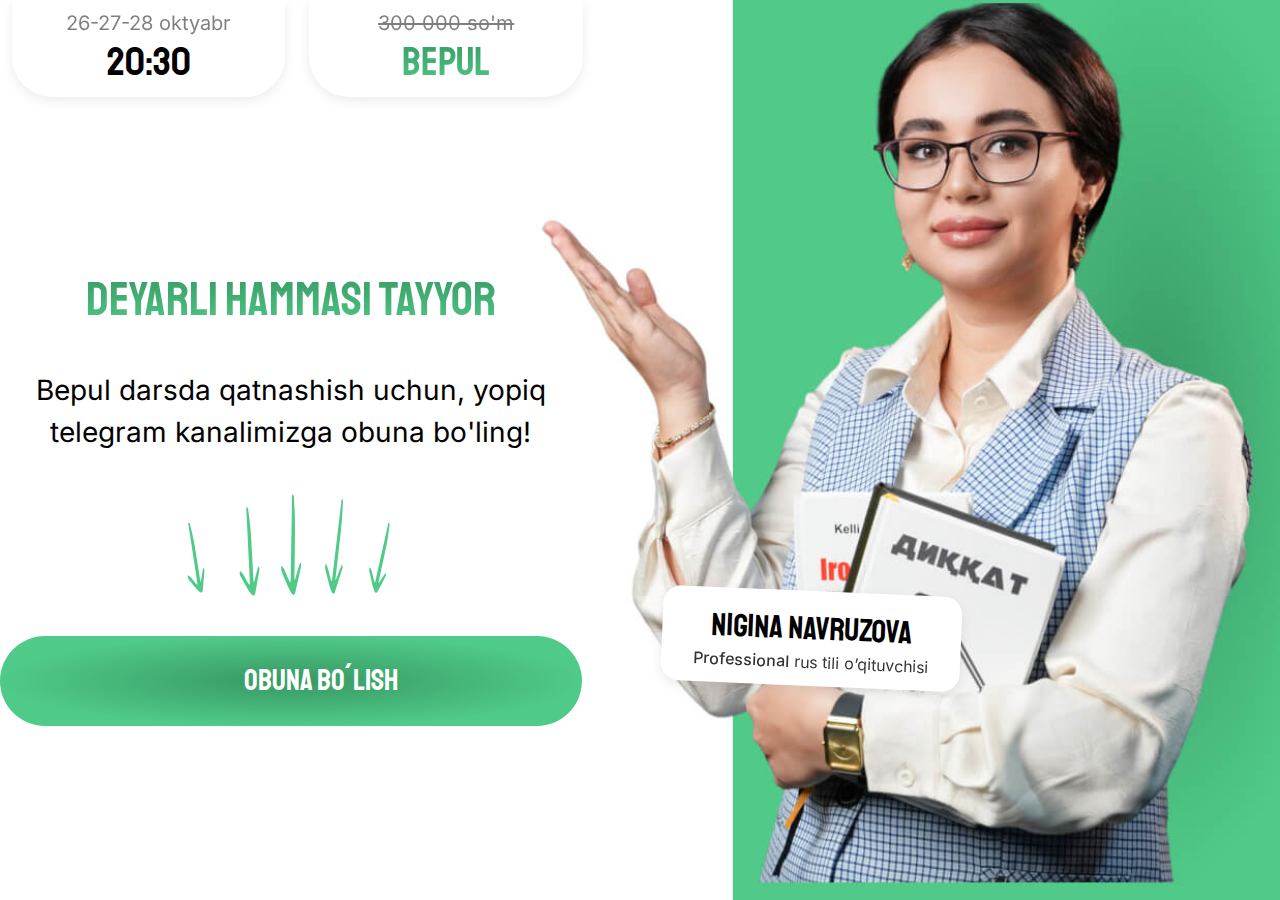
==== public/telegram.html @ 304355dc "commit" ====
<!doctype html>
<html lang="en">
<head>
  <meta charset="UTF-8">
  <meta name="viewport"
        content="width=device-width, user-scalable=no, initial-scale=1.0, maximum-scale=1.0, minimum-scale=1.0">
  <meta http-equiv="X-UA-Compatible" content="ie=edge">
  <link rel="stylesheet" href="css/styles.css">
  <title>Vebinar - Rusiyzabon</title>
</head>
<body class="bg-telegram">

<div class="h-screen flex flex-col">
  <header>
    <div class="container px-3 mx-auto grid grid-cols-11">
      <div class="col-span-11 lg:col-span-5 grid grid-cols-2 gap-2 lg:gap-4 xl:gap-6">
        <div
          class="flex flex-col text-center rounded-b-[24px] lg:rounded-b-[32px] xl:rounded-b-[40px] shadow-custom bg-white py-2 xl:py-[9.5px] leading-[1.3]">
          <div class="text-[14px] lg:text-[17px] xl:text-[20px] opacity-50">26-27-28 oktyabr</div>
          <div class="text-[24px] lg:text-[32px] xl:text-[40px] font-staatliches">20:30</div>
        </div>
        <div
          class="flex flex-col text-center rounded-b-[24px] lg:rounded-b-[32px] xl:rounded-b-[40px] shadow-custom bg-white py-2 xl:py-[9.5px] leading-[1.3]">
          <div class="text-[14px] lg:text-[17px] xl:text-[20px] opacity-50 line-through">300 000 so'm</div>
          <div class="text-[24px] lg:text-[32px] xl:text-[40px] font-staatliches gradient-text">BEPUL</div>
        </div>
      </div>
    </div>
  </header>

  <main class="grow flex items-center">
    <div class="container mx-auto grid grid-cols-11">
      <div class="col-span-11 lg:col-span-5 flex flex-col gap-10 py-10">
        <h1
          class="text-center text-[32px] lg:text-[40px] xl:text-[48px] gradient-text  leading-[1.2] uppercase font-staatliches px-3">
          Deyarli hammasi tayyor
        </h1>
        <p class="text-[20px] lg:text-[22px] xl:text-[28px] text-center">Bepul darsda qatnashish uchun, yopiq telegram kanalimizga obuna bo'ling!</p>

        <svg class="animate-bounce mx-auto w-[150px] lg:w-[218px]" viewBox="0 0 218 103" fill="none"
             xmlns="http://www.w3.org/2000/svg">
          <path
            d="M6.64158 29.5617C7.88404 29.943 8.0064 31.2288 8.22591 32.2013C9.60515 38.0228 11.1709 43.803 12.1771 49.7071C14.2857 61.8587 16.0834 74.0792 18.0608 86.1869C18.2182 87.1732 18.4377 88.1458 18.7883 89.1622C19.8104 84.5595 20.0661 79.9076 21.1572 75.3625C21.4748 75.3651 21.7303 75.3815 22.048 75.3841C22.1849 76.1561 22.453 76.972 22.4034 77.7853C21.9311 84.1628 21.4034 90.6254 20.8067 97.0304C20.589 99.4126 19.3864 100.117 17.6825 98.8893C16.3857 97.9365 15.1928 96.7419 14.1242 95.5198C11.8356 92.8172 9.6024 90.0295 7.36916 87.2418C5.92179 85.3742 5.89459 85.0884 5.816 82.2612C9.99796 84.1797 11.7862 88.9624 15.2969 91.8319C15.2707 90.8895 15.3892 90.1338 15.2591 89.4332C12.394 70.6657 9.5357 51.9697 6.6706 33.2022C6.49967 32.073 5.88673 30.9688 6.64158 29.5617Z"
            fill="#50CA88"/>
          <path
            d="M64.8408 14.0451C66.2192 14.8552 66.2114 16.4497 66.3509 17.6912C67.2603 25.1411 68.388 32.5931 68.8609 40.0389C69.8772 55.3742 70.5298 70.7061 71.4011 85.9514C71.4678 87.1923 71.6072 88.4339 71.8917 89.7653C73.5911 84.4658 74.4186 78.8924 76.1903 73.6821C76.5536 73.7741 76.8442 73.8654 77.2075 73.9574C77.2755 74.9325 77.4886 75.9975 77.3383 76.9706C76.0642 84.5774 74.717 92.2721 73.2974 99.8775C72.7743 102.707 71.3166 103.225 69.5073 101.26C68.1323 99.7409 66.9042 97.9577 65.8215 96.1759C63.5125 92.2565 61.2766 88.2492 59.0407 84.242C57.5987 81.5709 57.6004 81.2166 57.8355 77.7638C62.4021 81.2612 63.8992 87.5649 67.588 92.0286C67.6664 90.8777 67.889 89.9939 67.8205 89.1074C66.699 65.5323 65.577 42.0459 64.4554 18.4709C64.3896 17.0529 63.8149 15.5415 64.8408 14.0451Z"
            fill="#50CA88"/>
          <path
            d="M110.718 1.3184C112.037 2.38406 111.923 4.18252 111.979 5.59887C112.388 14.1057 113.014 22.6388 112.987 31.0931C112.975 48.51 112.601 65.8832 112.451 83.1826C112.434 84.5902 112.49 86.0066 112.685 87.5404C114.733 81.7468 115.93 75.5484 118.045 69.8636C118.401 70.0073 118.684 70.1422 119.04 70.2859C119.043 71.3938 119.184 72.619 118.969 73.7006C117.191 82.1445 115.333 90.6796 113.41 99.106C112.699 102.242 111.212 102.666 109.54 100.249C108.27 98.3843 107.165 96.237 106.205 94.1073C104.166 89.4307 102.205 84.663 100.244 79.8952C98.9848 76.7226 99.0102 76.3229 99.4754 72.4525C103.794 76.901 104.865 84.179 108.243 89.6215C108.398 88.3313 108.679 87.3584 108.67 86.3505C109.128 59.6238 109.58 32.9971 110.038 6.27043C110.067 4.66301 109.595 2.89436 110.718 1.3184Z"
            fill="#50CA88"/>
          <path
            d="M160.223 5.66156C161.245 6.93684 160.973 8.61131 160.884 9.9598C160.407 18.0738 160.113 26.257 159.27 34.2327C157.571 50.6723 155.566 66.9966 153.76 83.297C153.609 84.6224 153.519 85.9709 153.537 87.4586C155.846 82.4072 157.469 76.8 159.824 71.8647C160.114 72.073 160.342 72.2583 160.632 72.4666C160.527 73.5129 160.529 74.6984 160.24 75.6756C157.904 83.2841 155.492 90.9625 153.033 98.5248C152.123 101.34 150.813 101.437 149.621 98.8144C148.719 96.7949 147.985 94.5424 147.372 92.336C146.086 87.5051 144.875 82.6042 143.665 77.7032C142.899 74.4513 142.959 74.0792 143.732 70.5203C146.984 75.6008 147.192 82.6899 149.546 88.5171C149.803 87.3308 150.137 86.4696 150.228 85.5163C153.211 60.3791 156.179 35.3349 159.162 10.1977C159.343 8.68616 159.112 6.92026 160.223 5.66156Z"
            fill="#50CA88"/>
          <path
            d="M206.998 29.4953C207.92 30.8019 207.577 32.0009 207.426 33.008C206.572 39.0875 205.892 45.2786 204.693 51.1348C202.259 63.2175 199.536 75.1141 197.005 87.0557C196.796 88.0256 196.644 89.0326 196.588 90.1807C199.056 87.0396 200.89 83.2521 203.397 80.2148C203.665 80.4675 203.877 80.683 204.145 80.9356C203.993 81.7056 203.937 82.6166 203.612 83.275C200.994 88.3714 198.299 93.4972 195.566 98.5191C194.553 100.39 193.288 100.046 192.268 97.65C191.498 95.8106 190.901 93.8457 190.419 91.9552C189.416 87.8334 188.489 83.6821 187.563 79.5309C186.984 76.7882 187.06 76.5218 187.976 74.0354C190.859 78.9776 190.714 84.4888 192.697 89.7173C193.002 88.8885 193.365 88.334 193.498 87.6306C197.591 69.2782 201.665 50.9925 205.757 32.6401C206.005 31.537 205.868 30.1069 206.998 29.4953Z"
            fill="#50CA88"/>
        </svg>

        <div class="flex flex-col gap-3 lg:gap-4 xl:gap-5 px-3 lg:px-0 mt-[-12px] md:mt-0">
          <button
            id="joinToChannel"
            class=" flex justify-center items-center  gradient-button rounded-full w-full text-white h-[80px] lg:h-[80px] xl:h-[90px] font-staatliches text-[22px] lg:text-[25px] xl:text-[30px] uppercase">
            <img class="w-12 mr-3" src="https://upload.wikimedia.org/wikipedia/commons/thumb/8/82/Telegram_logo.svg/2048px-Telegram_logo.svg.png" alt="">
            <span>
              Obuna bo´lish
            </span>
          </button>
        </div>
      </div>
      <div class="col-span-6 hidden lg:flex items-end pb-20 pl-20">
        <div class="rounded-[18px] shadow-custom py-3.5 px-8 bg-white text-center rotate-[2.47deg]">
          <div class="font-staatliches uppercase text-[32px]">Nigina Navruzova</div>
          <div class="opacity-80 text-[16px] leading-[1.2]"><span class="font-medium">Professional</span> rus tili
            o’qituvchisi
          </div>
        </div>
      </div>
    </div>
  </main>

  <div class="block lg:hidden relative">
    <img class="w-full" srcset="img/mentor_tg@1x.png 1x, img/mentor_tg@2x.png 2x" src="img/mentor_tg@1x.png"
         alt="whatever">

    <div
      class="absolute left-[30%] top-[50%] rounded-[18px] shadow-custom py-2.5 px-3.5 bg-white text-center rotate-[2.47deg]">
      <div class="font-staatliches uppercase">Nigina Navruzova</div>
      <div class="opacity-80 text-[12px] leading-[1.2]"><span class="font-medium">Professional</span> rus tili
        o’qituvchisi
      </div>
    </div>
  </div>
</div>

<script src="js/excel.js"></script>

<!-- Meta Pixel Code -->
<script>
  !function(f,b,e,v,n,t,s)
  {if(f.fbq)return;n=f.fbq=function(){n.callMethod?
    n.callMethod.apply(n,arguments):n.queue.push(arguments)};
    if(!f._fbq)f._fbq=n;n.push=n;n.loaded=!0;n.version='2.0';
    n.queue=[];t=b.createElement(e);t.async=!0;
    t.src=v;s=b.getElementsByTagName(e)[0];
    s.parentNode.insertBefore(t,s)}(window, document,'script',
    'https://connect.facebook.net/en_US/fbevents.js');
  fbq('init', '509440538559162');
  fbq('track', 'PageView');
</script>
<noscript><img height="1" width="1" style="display:none"
               src="https://www.facebook.com/tr?id=509440538559162&ev=PageView&noscript=1"
/></noscript>
<!-- End Meta Pixel Code -->

</body>
</html>
---- public/css/styles.css ----
@font-face{font-display:swap;font-family:Staatliches;font-style:normal;font-weight:400;src:url(../fonts/staatliches-v13-latin-regular.woff2) format("woff2")}@font-face{font-display:swap;font-family:Inter;font-style:normal;font-weight:400;src:url(../fonts/inter-v18-latin-regular.woff2) format("woff2")}@font-face{font-display:swap;font-family:Inter;font-style:normal;font-weight:500;src:url(../fonts/inter-v18-latin-500.woff2) format("woff2")}body{background-repeat:no-repeat;background-size:cover;background-image:url(../img/bg_main@1x.jpg);font-family:Inter,sans-serif;color:#000}.bg-telegram,body{background-position:100% 0;background-attachment:fixed}.bg-telegram{background-image:url(../img/bg_telegram@1x.jpg)}.gradient-text{background:-webkit-linear-gradient(#379863,#50ca88);-webkit-background-clip:text;-webkit-text-fill-color:transparent}.gradient-button{background:radial-gradient(50% 50% at 50% 50%,#379863 0,#50ca88 100%)}.font-staatliches{font-family:Staatliches,sans-serif}.telegram-radial{background-image:radial-gradient(#1f6588,#279fdb)}@media only screen and (-webkit-min-device-pixel-ratio:2),only screen and (min-device-pixel-ratio:2),only screen and (min-resolution:192dpi),only screen and (min-resolution:2dppx){body{background-image:url(../img/bg_main@2x.jpg)}.bg-telegram{background-image:url(../img/bg_telegram@2x.jpg)}}@media only screen and (max-width:1024px){.bg-telegram,body{background-image:none}}*,:after,:before{--tw-border-spacing-x:0;--tw-border-spacing-y:0;--tw-translate-x:0;--tw-translate-y:0;--tw-rotate:0;--tw-skew-x:0;--tw-skew-y:0;--tw-scale-x:1;--tw-scale-y:1;--tw-pan-x: ;--tw-pan-y: ;--tw-pinch-zoom: ;--tw-scroll-snap-strictness:proximity;--tw-gradient-from-position: ;--tw-gradient-via-position: ;--tw-gradient-to-position: ;--tw-ordinal: ;--tw-slashed-zero: ;--tw-numeric-figure: ;--tw-numeric-spacing: ;--tw-numeric-fraction: ;--tw-ring-inset: ;--tw-ring-offset-width:0px;--tw-ring-offset-color:#fff;--tw-ring-color:rgba(59,130,246,.5);--tw-ring-offset-shadow:0 0 #0000;--tw-ring-shadow:0 0 #0000;--tw-shadow:0 0 #0000;--tw-shadow-colored:0 0 #0000;--tw-blur: ;--tw-brightness: ;--tw-contrast: ;--tw-grayscale: ;--tw-hue-rotate: ;--tw-invert: ;--tw-saturate: ;--tw-sepia: ;--tw-drop-shadow: ;--tw-backdrop-blur: ;--tw-backdrop-brightness: ;--tw-backdrop-contrast: ;--tw-backdrop-grayscale: ;--tw-backdrop-hue-rotate: ;--tw-backdrop-invert: ;--tw-backdrop-opacity: ;--tw-backdrop-saturate: ;--tw-backdrop-sepia: ;--tw-contain-size: ;--tw-contain-layout: ;--tw-contain-paint: ;--tw-contain-style: }::backdrop{--tw-border-spacing-x:0;--tw-border-spacing-y:0;--tw-translate-x:0;--tw-translate-y:0;--tw-rotate:0;--tw-skew-x:0;--tw-skew-y:0;--tw-scale-x:1;--tw-scale-y:1;--tw-pan-x: ;--tw-pan-y: ;--tw-pinch-zoom: ;--tw-scroll-snap-strictness:proximity;--tw-gradient-from-position: ;--tw-gradient-via-position: ;--tw-gradient-to-position: ;--tw-ordinal: ;--tw-slashed-zero: ;--tw-numeric-figure: ;--tw-numeric-spacing: ;--tw-numeric-fraction: ;--tw-ring-inset: ;--tw-ring-offset-width:0px;--tw-ring-offset-color:#fff;--tw-ring-color:rgba(59,130,246,.5);--tw-ring-offset-shadow:0 0 #0000;--tw-ring-shadow:0 0 #0000;--tw-shadow:0 0 #0000;--tw-shadow-colored:0 0 #0000;--tw-blur: ;--tw-brightness: ;--tw-contrast: ;--tw-grayscale: ;--tw-hue-rotate: ;--tw-invert: ;--tw-saturate: ;--tw-sepia: ;--tw-drop-shadow: ;--tw-backdrop-blur: ;--tw-backdrop-brightness: ;--tw-backdrop-contrast: ;--tw-backdrop-grayscale: ;--tw-backdrop-hue-rotate: ;--tw-backdrop-invert: ;--tw-backdrop-opacity: ;--tw-backdrop-saturate: ;--tw-backdrop-sepia: ;--tw-contain-size: ;--tw-contain-layout: ;--tw-contain-paint: ;--tw-contain-style: }
/*! tailwindcss v3.4.14 | MIT License | https://tailwindcss.com*/*,:after,:before{box-sizing:border-box;border:0 solid #e5e7eb}:after,:before{--tw-content:""}:host,html{line-height:1.5;-webkit-text-size-adjust:100%;-moz-tab-size:4;-o-tab-size:4;tab-size:4;font-family:ui-sans-serif,system-ui,sans-serif,Apple Color Emoji,Segoe UI Emoji,Segoe UI Symbol,Noto Color Emoji;font-feature-settings:normal;font-variation-settings:normal;-webkit-tap-highlight-color:transparent}body{margin:0;line-height:inherit}hr{height:0;color:inherit;border-top-width:1px}abbr:where([title]){-webkit-text-decoration:underline dotted;text-decoration:underline dotted}h1,h2,h3,h4,h5,h6{font-size:inherit;font-weight:inherit}a{color:inherit;text-decoration:inherit}b,strong{font-weight:bolder}code,kbd,pre,samp{font-family:ui-monospace,SFMono-Regular,Menlo,Monaco,Consolas,Liberation Mono,Courier New,monospace;font-feature-settings:normal;font-variation-settings:normal;font-size:1em}small{font-size:80%}sub,sup{font-size:75%;line-height:0;position:relative;vertical-align:baseline}sub{bottom:-.25em}sup{top:-.5em}table{text-indent:0;border-color:inherit;border-collapse:collapse}button,input,optgroup,select,textarea{font-family:inherit;font-feature-settings:inherit;font-variation-settings:inherit;font-size:100%;font-weight:inherit;line-height:inherit;letter-spacing:inherit;color:inherit;margin:0;padding:0}button,select{text-transform:none}button,input:where([type=button]),input:where([type=reset]),input:where([type=submit]){-webkit-appearance:button;background-color:transparent;background-image:none}:-moz-focusring{outline:auto}:-moz-ui-invalid{box-shadow:none}progress{vertical-align:baseline}::-webkit-inner-spin-button,::-webkit-outer-spin-button{height:auto}[type=search]{-webkit-appearance:textfield;outline-offset:-2px}::-webkit-search-decoration{-webkit-appearance:none}::-webkit-file-upload-button{-webkit-appearance:button;font:inherit}summary{display:list-item}blockquote,dd,dl,figure,h1,h2,h3,h4,h5,h6,hr,p,pre{margin:0}fieldset{margin:0}fieldset,legend{padding:0}menu,ol,ul{list-style:none;margin:0;padding:0}dialog{padding:0}textarea{resize:vertical}input::-moz-placeholder,textarea::-moz-placeholder{opacity:1;color:#9ca3af}input::placeholder,textarea::placeholder{opacity:1;color:#9ca3af}[role=button],button{cursor:pointer}:disabled{cursor:default}audio,canvas,embed,iframe,img,object,svg,video{display:block;vertical-align:middle}img,video{max-width:100%;height:auto}[hidden]:where(:not([hidden=until-found])){display:none}.container{width:100%}@media (min-width:640px){.container{max-width:640px}}@media (min-width:768px){.container{max-width:768px}}@media (min-width:1024px){.container{max-width:1024px}}@media (min-width:1280px){.container{max-width:1280px}}@media (min-width:1536px){.container{max-width:1536px}}.fixed{position:fixed}.absolute{position:absolute}.relative{position:relative}.inset-0{inset:0}.bottom-0{bottom:0}.left-0{left:0}.left-\[-20\%\]{left:-20%}.left-\[30\%\]{left:30%}.right-6{right:1.5rem}.top-6{top:1.5rem}.top-\[-50\%\]{top:-50%}.top-\[50\%\]{top:50%}.z-20{z-index:20}.z-\[1\]{z-index:1}.order-1{order:1}.col-span-11{grid-column:span 11/span 11}.col-span-6{grid-column:span 6/span 6}.mx-auto{margin-left:auto;margin-right:auto}.mb-1\.5{margin-bottom:.375rem}.mb-2{margin-bottom:.5rem}.mb-4{margin-bottom:1rem}.mt-5{margin-top:1.25rem}.mt-\[-12px\]{margin-top:-12px}.mr-1{margin-right:.25rem}.mr-2{margin-right:.5rem}.mr-3{margin-right:.75rem}.block{display:block}.flex{display:flex}.grid{display:grid}.hidden{display:none}.aspect-square{aspect-ratio:1/1}.h-12{height:3rem}.h-14{height:3.5rem}.h-\[70px\]{height:70px}.h-full{height:100%}.h-screen{height:100vh}.h-\[80px\]{height:80px}.w-20{width:5rem}.w-3{width:.75rem}.w-6{width:1.5rem}.w-\[150px\]{width:150px}.w-\[56px\]{width:56px}.w-\[6ch\]{width:6ch}.w-auto{width:auto}.w-full{width:100%}.w-12{width:3rem}.w-10{width:2.5rem}.max-w-\[40\%\]{max-width:40%}.max-w-\[520px\]{max-width:520px}.shrink-0{flex-shrink:0}.flex-grow,.grow{flex-grow:1}.rotate-\[2\.47deg\]{--tw-rotate:2.47deg}.rotate-\[2\.47deg\],.transform{transform:translate(var(--tw-translate-x),var(--tw-translate-y)) rotate(var(--tw-rotate)) skewX(var(--tw-skew-x)) skewY(var(--tw-skew-y)) scaleX(var(--tw-scale-x)) scaleY(var(--tw-scale-y))}@keyframes bounce{0%,to{transform:translateY(-25%);animation-timing-function:cubic-bezier(.8,0,1,1)}50%{transform:none;animation-timing-function:cubic-bezier(0,0,.2,1)}}.animate-bounce{animation:bounce 1s infinite}.cursor-pointer{cursor:pointer}.grid-cols-11{grid-template-columns:repeat(11,minmax(0,1fr))}.grid-cols-2{grid-template-columns:repeat(2,minmax(0,1fr))}.flex-col{flex-direction:column}.place-items-center{place-items:center}.items-start{align-items:flex-start}.items-end{align-items:flex-end}.items-center{align-items:center}.justify-center{justify-content:center}.gap-10{gap:2.5rem}.gap-2{gap:.5rem}.gap-3{gap:.75rem}.gap-3\.5{gap:.875rem}.gap-5{gap:1.25rem}.gap-7{gap:1.75rem}.overflow-auto{overflow:auto}.overflow-hidden{overflow:hidden}.rounded-\[18px\]{border-radius:18px}.rounded-\[8px\]{border-radius:8px}.rounded-full{border-radius:9999px}.rounded-lg{border-radius:.5rem}.rounded-b-\[24px\]{border-bottom-right-radius:24px;border-bottom-left-radius:24px}.border{border-width:1px}.border-none{border-style:none}.border-\[\#bed4da\]{--tw-border-opacity:1;border-color:rgb(190 212 218/var(--tw-border-opacity))}.border-red-600{--tw-border-opacity:1;border-color:rgb(220 38 38/var(--tw-border-opacity))}.bg-\[\#F3F7F8\]{--tw-bg-opacity:1;background-color:rgb(243 247 248/var(--tw-bg-opacity))}.bg-black{--tw-bg-opacity:1;background-color:rgb(0 0 0/var(--tw-bg-opacity))}.bg-red-50{--tw-bg-opacity:1;background-color:rgb(254 242 242/var(--tw-bg-opacity))}.bg-transparent{background-color:transparent}.bg-white{--tw-bg-opacity:1;background-color:rgb(255 255 255/var(--tw-bg-opacity))}.bg-opacity-50{--tw-bg-opacity:0.5}.p-3{padding:.75rem}.p-4{padding:1rem}.p-5{padding:1.25rem}.px-3{padding-left:.75rem;padding-right:.75rem}.px-3\.5{padding-left:.875rem;padding-right:.875rem}.px-4{padding-left:1rem;padding-right:1rem}.px-8{padding-left:2rem;padding-right:2rem}.py-10{padding-top:2.5rem;padding-bottom:2.5rem}.py-2{padding-top:.5rem;padding-bottom:.5rem}.py-2\.5{padding-top:.625rem;padding-bottom:.625rem}.py-3\.5{padding-top:.875rem;padding-bottom:.875rem}.pb-20{padding-bottom:5rem}.pb-\[20\%\]{padding-bottom:20%}.pl-20{padding-left:5rem}.pl-4{padding-left:1rem}.pl-\[30\%\]{padding-left:30%}.text-center{text-align:center}.align-middle{vertical-align:middle}.text-2xl{font-size:1.5rem;line-height:2rem}.text-\[12px\]{font-size:12px}.text-\[13px\]{font-size:13px}.text-\[14px\]{font-size:14px}.text-\[16px\]{font-size:16px}.text-\[20px\]{font-size:20px}.text-\[22px\]{font-size:22px}.text-\[24px\]{font-size:24px}.text-\[28px\]{font-size:28px}.text-\[32px\]{font-size:32px}.font-medium{font-weight:500}.uppercase{text-transform:uppercase}.leading-\[1\.2\]{line-height:1.2}.leading-\[1\.3\]{line-height:1.3}.leading-\[1\.4\]{line-height:1.4}.leading-\[70px\]{line-height:70px}.text-\[\#042A16\]{--tw-text-opacity:1;color:rgb(4 42 22/var(--tw-text-opacity))}.text-\[\#042B16\]{--tw-text-opacity:1;color:rgb(4 43 22/var(--tw-text-opacity))}.text-\[\#48635B\]{--tw-text-opacity:1;color:rgb(72 99 91/var(--tw-text-opacity))}.text-black{--tw-text-opacity:1;color:rgb(0 0 0/var(--tw-text-opacity))}.text-red-800{--tw-text-opacity:1;color:rgb(153 27 27/var(--tw-text-opacity))}.text-white{--tw-text-opacity:1;color:rgb(255 255 255/var(--tw-text-opacity))}.text-\[\#50ca88\]{--tw-text-opacity:1;color:rgb(80 202 136/var(--tw-text-opacity))}.line-through{text-decoration-line:line-through}.opacity-50{opacity:.5}.opacity-80{opacity:.8}.shadow-custom{--tw-shadow:0px 4px 12px 0px #00000014;--tw-shadow-colored:0px 4px 12px 0px var(--tw-shadow-color);box-shadow:var(--tw-ring-offset-shadow,0 0 #0000),var(--tw-ring-shadow,0 0 #0000),var(--tw-shadow)}.focus\:outline-0:focus{outline-width:0}@media (min-width:640px){.sm\:block{display:block}.sm\:hidden{display:none}}@media (min-width:768px){.md\:mt-0{margin-top:0}}@media (min-width:1024px){.lg\:order-none{order:0}.lg\:col-span-5{grid-column:span 5/span 5}.lg\:mb-4{margin-bottom:1rem}.lg\:mb-6{margin-bottom:1.5rem}.lg\:flex{display:flex}.lg\:hidden{display:none}.lg\:h-16{height:4rem}.lg\:h-\[80px\]{height:80px}.lg\:w-4{width:1rem}.lg\:w-8{width:2rem}.lg\:w-\[218px\]{width:218px}.lg\:w-\[60px\]{width:60px}.lg\:grow{flex-grow:1}.lg\:items-center{align-items:center}.lg\:gap-3{gap:.75rem}.lg\:gap-4{gap:1rem}.lg\:gap-5{gap:1.25rem}.lg\:gap-8{gap:2rem}.lg\:rounded-\[12px\]{border-radius:12px}.lg\:rounded-b-\[32px\]{border-bottom-right-radius:32px;border-bottom-left-radius:32px}.lg\:p-10{padding:2.5rem}.lg\:px-0{padding-left:0;padding-right:0}.lg\:text-left{text-align:left}.lg\:text-4xl{font-size:2.25rem;line-height:2.5rem}.lg\:text-\[14px\]{font-size:14px}.lg\:text-\[16px\]{font-size:16px}.lg\:text-\[17px\]{font-size:17px}.lg\:text-\[18px\]{font-size:18px}.lg\:text-\[24px\]{font-size:24px}.lg\:text-\[28px\]{font-size:28px}.lg\:text-\[30px\]{font-size:30px}.lg\:text-\[32px\]{font-size:32px}.lg\:text-\[40px\]{font-size:40px}.lg\:text-\[25px\]{font-size:25px}.lg\:text-\[26px\]{font-size:26px}.lg\:text-\[20px\]{font-size:20px}.lg\:text-\[22px\]{font-size:22px}}@media (min-width:1280px){.xl\:h-\[90px\]{height:90px}.xl\:w-10{width:2.5rem}.xl\:w-\[70px\]{width:70px}.xl\:gap-10{gap:2.5rem}.xl\:gap-5{gap:1.25rem}.xl\:gap-6{gap:1.5rem}.xl\:gap-\[14px\]{gap:14px}.xl\:rounded-b-\[40px\]{border-bottom-right-radius:40px;border-bottom-left-radius:40px}.xl\:py-\[9\.5px\]{padding-top:9.5px;padding-bottom:9.5px}.xl\:text-\[16px\]{font-size:16px}.xl\:text-\[20px\]{font-size:20px}.xl\:text-\[22px\]{font-size:22px}.xl\:text-\[28px\]{font-size:28px}.xl\:text-\[40px\]{font-size:40px}.xl\:text-\[48px\]{font-size:48px}.xl\:text-\[30px\]{font-size:30px}.xl\:text-\[32px\]{font-size:32px}}
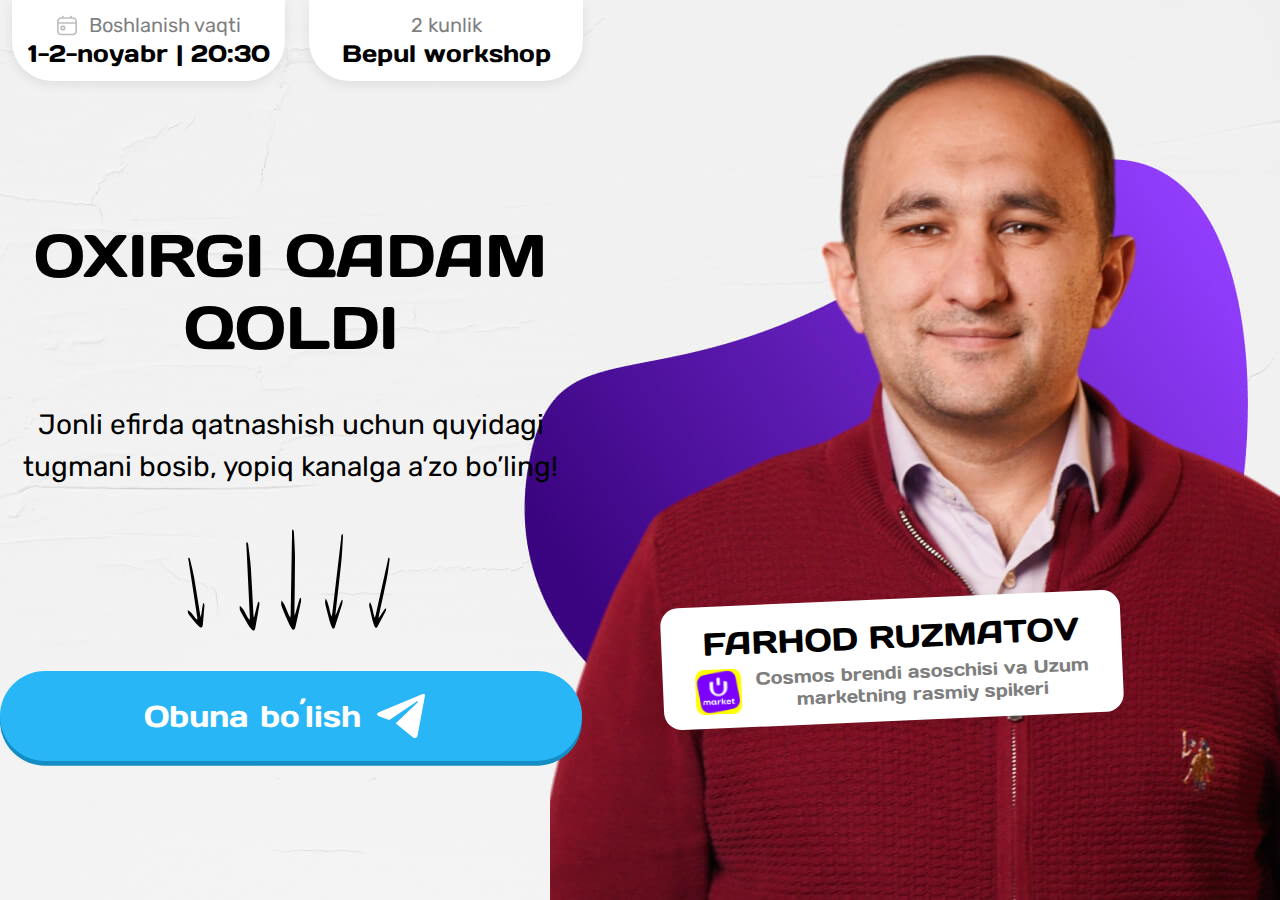
==== commit f8832fc3: "commit" ====
--- a/public/telegram.html
+++ b/public/telegram.html
@@ -6,23 +6,39 @@
         content="width=device-width, user-scalable=no, initial-scale=1.0, maximum-scale=1.0, minimum-scale=1.0">
   <meta http-equiv="X-UA-Compatible" content="ie=edge">
   <link rel="stylesheet" href="css/styles.css">
-  <title>Vebinar - Rusiyzabon</title>
+
+  <!--  Fonts -->
+  <link rel="stylesheet" href="css/styles.css">
+  <link rel="preconnect" href="https://fonts.googleapis.com">
+  <link rel="preconnect" href="https://fonts.gstatic.com" crossorigin>
+  <link href="https://fonts.googleapis.com/css2?family=Days+One&display=swap" rel="stylesheet">
+  <link rel="preconnect" href="https://fonts.googleapis.com">
+  <link rel="preconnect" href="https://fonts.gstatic.com" crossorigin>
+  <link
+    href="https://fonts.googleapis.com/css2?family=Days+One&family=Rubik:ital,wght@0,300..900;1,300..900&display=swap"
+    rel="stylesheet">
+  <title>Vebinar - Uzumone</title>
 </head>
 <body class="bg-telegram">
-
 <div class="h-screen flex flex-col">
   <header>
     <div class="container px-3 mx-auto grid grid-cols-11">
       <div class="col-span-11 lg:col-span-5 grid grid-cols-2 gap-2 lg:gap-4 xl:gap-6">
         <div
-          class="flex flex-col text-center rounded-b-[24px] lg:rounded-b-[32px] xl:rounded-b-[40px] shadow-custom bg-white py-2 xl:py-[9.5px] leading-[1.3]">
-          <div class="text-[14px] lg:text-[17px] xl:text-[20px] opacity-50">26-27-28 oktyabr</div>
-          <div class="text-[24px] lg:text-[32px] xl:text-[40px] font-staatliches">20:30</div>
+          class="flex flex-col text-center rounded-b-[24px] lg:rounded-b-[32px] xl:rounded-b-[40px] shadow-custom bg-white py-[18px] xl:py-[12px] leading-[1.3]">
+          <div class="flex justify-center items-center text-[14px] lg:text-[17px] xl:text-[20px] opacity-50">
+            <img class="w-[20px] mr-3" src="img/calendar-icon.svg" alt="">
+            <span class="font-rubik">Boshlanish vaqti</span>
+          </div>
+          <div class="text-[18px] lg:text-[20px] xl:text-[24px] font-days-one">
+            <span>1-2-noyabr |</span>
+            <span>20:30</span>
+          </div>
         </div>
         <div
-          class="flex flex-col text-center rounded-b-[24px] lg:rounded-b-[32px] xl:rounded-b-[40px] shadow-custom bg-white py-2 xl:py-[9.5px] leading-[1.3]">
-          <div class="text-[14px] lg:text-[17px] xl:text-[20px] opacity-50 line-through">300 000 so'm</div>
-          <div class="text-[24px] lg:text-[32px] xl:text-[40px] font-staatliches gradient-text">BEPUL</div>
+          class="flex flex-col text-center rounded-b-[24px] lg:rounded-b-[32px] xl:rounded-b-[40px] shadow-custom bg-white py-[18px] xl:py-[12px] leading-[1.3]">
+          <div class="text-[16px] lg:text-[20px] xl:text-[20px] opacity-50 font-rubik">2 kunlik</div>
+          <div class="text-[20px] lg:text-[20px] xl:text-[24px] font-days-one ">Bepul workshop</div>
         </div>
       </div>
     </div>
@@ -32,64 +48,48 @@
     <div class="container mx-auto grid grid-cols-11">
       <div class="col-span-11 lg:col-span-5 flex flex-col gap-10 py-10">
         <h1
-          class="text-center text-[32px] lg:text-[40px] xl:text-[48px] gradient-text  leading-[1.2] uppercase font-staatliches px-3">
-          Deyarli hammasi tayyor
+          class="text-center text-[32px] lg:text-[40px] xl:text-[60px] gradient-text  leading-[1.2] uppercase font-days-one px-3">
+          Oxirgi qadam qoldi
         </h1>
-        <p class="text-[20px] lg:text-[22px] xl:text-[28px] text-center">Bepul darsda qatnashish uchun, yopiq telegram kanalimizga obuna bo'ling!</p>
-
-        <svg class="animate-bounce mx-auto w-[150px] lg:w-[218px]" viewBox="0 0 218 103" fill="none"
-             xmlns="http://www.w3.org/2000/svg">
-          <path
-            d="M6.64158 29.5617C7.88404 29.943 8.0064 31.2288 8.22591 32.2013C9.60515 38.0228 11.1709 43.803 12.1771 49.7071C14.2857 61.8587 16.0834 74.0792 18.0608 86.1869C18.2182 87.1732 18.4377 88.1458 18.7883 89.1622C19.8104 84.5595 20.0661 79.9076 21.1572 75.3625C21.4748 75.3651 21.7303 75.3815 22.048 75.3841C22.1849 76.1561 22.453 76.972 22.4034 77.7853C21.9311 84.1628 21.4034 90.6254 20.8067 97.0304C20.589 99.4126 19.3864 100.117 17.6825 98.8893C16.3857 97.9365 15.1928 96.7419 14.1242 95.5198C11.8356 92.8172 9.6024 90.0295 7.36916 87.2418C5.92179 85.3742 5.89459 85.0884 5.816 82.2612C9.99796 84.1797 11.7862 88.9624 15.2969 91.8319C15.2707 90.8895 15.3892 90.1338 15.2591 89.4332C12.394 70.6657 9.5357 51.9697 6.6706 33.2022C6.49967 32.073 5.88673 30.9688 6.64158 29.5617Z"
-            fill="#50CA88"/>
-          <path
-            d="M64.8408 14.0451C66.2192 14.8552 66.2114 16.4497 66.3509 17.6912C67.2603 25.1411 68.388 32.5931 68.8609 40.0389C69.8772 55.3742 70.5298 70.7061 71.4011 85.9514C71.4678 87.1923 71.6072 88.4339 71.8917 89.7653C73.5911 84.4658 74.4186 78.8924 76.1903 73.6821C76.5536 73.7741 76.8442 73.8654 77.2075 73.9574C77.2755 74.9325 77.4886 75.9975 77.3383 76.9706C76.0642 84.5774 74.717 92.2721 73.2974 99.8775C72.7743 102.707 71.3166 103.225 69.5073 101.26C68.1323 99.7409 66.9042 97.9577 65.8215 96.1759C63.5125 92.2565 61.2766 88.2492 59.0407 84.242C57.5987 81.5709 57.6004 81.2166 57.8355 77.7638C62.4021 81.2612 63.8992 87.5649 67.588 92.0286C67.6664 90.8777 67.889 89.9939 67.8205 89.1074C66.699 65.5323 65.577 42.0459 64.4554 18.4709C64.3896 17.0529 63.8149 15.5415 64.8408 14.0451Z"
-            fill="#50CA88"/>
-          <path
-            d="M110.718 1.3184C112.037 2.38406 111.923 4.18252 111.979 5.59887C112.388 14.1057 113.014 22.6388 112.987 31.0931C112.975 48.51 112.601 65.8832 112.451 83.1826C112.434 84.5902 112.49 86.0066 112.685 87.5404C114.733 81.7468 115.93 75.5484 118.045 69.8636C118.401 70.0073 118.684 70.1422 119.04 70.2859C119.043 71.3938 119.184 72.619 118.969 73.7006C117.191 82.1445 115.333 90.6796 113.41 99.106C112.699 102.242 111.212 102.666 109.54 100.249C108.27 98.3843 107.165 96.237 106.205 94.1073C104.166 89.4307 102.205 84.663 100.244 79.8952C98.9848 76.7226 99.0102 76.3229 99.4754 72.4525C103.794 76.901 104.865 84.179 108.243 89.6215C108.398 88.3313 108.679 87.3584 108.67 86.3505C109.128 59.6238 109.58 32.9971 110.038 6.27043C110.067 4.66301 109.595 2.89436 110.718 1.3184Z"
-            fill="#50CA88"/>
-          <path
-            d="M160.223 5.66156C161.245 6.93684 160.973 8.61131 160.884 9.9598C160.407 18.0738 160.113 26.257 159.27 34.2327C157.571 50.6723 155.566 66.9966 153.76 83.297C153.609 84.6224 153.519 85.9709 153.537 87.4586C155.846 82.4072 157.469 76.8 159.824 71.8647C160.114 72.073 160.342 72.2583 160.632 72.4666C160.527 73.5129 160.529 74.6984 160.24 75.6756C157.904 83.2841 155.492 90.9625 153.033 98.5248C152.123 101.34 150.813 101.437 149.621 98.8144C148.719 96.7949 147.985 94.5424 147.372 92.336C146.086 87.5051 144.875 82.6042 143.665 77.7032C142.899 74.4513 142.959 74.0792 143.732 70.5203C146.984 75.6008 147.192 82.6899 149.546 88.5171C149.803 87.3308 150.137 86.4696 150.228 85.5163C153.211 60.3791 156.179 35.3349 159.162 10.1977C159.343 8.68616 159.112 6.92026 160.223 5.66156Z"
-            fill="#50CA88"/>
-          <path
-            d="M206.998 29.4953C207.92 30.8019 207.577 32.0009 207.426 33.008C206.572 39.0875 205.892 45.2786 204.693 51.1348C202.259 63.2175 199.536 75.1141 197.005 87.0557C196.796 88.0256 196.644 89.0326 196.588 90.1807C199.056 87.0396 200.89 83.2521 203.397 80.2148C203.665 80.4675 203.877 80.683 204.145 80.9356C203.993 81.7056 203.937 82.6166 203.612 83.275C200.994 88.3714 198.299 93.4972 195.566 98.5191C194.553 100.39 193.288 100.046 192.268 97.65C191.498 95.8106 190.901 93.8457 190.419 91.9552C189.416 87.8334 188.489 83.6821 187.563 79.5309C186.984 76.7882 187.06 76.5218 187.976 74.0354C190.859 78.9776 190.714 84.4888 192.697 89.7173C193.002 88.8885 193.365 88.334 193.498 87.6306C197.591 69.2782 201.665 50.9925 205.757 32.6401C206.005 31.537 205.868 30.1069 206.998 29.4953Z"
-            fill="#50CA88"/>
-        </svg>
-
+        <p class="text-[20px] lg:text-[22px] xl:text-[28px] text-center font-rubik">
+          Jonli efirda qatnashish uchun quyidagi tugmani bosib, yopiq kanalga a’zo bo’ling!
+        </p>
+        <img class="animate-bounce mx-auto w-[150px] lg:w-[218px] hidden lg:block" src="img/refferal-icon.svg" alt="">
         <div class="flex flex-col gap-3 lg:gap-4 xl:gap-5 px-3 lg:px-0 mt-[-12px] md:mt-0">
           <button
-            id="joinToChannel"
-            class=" flex justify-center items-center  gradient-button rounded-full w-full text-white h-[80px] lg:h-[80px] xl:h-[90px] font-staatliches text-[22px] lg:text-[25px] xl:text-[30px] uppercase">
-            <img class="w-12 mr-3" src="https://upload.wikimedia.org/wikipedia/commons/thumb/8/82/Telegram_logo.svg/2048px-Telegram_logo.svg.png" alt="">
-            <span>
+            class="telegram-channel-btn hidden lg:flex flex justify-center items-center telegram-button rounded-full w-full text-white h-[80px] lg:h-[80px] xl:h-[90px] font-days-one text-[22px] lg:text-[25px] xl:text-[30px]">
+            <span class="mr-4">
               Obuna bo´lish
             </span>
+            <img class="w-12 mr-3" src="img/telegram-icon.svg" alt="">
           </button>
         </div>
       </div>
-      <div class="col-span-6 hidden lg:flex items-end pb-20 pl-20">
-        <div class="rounded-[18px] shadow-custom py-3.5 px-8 bg-white text-center rotate-[2.47deg]">
-          <div class="font-staatliches uppercase text-[32px]">Nigina Navruzova</div>
-          <div class="opacity-80 text-[16px] leading-[1.2]"><span class="font-medium">Professional</span> rus tili
-            o’qituvchisi
+      <div class="w-[540px] col-span-6 hidden lg:flex items-end pb-20 pl-20">
+        <div class="rounded-[18px] shadow-custom py-3.5 px-8 bg-white text-center rotate-[-2.47deg]">
+          <div class="font-days-one uppercase text-[32px]">Farhod Ruzmatov</div>
+          <div class="flex items-center">
+            <img class="mr-3" src="img/uzum-market-icon.svg" alt="">
+            <span class="text-[18px] leading-[1.2] font-days-one font-medium opacity-50">
+             Cosmos brendi asoschisi va Uzum marketning rasmiy spikeri</span>
+          </span>
           </div>
         </div>
       </div>
     </div>
   </main>
+  <div class="block lg:hidden relative">
+    <img class="w-full" srcset="img/mobile-telegram-bg.png 1x, img/mobile-telegram-bg@2x.png 2x" src="img/mobile-telegram-bg.png"
+         alt="whatever">
+  </div>
 
-  <div class="block lg:hidden relative">
-    <img class="w-full" srcset="img/mentor_tg@1x.png 1x, img/mentor_tg@2x.png 2x" src="img/mentor_tg@1x.png"
-         alt="whatever">
-
-    <div
-      class="absolute left-[30%] top-[50%] rounded-[18px] shadow-custom py-2.5 px-3.5 bg-white text-center rotate-[2.47deg]">
-      <div class="font-staatliches uppercase">Nigina Navruzova</div>
-      <div class="opacity-80 text-[12px] leading-[1.2]"><span class="font-medium">Professional</span> rus tili
-        o’qituvchisi
-      </div>
-    </div>
-  </div>
+  <button
+    class="telegram-channel-btn absolute bottom-[2%] flex lg:hidden flex justify-center items-center telegram-button rounded-full w-full text-white h-[80px] lg:h-[80px] xl:h-[90px] font-days-one text-[22px] lg:text-[25px] xl:text-[30px]">
+            <span class="mr-4">
+              Obuna bo´lish
+            </span>
+    <img class="w-12 mr-3" src="img/telegram-icon.svg" alt="">
+  </button>
 </div>
 
 <script src="js/excel.js"></script>
--- a/public/css/styles.css
+++ b/public/css/styles.css
@@ -1,2 +1,3 @@
-@font-face{font-display:swap;font-family:Staatliches;font-style:normal;font-weight:400;src:url(../fonts/staatliches-v13-latin-regular.woff2) format("woff2")}@font-face{font-display:swap;font-family:Inter;font-style:normal;font-weight:400;src:url(../fonts/inter-v18-latin-regular.woff2) format("woff2")}@font-face{font-display:swap;font-family:Inter;font-style:normal;font-weight:500;src:url(../fonts/inter-v18-latin-500.woff2) format("woff2")}body{background-repeat:no-repeat;background-size:cover;background-image:url(../img/bg_main@1x.jpg);font-family:Inter,sans-serif;color:#000}.bg-telegram,body{background-position:100% 0;background-attachment:fixed}.bg-telegram{background-image:url(../img/bg_telegram@1x.jpg)}.gradient-text{background:-webkit-linear-gradient(#379863,#50ca88);-webkit-background-clip:text;-webkit-text-fill-color:transparent}.gradient-button{background:radial-gradient(50% 50% at 50% 50%,#379863 0,#50ca88 100%)}.font-staatliches{font-family:Staatliches,sans-serif}.telegram-radial{background-image:radial-gradient(#1f6588,#279fdb)}@media only screen and (-webkit-min-device-pixel-ratio:2),only screen and (min-device-pixel-ratio:2),only screen and (min-resolution:192dpi),only screen and (min-resolution:2dppx){body{background-image:url(../img/bg_main@2x.jpg)}.bg-telegram{background-image:url(../img/bg_telegram@2x.jpg)}}@media only screen and (max-width:1024px){.bg-telegram,body{background-image:none}}*,:after,:before{--tw-border-spacing-x:0;--tw-border-spacing-y:0;--tw-translate-x:0;--tw-translate-y:0;--tw-rotate:0;--tw-skew-x:0;--tw-skew-y:0;--tw-scale-x:1;--tw-scale-y:1;--tw-pan-x: ;--tw-pan-y: ;--tw-pinch-zoom: ;--tw-scroll-snap-strictness:proximity;--tw-gradient-from-position: ;--tw-gradient-via-position: ;--tw-gradient-to-position: ;--tw-ordinal: ;--tw-slashed-zero: ;--tw-numeric-figure: ;--tw-numeric-spacing: ;--tw-numeric-fraction: ;--tw-ring-inset: ;--tw-ring-offset-width:0px;--tw-ring-offset-color:#fff;--tw-ring-color:rgba(59,130,246,.5);--tw-ring-offset-shadow:0 0 #0000;--tw-ring-shadow:0 0 #0000;--tw-shadow:0 0 #0000;--tw-shadow-colored:0 0 #0000;--tw-blur: ;--tw-brightness: ;--tw-contrast: ;--tw-grayscale: ;--tw-hue-rotate: ;--tw-invert: ;--tw-saturate: ;--tw-sepia: ;--tw-drop-shadow: ;--tw-backdrop-blur: ;--tw-backdrop-brightness: ;--tw-backdrop-contrast: ;--tw-backdrop-grayscale: ;--tw-backdrop-hue-rotate: ;--tw-backdrop-invert: ;--tw-backdrop-opacity: ;--tw-backdrop-saturate: ;--tw-backdrop-sepia: ;--tw-contain-size: ;--tw-contain-layout: ;--tw-contain-paint: ;--tw-contain-style: }::backdrop{--tw-border-spacing-x:0;--tw-border-spacing-y:0;--tw-translate-x:0;--tw-translate-y:0;--tw-rotate:0;--tw-skew-x:0;--tw-skew-y:0;--tw-scale-x:1;--tw-scale-y:1;--tw-pan-x: ;--tw-pan-y: ;--tw-pinch-zoom: ;--tw-scroll-snap-strictness:proximity;--tw-gradient-from-position: ;--tw-gradient-via-position: ;--tw-gradient-to-position: ;--tw-ordinal: ;--tw-slashed-zero: ;--tw-numeric-figure: ;--tw-numeric-spacing: ;--tw-numeric-fraction: ;--tw-ring-inset: ;--tw-ring-offset-width:0px;--tw-ring-offset-color:#fff;--tw-ring-color:rgba(59,130,246,.5);--tw-ring-offset-shadow:0 0 #0000;--tw-ring-shadow:0 0 #0000;--tw-shadow:0 0 #0000;--tw-shadow-colored:0 0 #0000;--tw-blur: ;--tw-brightness: ;--tw-contrast: ;--tw-grayscale: ;--tw-hue-rotate: ;--tw-invert: ;--tw-saturate: ;--tw-sepia: ;--tw-drop-shadow: ;--tw-backdrop-blur: ;--tw-backdrop-brightness: ;--tw-backdrop-contrast: ;--tw-backdrop-grayscale: ;--tw-backdrop-hue-rotate: ;--tw-backdrop-invert: ;--tw-backdrop-opacity: ;--tw-backdrop-saturate: ;--tw-backdrop-sepia: ;--tw-contain-size: ;--tw-contain-layout: ;--tw-contain-paint: ;--tw-contain-style: }
-/*! tailwindcss v3.4.14 | MIT License | https://tailwindcss.com*/*,:after,:before{box-sizing:border-box;border:0 solid #e5e7eb}:after,:before{--tw-content:""}:host,html{line-height:1.5;-webkit-text-size-adjust:100%;-moz-tab-size:4;-o-tab-size:4;tab-size:4;font-family:ui-sans-serif,system-ui,sans-serif,Apple Color Emoji,Segoe UI Emoji,Segoe UI Symbol,Noto Color Emoji;font-feature-settings:normal;font-variation-settings:normal;-webkit-tap-highlight-color:transparent}body{margin:0;line-height:inherit}hr{height:0;color:inherit;border-top-width:1px}abbr:where([title]){-webkit-text-decoration:underline dotted;text-decoration:underline dotted}h1,h2,h3,h4,h5,h6{font-size:inherit;font-weight:inherit}a{color:inherit;text-decoration:inherit}b,strong{font-weight:bolder}code,kbd,pre,samp{font-family:ui-monospace,SFMono-Regular,Menlo,Monaco,Consolas,Liberation Mono,Courier New,monospace;font-feature-settings:normal;font-variation-settings:normal;font-size:1em}small{font-size:80%}sub,sup{font-size:75%;line-height:0;position:relative;vertical-align:baseline}sub{bottom:-.25em}sup{top:-.5em}table{text-indent:0;border-color:inherit;border-collapse:collapse}button,input,optgroup,select,textarea{font-family:inherit;font-feature-settings:inherit;font-variation-settings:inherit;font-size:100%;font-weight:inherit;line-height:inherit;letter-spacing:inherit;color:inherit;margin:0;padding:0}button,select{text-transform:none}button,input:where([type=button]),input:where([type=reset]),input:where([type=submit]){-webkit-appearance:button;background-color:transparent;background-image:none}:-moz-focusring{outline:auto}:-moz-ui-invalid{box-shadow:none}progress{vertical-align:baseline}::-webkit-inner-spin-button,::-webkit-outer-spin-button{height:auto}[type=search]{-webkit-appearance:textfield;outline-offset:-2px}::-webkit-search-decoration{-webkit-appearance:none}::-webkit-file-upload-button{-webkit-appearance:button;font:inherit}summary{display:list-item}blockquote,dd,dl,figure,h1,h2,h3,h4,h5,h6,hr,p,pre{margin:0}fieldset{margin:0}fieldset,legend{padding:0}menu,ol,ul{list-style:none;margin:0;padding:0}dialog{padding:0}textarea{resize:vertical}input::-moz-placeholder,textarea::-moz-placeholder{opacity:1;color:#9ca3af}input::placeholder,textarea::placeholder{opacity:1;color:#9ca3af}[role=button],button{cursor:pointer}:disabled{cursor:default}audio,canvas,embed,iframe,img,object,svg,video{display:block;vertical-align:middle}img,video{max-width:100%;height:auto}[hidden]:where(:not([hidden=until-found])){display:none}.container{width:100%}@media (min-width:640px){.container{max-width:640px}}@media (min-width:768px){.container{max-width:768px}}@media (min-width:1024px){.container{max-width:1024px}}@media (min-width:1280px){.container{max-width:1280px}}@media (min-width:1536px){.container{max-width:1536px}}.fixed{position:fixed}.absolute{position:absolute}.relative{position:relative}.inset-0{inset:0}.bottom-0{bottom:0}.left-0{left:0}.left-\[-20\%\]{left:-20%}.left-\[30\%\]{left:30%}.right-6{right:1.5rem}.top-6{top:1.5rem}.top-\[-50\%\]{top:-50%}.top-\[50\%\]{top:50%}.z-20{z-index:20}.z-\[1\]{z-index:1}.order-1{order:1}.col-span-11{grid-column:span 11/span 11}.col-span-6{grid-column:span 6/span 6}.mx-auto{margin-left:auto;margin-right:auto}.mb-1\.5{margin-bottom:.375rem}.mb-2{margin-bottom:.5rem}.mb-4{margin-bottom:1rem}.mt-5{margin-top:1.25rem}.mt-\[-12px\]{margin-top:-12px}.mr-1{margin-right:.25rem}.mr-2{margin-right:.5rem}.mr-3{margin-right:.75rem}.block{display:block}.flex{display:flex}.grid{display:grid}.hidden{display:none}.aspect-square{aspect-ratio:1/1}.h-12{height:3rem}.h-14{height:3.5rem}.h-\[70px\]{height:70px}.h-full{height:100%}.h-screen{height:100vh}.h-\[80px\]{height:80px}.w-20{width:5rem}.w-3{width:.75rem}.w-6{width:1.5rem}.w-\[150px\]{width:150px}.w-\[56px\]{width:56px}.w-\[6ch\]{width:6ch}.w-auto{width:auto}.w-full{width:100%}.w-12{width:3rem}.w-10{width:2.5rem}.max-w-\[40\%\]{max-width:40%}.max-w-\[520px\]{max-width:520px}.shrink-0{flex-shrink:0}.flex-grow,.grow{flex-grow:1}.rotate-\[2\.47deg\]{--tw-rotate:2.47deg}.rotate-\[2\.47deg\],.transform{transform:translate(var(--tw-translate-x),var(--tw-translate-y)) rotate(var(--tw-rotate)) skewX(var(--tw-skew-x)) skewY(var(--tw-skew-y)) scaleX(var(--tw-scale-x)) scaleY(var(--tw-scale-y))}@keyframes bounce{0%,to{transform:translateY(-25%);animation-timing-function:cubic-bezier(.8,0,1,1)}50%{transform:none;animation-timing-function:cubic-bezier(0,0,.2,1)}}.animate-bounce{animation:bounce 1s infinite}.cursor-pointer{cursor:pointer}.grid-cols-11{grid-template-columns:repeat(11,minmax(0,1fr))}.grid-cols-2{grid-template-columns:repeat(2,minmax(0,1fr))}.flex-col{flex-direction:column}.place-items-center{place-items:center}.items-start{align-items:flex-start}.items-end{align-items:flex-end}.items-center{align-items:center}.justify-center{justify-content:center}.gap-10{gap:2.5rem}.gap-2{gap:.5rem}.gap-3{gap:.75rem}.gap-3\.5{gap:.875rem}.gap-5{gap:1.25rem}.gap-7{gap:1.75rem}.overflow-auto{overflow:auto}.overflow-hidden{overflow:hidden}.rounded-\[18px\]{border-radius:18px}.rounded-\[8px\]{border-radius:8px}.rounded-full{border-radius:9999px}.rounded-lg{border-radius:.5rem}.rounded-b-\[24px\]{border-bottom-right-radius:24px;border-bottom-left-radius:24px}.border{border-width:1px}.border-none{border-style:none}.border-\[\#bed4da\]{--tw-border-opacity:1;border-color:rgb(190 212 218/var(--tw-border-opacity))}.border-red-600{--tw-border-opacity:1;border-color:rgb(220 38 38/var(--tw-border-opacity))}.bg-\[\#F3F7F8\]{--tw-bg-opacity:1;background-color:rgb(243 247 248/var(--tw-bg-opacity))}.bg-black{--tw-bg-opacity:1;background-color:rgb(0 0 0/var(--tw-bg-opacity))}.bg-red-50{--tw-bg-opacity:1;background-color:rgb(254 242 242/var(--tw-bg-opacity))}.bg-transparent{background-color:transparent}.bg-white{--tw-bg-opacity:1;background-color:rgb(255 255 255/var(--tw-bg-opacity))}.bg-opacity-50{--tw-bg-opacity:0.5}.p-3{padding:.75rem}.p-4{padding:1rem}.p-5{padding:1.25rem}.px-3{padding-left:.75rem;padding-right:.75rem}.px-3\.5{padding-left:.875rem;padding-right:.875rem}.px-4{padding-left:1rem;padding-right:1rem}.px-8{padding-left:2rem;padding-right:2rem}.py-10{padding-top:2.5rem;padding-bottom:2.5rem}.py-2{padding-top:.5rem;padding-bottom:.5rem}.py-2\.5{padding-top:.625rem;padding-bottom:.625rem}.py-3\.5{padding-top:.875rem;padding-bottom:.875rem}.pb-20{padding-bottom:5rem}.pb-\[20\%\]{padding-bottom:20%}.pl-20{padding-left:5rem}.pl-4{padding-left:1rem}.pl-\[30\%\]{padding-left:30%}.text-center{text-align:center}.align-middle{vertical-align:middle}.text-2xl{font-size:1.5rem;line-height:2rem}.text-\[12px\]{font-size:12px}.text-\[13px\]{font-size:13px}.text-\[14px\]{font-size:14px}.text-\[16px\]{font-size:16px}.text-\[20px\]{font-size:20px}.text-\[22px\]{font-size:22px}.text-\[24px\]{font-size:24px}.text-\[28px\]{font-size:28px}.text-\[32px\]{font-size:32px}.font-medium{font-weight:500}.uppercase{text-transform:uppercase}.leading-\[1\.2\]{line-height:1.2}.leading-\[1\.3\]{line-height:1.3}.leading-\[1\.4\]{line-height:1.4}.leading-\[70px\]{line-height:70px}.text-\[\#042A16\]{--tw-text-opacity:1;color:rgb(4 42 22/var(--tw-text-opacity))}.text-\[\#042B16\]{--tw-text-opacity:1;color:rgb(4 43 22/var(--tw-text-opacity))}.text-\[\#48635B\]{--tw-text-opacity:1;color:rgb(72 99 91/var(--tw-text-opacity))}.text-black{--tw-text-opacity:1;color:rgb(0 0 0/var(--tw-text-opacity))}.text-red-800{--tw-text-opacity:1;color:rgb(153 27 27/var(--tw-text-opacity))}.text-white{--tw-text-opacity:1;color:rgb(255 255 255/var(--tw-text-opacity))}.text-\[\#50ca88\]{--tw-text-opacity:1;color:rgb(80 202 136/var(--tw-text-opacity))}.line-through{text-decoration-line:line-through}.opacity-50{opacity:.5}.opacity-80{opacity:.8}.shadow-custom{--tw-shadow:0px 4px 12px 0px #00000014;--tw-shadow-colored:0px 4px 12px 0px var(--tw-shadow-color);box-shadow:var(--tw-ring-offset-shadow,0 0 #0000),var(--tw-ring-shadow,0 0 #0000),var(--tw-shadow)}.focus\:outline-0:focus{outline-width:0}@media (min-width:640px){.sm\:block{display:block}.sm\:hidden{display:none}}@media (min-width:768px){.md\:mt-0{margin-top:0}}@media (min-width:1024px){.lg\:order-none{order:0}.lg\:col-span-5{grid-column:span 5/span 5}.lg\:mb-4{margin-bottom:1rem}.lg\:mb-6{margin-bottom:1.5rem}.lg\:flex{display:flex}.lg\:hidden{display:none}.lg\:h-16{height:4rem}.lg\:h-\[80px\]{height:80px}.lg\:w-4{width:1rem}.lg\:w-8{width:2rem}.lg\:w-\[218px\]{width:218px}.lg\:w-\[60px\]{width:60px}.lg\:grow{flex-grow:1}.lg\:items-center{align-items:center}.lg\:gap-3{gap:.75rem}.lg\:gap-4{gap:1rem}.lg\:gap-5{gap:1.25rem}.lg\:gap-8{gap:2rem}.lg\:rounded-\[12px\]{border-radius:12px}.lg\:rounded-b-\[32px\]{border-bottom-right-radius:32px;border-bottom-left-radius:32px}.lg\:p-10{padding:2.5rem}.lg\:px-0{padding-left:0;padding-right:0}.lg\:text-left{text-align:left}.lg\:text-4xl{font-size:2.25rem;line-height:2.5rem}.lg\:text-\[14px\]{font-size:14px}.lg\:text-\[16px\]{font-size:16px}.lg\:text-\[17px\]{font-size:17px}.lg\:text-\[18px\]{font-size:18px}.lg\:text-\[24px\]{font-size:24px}.lg\:text-\[28px\]{font-size:28px}.lg\:text-\[30px\]{font-size:30px}.lg\:text-\[32px\]{font-size:32px}.lg\:text-\[40px\]{font-size:40px}.lg\:text-\[25px\]{font-size:25px}.lg\:text-\[26px\]{font-size:26px}.lg\:text-\[20px\]{font-size:20px}.lg\:text-\[22px\]{font-size:22px}}@media (min-width:1280px){.xl\:h-\[90px\]{height:90px}.xl\:w-10{width:2.5rem}.xl\:w-\[70px\]{width:70px}.xl\:gap-10{gap:2.5rem}.xl\:gap-5{gap:1.25rem}.xl\:gap-6{gap:1.5rem}.xl\:gap-\[14px\]{gap:14px}.xl\:rounded-b-\[40px\]{border-bottom-right-radius:40px;border-bottom-left-radius:40px}.xl\:py-\[9\.5px\]{padding-top:9.5px;padding-bottom:9.5px}.xl\:text-\[16px\]{font-size:16px}.xl\:text-\[20px\]{font-size:20px}.xl\:text-\[22px\]{font-size:22px}.xl\:text-\[28px\]{font-size:28px}.xl\:text-\[40px\]{font-size:40px}.xl\:text-\[48px\]{font-size:48px}.xl\:text-\[30px\]{font-size:30px}.xl\:text-\[32px\]{font-size:32px}}+body{background-repeat:no-repeat;background-position:top -30px right;background-size:cover;background-image:url(../img/bg-main.jpg);color:#000}.bg-telegram,body{background-attachment:fixed;font-family:Days One,Arial,sans-serif}.bg-telegram{background-position:100% 0;background-image:url(../img/telegram-bg.jpg)}.font-days-one{font-family:Days One,sans-serif}.font-rubik{font-family:Rubik,sans-serif}.purple-gradient-text{background:-webkit-linear-gradient(#760dfc,#3a0480);-webkit-background-clip:text;-webkit-text-fill-color:transparent}.gradient-button{background:#fefe28;box-shadow:0 .3rem 0 0 #cfcf1c;transition:transform .1s ease}.telegram-button{background:#28b6f6;box-shadow:0 .3rem 0 0 #138dc4}.gradient-button:active,.telegram-button:active{transform:translateY(.3rem)}.telegram-radial{background-image:radial-gradient(#1f6588,#279fdb)}@media only screen and (-webkit-min-device-pixel-ratio:2),only screen and (min-device-pixel-ratio:2),only screen and (min-resolution:192dpi),only screen and (min-resolution:2dppx){body{background-image:url(../img/bg-main@2x.jpg)}.bg-telegram{background-image:url(../img/telegram-bg@2x.jpg)}}@media only screen and (max-width:1023px){.bg-telegram,body{background-image:url(../img/mobile-bg.jpg)}@media only screen and (-webkit-min-device-pixel-ratio:2),only screen and (max-width:1023px) and (-webkit-min-device-pixel-ratio:2),only screen and (min-device-pixel-ratio:2),only screen and (min-resolution:192dpi),only screen and (min-resolution:2dppx){.bg-telegram,body{background-image:url(../img/mobile-bg@2x.jpg)}}}*,:after,:before{--tw-border-spacing-x:0;--tw-border-spacing-y:0;--tw-translate-x:0;--tw-translate-y:0;--tw-rotate:0;--tw-skew-x:0;--tw-skew-y:0;--tw-scale-x:1;--tw-scale-y:1;--tw-pan-x: ;--tw-pan-y: ;--tw-pinch-zoom: ;--tw-scroll-snap-strictness:proximity;--tw-gradient-from-position: ;--tw-gradient-via-position: ;--tw-gradient-to-position: ;--tw-ordinal: ;--tw-slashed-zero: ;--tw-numeric-figure: ;--tw-numeric-spacing: ;--tw-numeric-fraction: ;--tw-ring-inset: ;--tw-ring-offset-width:0px;--tw-ring-offset-color:#fff;--tw-ring-color:rgba(59,130,246,.5);--tw-ring-offset-shadow:0 0 #0000;--tw-ring-shadow:0 0 #0000;--tw-shadow:0 0 #0000;--tw-shadow-colored:0 0 #0000;--tw-blur: ;--tw-brightness: ;--tw-contrast: ;--tw-grayscale: ;--tw-hue-rotate: ;--tw-invert: ;--tw-saturate: ;--tw-sepia: ;--tw-drop-shadow: ;--tw-backdrop-blur: ;--tw-backdrop-brightness: ;--tw-backdrop-contrast: ;--tw-backdrop-grayscale: ;--tw-backdrop-hue-rotate: ;--tw-backdrop-invert: ;--tw-backdrop-opacity: ;--tw-backdrop-saturate: ;--tw-backdrop-sepia: ;--tw-contain-size: ;--tw-contain-layout: ;--tw-contain-paint: ;--tw-contain-style: }::backdrop{--tw-border-spacing-x:0;--tw-border-spacing-y:0;--tw-translate-x:0;--tw-translate-y:0;--tw-rotate:0;--tw-skew-x:0;--tw-skew-y:0;--tw-scale-x:1;--tw-scale-y:1;--tw-pan-x: ;--tw-pan-y: ;--tw-pinch-zoom: ;--tw-scroll-snap-strictness:proximity;--tw-gradient-from-position: ;--tw-gradient-via-position: ;--tw-gradient-to-position: ;--tw-ordinal: ;--tw-slashed-zero: ;--tw-numeric-figure: ;--tw-numeric-spacing: ;--tw-numeric-fraction: ;--tw-ring-inset: ;--tw-ring-offset-width:0px;--tw-ring-offset-color:#fff;--tw-ring-color:rgba(59,130,246,.5);--tw-ring-offset-shadow:0 0 #0000;--tw-ring-shadow:0 0 #0000;--tw-shadow:0 0 #0000;--tw-shadow-colored:0 0 #0000;--tw-blur: ;--tw-brightness: ;--tw-contrast: ;--tw-grayscale: ;--tw-hue-rotate: ;--tw-invert: ;--tw-saturate: ;--tw-sepia: ;--tw-drop-shadow: ;--tw-backdrop-blur: ;--tw-backdrop-brightness: ;--tw-backdrop-contrast: ;--tw-backdrop-grayscale: ;--tw-backdrop-hue-rotate: ;--tw-backdrop-invert: ;--tw-backdrop-opacity: ;--tw-backdrop-saturate: ;--tw-backdrop-sepia: ;--tw-contain-size: ;--tw-contain-layout: ;--tw-contain-paint: ;--tw-contain-style: }
+
+/*! tailwindcss v3.4.14 | MIT License | https://tailwindcss.com*/*,:after,:before{box-sizing:border-box;border:0 solid #e5e7eb}:after,:before{--tw-content:""}:host,html{line-height:1.5;-webkit-text-size-adjust:100%;-moz-tab-size:4;-o-tab-size:4;tab-size:4;font-family:ui-sans-serif,system-ui,sans-serif,Apple Color Emoji,Segoe UI Emoji,Segoe UI Symbol,Noto Color Emoji;font-feature-settings:normal;font-variation-settings:normal;-webkit-tap-highlight-color:transparent}body{margin:0;line-height:inherit}hr{height:0;color:inherit;border-top-width:1px}abbr:where([title]){-webkit-text-decoration:underline dotted;text-decoration:underline dotted}h1,h2,h3,h4,h5,h6{font-size:inherit;font-weight:inherit}a{color:inherit;text-decoration:inherit}b,strong{font-weight:bolder}code,kbd,pre,samp{font-family:ui-monospace,SFMono-Regular,Menlo,Monaco,Consolas,Liberation Mono,Courier New,monospace;font-feature-settings:normal;font-variation-settings:normal;font-size:1em}small{font-size:80%}sub,sup{font-size:75%;line-height:0;position:relative;vertical-align:baseline}sub{bottom:-.25em}sup{top:-.5em}table{text-indent:0;border-color:inherit;border-collapse:collapse}button,input,optgroup,select,textarea{font-family:inherit;font-feature-settings:inherit;font-variation-settings:inherit;font-size:100%;font-weight:inherit;line-height:inherit;letter-spacing:inherit;color:inherit;margin:0;padding:0}button,select{text-transform:none}button,input:where([type=button]),input:where([type=reset]),input:where([type=submit]){-webkit-appearance:button;background-color:transparent;background-image:none}:-moz-focusring{outline:auto}:-moz-ui-invalid{box-shadow:none}progress{vertical-align:baseline}::-webkit-inner-spin-button,::-webkit-outer-spin-button{height:auto}[type=search]{-webkit-appearance:textfield;outline-offset:-2px}::-webkit-search-decoration{-webkit-appearance:none}::-webkit-file-upload-button{-webkit-appearance:button;font:inherit}summary{display:list-item}blockquote,dd,dl,figure,h1,h2,h3,h4,h5,h6,hr,p,pre{margin:0}fieldset{margin:0}fieldset,legend{padding:0}menu,ol,ul{list-style:none;margin:0;padding:0}dialog{padding:0}textarea{resize:vertical}input::-moz-placeholder,textarea::-moz-placeholder{opacity:1;color:#9ca3af}input::placeholder,textarea::placeholder{opacity:1;color:#9ca3af}[role=button],button{cursor:pointer}:disabled{cursor:default}audio,canvas,embed,iframe,img,object,svg,video{display:block;vertical-align:middle}img,video{max-width:100%;height:auto}[hidden]:where(:not([hidden=until-found])){display:none}.container{width:100%}@media (min-width:640px){.container{max-width:640px}}@media (min-width:768px){.container{max-width:768px}}@media (min-width:1024px){.container{max-width:1024px}}@media (min-width:1280px){.container{max-width:1280px}}@media (min-width:1536px){.container{max-width:1536px}}.fixed{position:fixed}.absolute{position:absolute}.relative{position:relative}.inset-0{inset:0}.bottom-\[2\%\]{bottom:2%}.bottom-\[30px\]{bottom:30px}.left-0{left:0}.right-6{right:1.5rem}.top-6{top:1.5rem}.z-20{z-index:20}.z-\[100\]{z-index:100}.z-\[1\]{z-index:1}.order-\[-1\]{order:-1}.col-span-11{grid-column:span 11/span 11}.col-span-6{grid-column:span 6/span 6}.mx-auto{margin-left:auto;margin-right:auto}.mb-1{margin-bottom:.25rem}.mb-1\.5{margin-bottom:.375rem}.mb-2{margin-bottom:.5rem}.mb-4{margin-bottom:1rem}.mb-\[20px\]{margin-bottom:20px}.ml-\[10px\]{margin-left:10px}.mr-1{margin-right:.25rem}.mr-3{margin-right:.75rem}.mr-4{margin-right:1rem}.mr-\[10px\]{margin-right:10px}.mt-5{margin-top:1.25rem}.mt-\[-12px\]{margin-top:-12px}.mt-\[-30px\]{margin-top:-30px}.block{display:block}.flex{display:flex}.grid{display:grid}.hidden{display:none}.aspect-square{aspect-ratio:1/1}.h-12{height:3rem}.h-14{height:3.5rem}.h-\[70px\]{height:70px}.h-\[80px\]{height:80px}.h-full{height:100%}.h-screen{height:100vh}.w-10{width:2.5rem}.w-12{width:3rem}.w-3{width:.75rem}.w-6{width:1.5rem}.w-\[100px\]{width:100px}.w-\[150px\]{width:150px}.w-\[20px\]{width:20px}.w-\[300px\]{width:300px}.w-\[540px\]{width:540px}.w-\[6ch\]{width:6ch}.w-full{width:100%}.max-w-\[520px\]{max-width:520px}.\!shrink-0{flex-shrink:0!important}.shrink-0{flex-shrink:0}.flex-grow,.grow{flex-grow:1}.rotate-\[-2\.47deg\]{--tw-rotate:-2.47deg;transform:translate(var(--tw-translate-x),var(--tw-translate-y)) rotate(var(--tw-rotate)) skewX(var(--tw-skew-x)) skewY(var(--tw-skew-y)) scaleX(var(--tw-scale-x)) scaleY(var(--tw-scale-y))}@keyframes bounce{0%,to{transform:translateY(-25%);animation-timing-function:cubic-bezier(.8,0,1,1)}50%{transform:none;animation-timing-function:cubic-bezier(0,0,.2,1)}}.animate-bounce{animation:bounce 1s infinite}.cursor-pointer{cursor:pointer}.grid-cols-11{grid-template-columns:repeat(11,minmax(0,1fr))}.grid-cols-2{grid-template-columns:repeat(2,minmax(0,1fr))}.flex-col{flex-direction:column}.place-items-center{place-items:center}.items-end{align-items:flex-end}.items-center{align-items:center}.justify-center{justify-content:center}.gap-10{gap:2.5rem}.gap-2{gap:.5rem}.gap-3{gap:.75rem}.gap-3\.5{gap:.875rem}.gap-5{gap:1.25rem}.gap-7{gap:1.75rem}.overflow-auto{overflow:auto}.overflow-hidden{overflow:hidden}.rounded-\[16px\]{border-radius:16px}.rounded-\[18px\]{border-radius:18px}.rounded-\[8px\]{border-radius:8px}.rounded-full{border-radius:9999px}.rounded-lg{border-radius:.5rem}.rounded-b-\[24px\]{border-bottom-right-radius:24px;border-bottom-left-radius:24px}.border{border-width:1px}.border-none{border-style:none}.border-\[\#bed4da\]{--tw-border-opacity:1;border-color:rgb(190 212 218/var(--tw-border-opacity))}.border-red-600{--tw-border-opacity:1;border-color:rgb(220 38 38/var(--tw-border-opacity))}.bg-\[\#F3F7F8\]{--tw-bg-opacity:1;background-color:rgb(243 247 248/var(--tw-bg-opacity))}.bg-black{--tw-bg-opacity:1;background-color:rgb(0 0 0/var(--tw-bg-opacity))}.bg-red-50{--tw-bg-opacity:1;background-color:rgb(254 242 242/var(--tw-bg-opacity))}.bg-transparent{background-color:transparent}.bg-white{--tw-bg-opacity:1;background-color:rgb(255 255 255/var(--tw-bg-opacity))}.bg-opacity-50{--tw-bg-opacity:0.5}.p-1{padding:.25rem}.p-3{padding:.75rem}.p-4{padding:1rem}.p-5{padding:1.25rem}.px-3{padding-left:.75rem;padding-right:.75rem}.px-3\.5{padding-left:.875rem;padding-right:.875rem}.px-4{padding-left:1rem;padding-right:1rem}.px-8{padding-left:2rem;padding-right:2rem}.px-\[10px\]{padding-left:10px;padding-right:10px}.px-\[12px\]{padding-left:12px;padding-right:12px}.px-\[2\.5px\]{padding-left:2.5px;padding-right:2.5px}.px-\[5px\]{padding-left:5px;padding-right:5px}.py-10{padding-top:2.5rem;padding-bottom:2.5rem}.py-2\.5{padding-top:.625rem;padding-bottom:.625rem}.py-3\.5{padding-top:.875rem;padding-bottom:.875rem}.py-8{padding-top:2rem;padding-bottom:2rem}.py-\[10px\]{padding-top:10px;padding-bottom:10px}.py-\[18px\]{padding-top:18px;padding-bottom:18px}.pb-20{padding-bottom:5rem}.pb-\[0\]{padding-bottom:0}.pl-20{padding-left:5rem}.pl-4{padding-left:1rem}.pl-\[10\%\]{padding-left:10%}.text-center{text-align:center}.text-2xl{font-size:1.5rem;line-height:2rem}.text-\[12px\]{font-size:12px}.text-\[14px\]{font-size:14px}.text-\[16px\]{font-size:16px}.text-\[18px\]{font-size:18px}.text-\[20px\]{font-size:20px}.text-\[22px\]{font-size:22px}.text-\[28px\]{font-size:28px}.text-\[32px\]{font-size:32px}.font-medium{font-weight:500}.uppercase{text-transform:uppercase}.leading-\[1\.2\]{line-height:1.2}.leading-\[1\.3\]{line-height:1.3}.leading-\[1\.4\]{line-height:1.4}.text-\[\#042A16\]{--tw-text-opacity:1;color:rgb(4 42 22/var(--tw-text-opacity))}.text-\[\#042B16\]{--tw-text-opacity:1;color:rgb(4 43 22/var(--tw-text-opacity))}.text-\[\#48635B\]{--tw-text-opacity:1;color:rgb(72 99 91/var(--tw-text-opacity))}.text-black{--tw-text-opacity:1;color:rgb(0 0 0/var(--tw-text-opacity))}.text-red-800{--tw-text-opacity:1;color:rgb(153 27 27/var(--tw-text-opacity))}.text-white{--tw-text-opacity:1;color:rgb(255 255 255/var(--tw-text-opacity))}.opacity-50{opacity:.5}.shadow-custom{--tw-shadow:0px 4px 12px 0px #00000014;--tw-shadow-colored:0px 4px 12px 0px var(--tw-shadow-color);box-shadow:var(--tw-ring-offset-shadow,0 0 #0000),var(--tw-ring-shadow,0 0 #0000),var(--tw-shadow)}.focus\:outline-0:focus{outline-width:0}@media (min-width:640px){.sm\:w-\[400px\]{width:400px}}@media (min-width:768px){.md\:mt-0{margin-top:0}}@media (min-width:1024px){.lg\:order-none{order:0}.lg\:col-span-5{grid-column:span 5/span 5}.lg\:mb-4{margin-bottom:1rem}.lg\:mb-6{margin-bottom:1.5rem}.lg\:block{display:block}.lg\:flex{display:flex}.lg\:hidden{display:none}.lg\:h-16{height:4rem}.lg\:h-\[80px\]{height:80px}.lg\:w-4{width:1rem}.lg\:w-8{width:2rem}.lg\:w-\[218px\]{width:218px}.lg\:grow{flex-grow:1}.lg\:items-center{align-items:center}.lg\:gap-3{gap:.75rem}.lg\:gap-4{gap:1rem}.lg\:gap-5{gap:1.25rem}.lg\:gap-8{gap:2rem}.lg\:rounded-\[12px\]{border-radius:12px}.lg\:rounded-b-\[32px\]{border-bottom-right-radius:32px;border-bottom-left-radius:32px}.lg\:p-10{padding:2.5rem}.lg\:px-0{padding-left:0;padding-right:0}.lg\:text-left{text-align:left}.lg\:text-4xl{font-size:2.25rem;line-height:2.5rem}.lg\:text-\[16px\]{font-size:16px}.lg\:text-\[17px\]{font-size:17px}.lg\:text-\[18px\]{font-size:18px}.lg\:text-\[20px\]{font-size:20px}.lg\:text-\[22px\]{font-size:22px}.lg\:text-\[24px\]{font-size:24px}.lg\:text-\[25px\]{font-size:25px}.lg\:text-\[28px\]{font-size:28px}.lg\:text-\[30px\]{font-size:30px}.lg\:text-\[40px\]{font-size:40px}}@media (min-width:1280px){.xl\:h-\[100px\]{height:100px}.xl\:h-\[90px\]{height:90px}.xl\:w-10{width:2.5rem}.xl\:gap-10{gap:2.5rem}.xl\:gap-5{gap:1.25rem}.xl\:gap-6{gap:1.5rem}.xl\:gap-\[14px\]{gap:14px}.xl\:rounded-b-\[40px\]{border-bottom-right-radius:40px;border-bottom-left-radius:40px}.xl\:py-\[12px\]{padding-top:12px;padding-bottom:12px}.xl\:text-\[20px\]{font-size:20px}.xl\:text-\[22px\]{font-size:22px}.xl\:text-\[24px\]{font-size:24px}.xl\:text-\[28px\]{font-size:28px}.xl\:text-\[30px\]{font-size:30px}.xl\:text-\[40px\]{font-size:40px}.xl\:text-\[50px\]{font-size:50px}.xl\:text-\[60px\]{font-size:60px}}--- a/public/css/styles.css
+++ b/public/css/styles.css
@@ -1,2 +1,3 @@
-@font-face{font-display:swap;font-family:Staatliches;font-style:normal;font-weight:400;src:url(../fonts/staatliches-v13-latin-regular.woff2) format("woff2")}@font-face{font-display:swap;font-family:Inter;font-style:normal;font-weight:400;src:url(../fonts/inter-v18-latin-regular.woff2) format("woff2")}@font-face{font-display:swap;font-family:Inter;font-style:normal;font-weight:500;src:url(../fonts/inter-v18-latin-500.woff2) format("woff2")}body{background-repeat:no-repeat;background-size:cover;background-image:url(../img/bg_main@1x.jpg);font-family:Inter,sans-serif;color:#000}.bg-telegram,body{background-position:100% 0;background-attachment:fixed}.bg-telegram{background-image:url(../img/bg_telegram@1x.jpg)}.gradient-text{background:-webkit-linear-gradient(#379863,#50ca88);-webkit-background-clip:text;-webkit-text-fill-color:transparent}.gradient-button{background:radial-gradient(50% 50% at 50% 50%,#379863 0,#50ca88 100%)}.font-staatliches{font-family:Staatliches,sans-serif}.telegram-radial{background-image:radial-gradient(#1f6588,#279fdb)}@media only screen and (-webkit-min-device-pixel-ratio:2),only screen and (min-device-pixel-ratio:2),only screen and (min-resolution:192dpi),only screen and (min-resolution:2dppx){body{background-image:url(../img/bg_main@2x.jpg)}.bg-telegram{background-image:url(../img/bg_telegram@2x.jpg)}}@media only screen and (max-width:1024px){.bg-telegram,body{background-image:none}}*,:after,:before{--tw-border-spacing-x:0;--tw-border-spacing-y:0;--tw-translate-x:0;--tw-translate-y:0;--tw-rotate:0;--tw-skew-x:0;--tw-skew-y:0;--tw-scale-x:1;--tw-scale-y:1;--tw-pan-x: ;--tw-pan-y: ;--tw-pinch-zoom: ;--tw-scroll-snap-strictness:proximity;--tw-gradient-from-position: ;--tw-gradient-via-position: ;--tw-gradient-to-position: ;--tw-ordinal: ;--tw-slashed-zero: ;--tw-numeric-figure: ;--tw-numeric-spacing: ;--tw-numeric-fraction: ;--tw-ring-inset: ;--tw-ring-offset-width:0px;--tw-ring-offset-color:#fff;--tw-ring-color:rgba(59,130,246,.5);--tw-ring-offset-shadow:0 0 #0000;--tw-ring-shadow:0 0 #0000;--tw-shadow:0 0 #0000;--tw-shadow-colored:0 0 #0000;--tw-blur: ;--tw-brightness: ;--tw-contrast: ;--tw-grayscale: ;--tw-hue-rotate: ;--tw-invert: ;--tw-saturate: ;--tw-sepia: ;--tw-drop-shadow: ;--tw-backdrop-blur: ;--tw-backdrop-brightness: ;--tw-backdrop-contrast: ;--tw-backdrop-grayscale: ;--tw-backdrop-hue-rotate: ;--tw-backdrop-invert: ;--tw-backdrop-opacity: ;--tw-backdrop-saturate: ;--tw-backdrop-sepia: ;--tw-contain-size: ;--tw-contain-layout: ;--tw-contain-paint: ;--tw-contain-style: }::backdrop{--tw-border-spacing-x:0;--tw-border-spacing-y:0;--tw-translate-x:0;--tw-translate-y:0;--tw-rotate:0;--tw-skew-x:0;--tw-skew-y:0;--tw-scale-x:1;--tw-scale-y:1;--tw-pan-x: ;--tw-pan-y: ;--tw-pinch-zoom: ;--tw-scroll-snap-strictness:proximity;--tw-gradient-from-position: ;--tw-gradient-via-position: ;--tw-gradient-to-position: ;--tw-ordinal: ;--tw-slashed-zero: ;--tw-numeric-figure: ;--tw-numeric-spacing: ;--tw-numeric-fraction: ;--tw-ring-inset: ;--tw-ring-offset-width:0px;--tw-ring-offset-color:#fff;--tw-ring-color:rgba(59,130,246,.5);--tw-ring-offset-shadow:0 0 #0000;--tw-ring-shadow:0 0 #0000;--tw-shadow:0 0 #0000;--tw-shadow-colored:0 0 #0000;--tw-blur: ;--tw-brightness: ;--tw-contrast: ;--tw-grayscale: ;--tw-hue-rotate: ;--tw-invert: ;--tw-saturate: ;--tw-sepia: ;--tw-drop-shadow: ;--tw-backdrop-blur: ;--tw-backdrop-brightness: ;--tw-backdrop-contrast: ;--tw-backdrop-grayscale: ;--tw-backdrop-hue-rotate: ;--tw-backdrop-invert: ;--tw-backdrop-opacity: ;--tw-backdrop-saturate: ;--tw-backdrop-sepia: ;--tw-contain-size: ;--tw-contain-layout: ;--tw-contain-paint: ;--tw-contain-style: }
-/*! tailwindcss v3.4.14 | MIT License | https://tailwindcss.com*/*,:after,:before{box-sizing:border-box;border:0 solid #e5e7eb}:after,:before{--tw-content:""}:host,html{line-height:1.5;-webkit-text-size-adjust:100%;-moz-tab-size:4;-o-tab-size:4;tab-size:4;font-family:ui-sans-serif,system-ui,sans-serif,Apple Color Emoji,Segoe UI Emoji,Segoe UI Symbol,Noto Color Emoji;font-feature-settings:normal;font-variation-settings:normal;-webkit-tap-highlight-color:transparent}body{margin:0;line-height:inherit}hr{height:0;color:inherit;border-top-width:1px}abbr:where([title]){-webkit-text-decoration:underline dotted;text-decoration:underline dotted}h1,h2,h3,h4,h5,h6{font-size:inherit;font-weight:inherit}a{color:inherit;text-decoration:inherit}b,strong{font-weight:bolder}code,kbd,pre,samp{font-family:ui-monospace,SFMono-Regular,Menlo,Monaco,Consolas,Liberation Mono,Courier New,monospace;font-feature-settings:normal;font-variation-settings:normal;font-size:1em}small{font-size:80%}sub,sup{font-size:75%;line-height:0;position:relative;vertical-align:baseline}sub{bottom:-.25em}sup{top:-.5em}table{text-indent:0;border-color:inherit;border-collapse:collapse}button,input,optgroup,select,textarea{font-family:inherit;font-feature-settings:inherit;font-variation-settings:inherit;font-size:100%;font-weight:inherit;line-height:inherit;letter-spacing:inherit;color:inherit;margin:0;padding:0}button,select{text-transform:none}button,input:where([type=button]),input:where([type=reset]),input:where([type=submit]){-webkit-appearance:button;background-color:transparent;background-image:none}:-moz-focusring{outline:auto}:-moz-ui-invalid{box-shadow:none}progress{vertical-align:baseline}::-webkit-inner-spin-button,::-webkit-outer-spin-button{height:auto}[type=search]{-webkit-appearance:textfield;outline-offset:-2px}::-webkit-search-decoration{-webkit-appearance:none}::-webkit-file-upload-button{-webkit-appearance:button;font:inherit}summary{display:list-item}blockquote,dd,dl,figure,h1,h2,h3,h4,h5,h6,hr,p,pre{margin:0}fieldset{margin:0}fieldset,legend{padding:0}menu,ol,ul{list-style:none;margin:0;padding:0}dialog{padding:0}textarea{resize:vertical}input::-moz-placeholder,textarea::-moz-placeholder{opacity:1;color:#9ca3af}input::placeholder,textarea::placeholder{opacity:1;color:#9ca3af}[role=button],button{cursor:pointer}:disabled{cursor:default}audio,canvas,embed,iframe,img,object,svg,video{display:block;vertical-align:middle}img,video{max-width:100%;height:auto}[hidden]:where(:not([hidden=until-found])){display:none}.container{width:100%}@media (min-width:640px){.container{max-width:640px}}@media (min-width:768px){.container{max-width:768px}}@media (min-width:1024px){.container{max-width:1024px}}@media (min-width:1280px){.container{max-width:1280px}}@media (min-width:1536px){.container{max-width:1536px}}.fixed{position:fixed}.absolute{position:absolute}.relative{position:relative}.inset-0{inset:0}.bottom-0{bottom:0}.left-0{left:0}.left-\[-20\%\]{left:-20%}.left-\[30\%\]{left:30%}.right-6{right:1.5rem}.top-6{top:1.5rem}.top-\[-50\%\]{top:-50%}.top-\[50\%\]{top:50%}.z-20{z-index:20}.z-\[1\]{z-index:1}.order-1{order:1}.col-span-11{grid-column:span 11/span 11}.col-span-6{grid-column:span 6/span 6}.mx-auto{margin-left:auto;margin-right:auto}.mb-1\.5{margin-bottom:.375rem}.mb-2{margin-bottom:.5rem}.mb-4{margin-bottom:1rem}.mt-5{margin-top:1.25rem}.mt-\[-12px\]{margin-top:-12px}.mr-1{margin-right:.25rem}.mr-2{margin-right:.5rem}.mr-3{margin-right:.75rem}.block{display:block}.flex{display:flex}.grid{display:grid}.hidden{display:none}.aspect-square{aspect-ratio:1/1}.h-12{height:3rem}.h-14{height:3.5rem}.h-\[70px\]{height:70px}.h-full{height:100%}.h-screen{height:100vh}.h-\[80px\]{height:80px}.w-20{width:5rem}.w-3{width:.75rem}.w-6{width:1.5rem}.w-\[150px\]{width:150px}.w-\[56px\]{width:56px}.w-\[6ch\]{width:6ch}.w-auto{width:auto}.w-full{width:100%}.w-12{width:3rem}.w-10{width:2.5rem}.max-w-\[40\%\]{max-width:40%}.max-w-\[520px\]{max-width:520px}.shrink-0{flex-shrink:0}.flex-grow,.grow{flex-grow:1}.rotate-\[2\.47deg\]{--tw-rotate:2.47deg}.rotate-\[2\.47deg\],.transform{transform:translate(var(--tw-translate-x),var(--tw-translate-y)) rotate(var(--tw-rotate)) skewX(var(--tw-skew-x)) skewY(var(--tw-skew-y)) scaleX(var(--tw-scale-x)) scaleY(var(--tw-scale-y))}@keyframes bounce{0%,to{transform:translateY(-25%);animation-timing-function:cubic-bezier(.8,0,1,1)}50%{transform:none;animation-timing-function:cubic-bezier(0,0,.2,1)}}.animate-bounce{animation:bounce 1s infinite}.cursor-pointer{cursor:pointer}.grid-cols-11{grid-template-columns:repeat(11,minmax(0,1fr))}.grid-cols-2{grid-template-columns:repeat(2,minmax(0,1fr))}.flex-col{flex-direction:column}.place-items-center{place-items:center}.items-start{align-items:flex-start}.items-end{align-items:flex-end}.items-center{align-items:center}.justify-center{justify-content:center}.gap-10{gap:2.5rem}.gap-2{gap:.5rem}.gap-3{gap:.75rem}.gap-3\.5{gap:.875rem}.gap-5{gap:1.25rem}.gap-7{gap:1.75rem}.overflow-auto{overflow:auto}.overflow-hidden{overflow:hidden}.rounded-\[18px\]{border-radius:18px}.rounded-\[8px\]{border-radius:8px}.rounded-full{border-radius:9999px}.rounded-lg{border-radius:.5rem}.rounded-b-\[24px\]{border-bottom-right-radius:24px;border-bottom-left-radius:24px}.border{border-width:1px}.border-none{border-style:none}.border-\[\#bed4da\]{--tw-border-opacity:1;border-color:rgb(190 212 218/var(--tw-border-opacity))}.border-red-600{--tw-border-opacity:1;border-color:rgb(220 38 38/var(--tw-border-opacity))}.bg-\[\#F3F7F8\]{--tw-bg-opacity:1;background-color:rgb(243 247 248/var(--tw-bg-opacity))}.bg-black{--tw-bg-opacity:1;background-color:rgb(0 0 0/var(--tw-bg-opacity))}.bg-red-50{--tw-bg-opacity:1;background-color:rgb(254 242 242/var(--tw-bg-opacity))}.bg-transparent{background-color:transparent}.bg-white{--tw-bg-opacity:1;background-color:rgb(255 255 255/var(--tw-bg-opacity))}.bg-opacity-50{--tw-bg-opacity:0.5}.p-3{padding:.75rem}.p-4{padding:1rem}.p-5{padding:1.25rem}.px-3{padding-left:.75rem;padding-right:.75rem}.px-3\.5{padding-left:.875rem;padding-right:.875rem}.px-4{padding-left:1rem;padding-right:1rem}.px-8{padding-left:2rem;padding-right:2rem}.py-10{padding-top:2.5rem;padding-bottom:2.5rem}.py-2{padding-top:.5rem;padding-bottom:.5rem}.py-2\.5{padding-top:.625rem;padding-bottom:.625rem}.py-3\.5{padding-top:.875rem;padding-bottom:.875rem}.pb-20{padding-bottom:5rem}.pb-\[20\%\]{padding-bottom:20%}.pl-20{padding-left:5rem}.pl-4{padding-left:1rem}.pl-\[30\%\]{padding-left:30%}.text-center{text-align:center}.align-middle{vertical-align:middle}.text-2xl{font-size:1.5rem;line-height:2rem}.text-\[12px\]{font-size:12px}.text-\[13px\]{font-size:13px}.text-\[14px\]{font-size:14px}.text-\[16px\]{font-size:16px}.text-\[20px\]{font-size:20px}.text-\[22px\]{font-size:22px}.text-\[24px\]{font-size:24px}.text-\[28px\]{font-size:28px}.text-\[32px\]{font-size:32px}.font-medium{font-weight:500}.uppercase{text-transform:uppercase}.leading-\[1\.2\]{line-height:1.2}.leading-\[1\.3\]{line-height:1.3}.leading-\[1\.4\]{line-height:1.4}.leading-\[70px\]{line-height:70px}.text-\[\#042A16\]{--tw-text-opacity:1;color:rgb(4 42 22/var(--tw-text-opacity))}.text-\[\#042B16\]{--tw-text-opacity:1;color:rgb(4 43 22/var(--tw-text-opacity))}.text-\[\#48635B\]{--tw-text-opacity:1;color:rgb(72 99 91/var(--tw-text-opacity))}.text-black{--tw-text-opacity:1;color:rgb(0 0 0/var(--tw-text-opacity))}.text-red-800{--tw-text-opacity:1;color:rgb(153 27 27/var(--tw-text-opacity))}.text-white{--tw-text-opacity:1;color:rgb(255 255 255/var(--tw-text-opacity))}.text-\[\#50ca88\]{--tw-text-opacity:1;color:rgb(80 202 136/var(--tw-text-opacity))}.line-through{text-decoration-line:line-through}.opacity-50{opacity:.5}.opacity-80{opacity:.8}.shadow-custom{--tw-shadow:0px 4px 12px 0px #00000014;--tw-shadow-colored:0px 4px 12px 0px var(--tw-shadow-color);box-shadow:var(--tw-ring-offset-shadow,0 0 #0000),var(--tw-ring-shadow,0 0 #0000),var(--tw-shadow)}.focus\:outline-0:focus{outline-width:0}@media (min-width:640px){.sm\:block{display:block}.sm\:hidden{display:none}}@media (min-width:768px){.md\:mt-0{margin-top:0}}@media (min-width:1024px){.lg\:order-none{order:0}.lg\:col-span-5{grid-column:span 5/span 5}.lg\:mb-4{margin-bottom:1rem}.lg\:mb-6{margin-bottom:1.5rem}.lg\:flex{display:flex}.lg\:hidden{display:none}.lg\:h-16{height:4rem}.lg\:h-\[80px\]{height:80px}.lg\:w-4{width:1rem}.lg\:w-8{width:2rem}.lg\:w-\[218px\]{width:218px}.lg\:w-\[60px\]{width:60px}.lg\:grow{flex-grow:1}.lg\:items-center{align-items:center}.lg\:gap-3{gap:.75rem}.lg\:gap-4{gap:1rem}.lg\:gap-5{gap:1.25rem}.lg\:gap-8{gap:2rem}.lg\:rounded-\[12px\]{border-radius:12px}.lg\:rounded-b-\[32px\]{border-bottom-right-radius:32px;border-bottom-left-radius:32px}.lg\:p-10{padding:2.5rem}.lg\:px-0{padding-left:0;padding-right:0}.lg\:text-left{text-align:left}.lg\:text-4xl{font-size:2.25rem;line-height:2.5rem}.lg\:text-\[14px\]{font-size:14px}.lg\:text-\[16px\]{font-size:16px}.lg\:text-\[17px\]{font-size:17px}.lg\:text-\[18px\]{font-size:18px}.lg\:text-\[24px\]{font-size:24px}.lg\:text-\[28px\]{font-size:28px}.lg\:text-\[30px\]{font-size:30px}.lg\:text-\[32px\]{font-size:32px}.lg\:text-\[40px\]{font-size:40px}.lg\:text-\[25px\]{font-size:25px}.lg\:text-\[26px\]{font-size:26px}.lg\:text-\[20px\]{font-size:20px}.lg\:text-\[22px\]{font-size:22px}}@media (min-width:1280px){.xl\:h-\[90px\]{height:90px}.xl\:w-10{width:2.5rem}.xl\:w-\[70px\]{width:70px}.xl\:gap-10{gap:2.5rem}.xl\:gap-5{gap:1.25rem}.xl\:gap-6{gap:1.5rem}.xl\:gap-\[14px\]{gap:14px}.xl\:rounded-b-\[40px\]{border-bottom-right-radius:40px;border-bottom-left-radius:40px}.xl\:py-\[9\.5px\]{padding-top:9.5px;padding-bottom:9.5px}.xl\:text-\[16px\]{font-size:16px}.xl\:text-\[20px\]{font-size:20px}.xl\:text-\[22px\]{font-size:22px}.xl\:text-\[28px\]{font-size:28px}.xl\:text-\[40px\]{font-size:40px}.xl\:text-\[48px\]{font-size:48px}.xl\:text-\[30px\]{font-size:30px}.xl\:text-\[32px\]{font-size:32px}}+body{background-repeat:no-repeat;background-position:top -30px right;background-size:cover;background-image:url(../img/bg-main.jpg);color:#000}.bg-telegram,body{background-attachment:fixed;font-family:Days One,Arial,sans-serif}.bg-telegram{background-position:100% 0;background-image:url(../img/telegram-bg.jpg)}.font-days-one{font-family:Days One,sans-serif}.font-rubik{font-family:Rubik,sans-serif}.purple-gradient-text{background:-webkit-linear-gradient(#760dfc,#3a0480);-webkit-background-clip:text;-webkit-text-fill-color:transparent}.gradient-button{background:#fefe28;box-shadow:0 .3rem 0 0 #cfcf1c;transition:transform .1s ease}.telegram-button{background:#28b6f6;box-shadow:0 .3rem 0 0 #138dc4}.gradient-button:active,.telegram-button:active{transform:translateY(.3rem)}.telegram-radial{background-image:radial-gradient(#1f6588,#279fdb)}@media only screen and (-webkit-min-device-pixel-ratio:2),only screen and (min-device-pixel-ratio:2),only screen and (min-resolution:192dpi),only screen and (min-resolution:2dppx){body{background-image:url(../img/bg-main@2x.jpg)}.bg-telegram{background-image:url(../img/telegram-bg@2x.jpg)}}@media only screen and (max-width:1023px){.bg-telegram,body{background-image:url(../img/mobile-bg.jpg)}@media only screen and (-webkit-min-device-pixel-ratio:2),only screen and (max-width:1023px) and (-webkit-min-device-pixel-ratio:2),only screen and (min-device-pixel-ratio:2),only screen and (min-resolution:192dpi),only screen and (min-resolution:2dppx){.bg-telegram,body{background-image:url(../img/mobile-bg@2x.jpg)}}}*,:after,:before{--tw-border-spacing-x:0;--tw-border-spacing-y:0;--tw-translate-x:0;--tw-translate-y:0;--tw-rotate:0;--tw-skew-x:0;--tw-skew-y:0;--tw-scale-x:1;--tw-scale-y:1;--tw-pan-x: ;--tw-pan-y: ;--tw-pinch-zoom: ;--tw-scroll-snap-strictness:proximity;--tw-gradient-from-position: ;--tw-gradient-via-position: ;--tw-gradient-to-position: ;--tw-ordinal: ;--tw-slashed-zero: ;--tw-numeric-figure: ;--tw-numeric-spacing: ;--tw-numeric-fraction: ;--tw-ring-inset: ;--tw-ring-offset-width:0px;--tw-ring-offset-color:#fff;--tw-ring-color:rgba(59,130,246,.5);--tw-ring-offset-shadow:0 0 #0000;--tw-ring-shadow:0 0 #0000;--tw-shadow:0 0 #0000;--tw-shadow-colored:0 0 #0000;--tw-blur: ;--tw-brightness: ;--tw-contrast: ;--tw-grayscale: ;--tw-hue-rotate: ;--tw-invert: ;--tw-saturate: ;--tw-sepia: ;--tw-drop-shadow: ;--tw-backdrop-blur: ;--tw-backdrop-brightness: ;--tw-backdrop-contrast: ;--tw-backdrop-grayscale: ;--tw-backdrop-hue-rotate: ;--tw-backdrop-invert: ;--tw-backdrop-opacity: ;--tw-backdrop-saturate: ;--tw-backdrop-sepia: ;--tw-contain-size: ;--tw-contain-layout: ;--tw-contain-paint: ;--tw-contain-style: }::backdrop{--tw-border-spacing-x:0;--tw-border-spacing-y:0;--tw-translate-x:0;--tw-translate-y:0;--tw-rotate:0;--tw-skew-x:0;--tw-skew-y:0;--tw-scale-x:1;--tw-scale-y:1;--tw-pan-x: ;--tw-pan-y: ;--tw-pinch-zoom: ;--tw-scroll-snap-strictness:proximity;--tw-gradient-from-position: ;--tw-gradient-via-position: ;--tw-gradient-to-position: ;--tw-ordinal: ;--tw-slashed-zero: ;--tw-numeric-figure: ;--tw-numeric-spacing: ;--tw-numeric-fraction: ;--tw-ring-inset: ;--tw-ring-offset-width:0px;--tw-ring-offset-color:#fff;--tw-ring-color:rgba(59,130,246,.5);--tw-ring-offset-shadow:0 0 #0000;--tw-ring-shadow:0 0 #0000;--tw-shadow:0 0 #0000;--tw-shadow-colored:0 0 #0000;--tw-blur: ;--tw-brightness: ;--tw-contrast: ;--tw-grayscale: ;--tw-hue-rotate: ;--tw-invert: ;--tw-saturate: ;--tw-sepia: ;--tw-drop-shadow: ;--tw-backdrop-blur: ;--tw-backdrop-brightness: ;--tw-backdrop-contrast: ;--tw-backdrop-grayscale: ;--tw-backdrop-hue-rotate: ;--tw-backdrop-invert: ;--tw-backdrop-opacity: ;--tw-backdrop-saturate: ;--tw-backdrop-sepia: ;--tw-contain-size: ;--tw-contain-layout: ;--tw-contain-paint: ;--tw-contain-style: }
+
+/*! tailwindcss v3.4.14 | MIT License | https://tailwindcss.com*/*,:after,:before{box-sizing:border-box;border:0 solid #e5e7eb}:after,:before{--tw-content:""}:host,html{line-height:1.5;-webkit-text-size-adjust:100%;-moz-tab-size:4;-o-tab-size:4;tab-size:4;font-family:ui-sans-serif,system-ui,sans-serif,Apple Color Emoji,Segoe UI Emoji,Segoe UI Symbol,Noto Color Emoji;font-feature-settings:normal;font-variation-settings:normal;-webkit-tap-highlight-color:transparent}body{margin:0;line-height:inherit}hr{height:0;color:inherit;border-top-width:1px}abbr:where([title]){-webkit-text-decoration:underline dotted;text-decoration:underline dotted}h1,h2,h3,h4,h5,h6{font-size:inherit;font-weight:inherit}a{color:inherit;text-decoration:inherit}b,strong{font-weight:bolder}code,kbd,pre,samp{font-family:ui-monospace,SFMono-Regular,Menlo,Monaco,Consolas,Liberation Mono,Courier New,monospace;font-feature-settings:normal;font-variation-settings:normal;font-size:1em}small{font-size:80%}sub,sup{font-size:75%;line-height:0;position:relative;vertical-align:baseline}sub{bottom:-.25em}sup{top:-.5em}table{text-indent:0;border-color:inherit;border-collapse:collapse}button,input,optgroup,select,textarea{font-family:inherit;font-feature-settings:inherit;font-variation-settings:inherit;font-size:100%;font-weight:inherit;line-height:inherit;letter-spacing:inherit;color:inherit;margin:0;padding:0}button,select{text-transform:none}button,input:where([type=button]),input:where([type=reset]),input:where([type=submit]){-webkit-appearance:button;background-color:transparent;background-image:none}:-moz-focusring{outline:auto}:-moz-ui-invalid{box-shadow:none}progress{vertical-align:baseline}::-webkit-inner-spin-button,::-webkit-outer-spin-button{height:auto}[type=search]{-webkit-appearance:textfield;outline-offset:-2px}::-webkit-search-decoration{-webkit-appearance:none}::-webkit-file-upload-button{-webkit-appearance:button;font:inherit}summary{display:list-item}blockquote,dd,dl,figure,h1,h2,h3,h4,h5,h6,hr,p,pre{margin:0}fieldset{margin:0}fieldset,legend{padding:0}menu,ol,ul{list-style:none;margin:0;padding:0}dialog{padding:0}textarea{resize:vertical}input::-moz-placeholder,textarea::-moz-placeholder{opacity:1;color:#9ca3af}input::placeholder,textarea::placeholder{opacity:1;color:#9ca3af}[role=button],button{cursor:pointer}:disabled{cursor:default}audio,canvas,embed,iframe,img,object,svg,video{display:block;vertical-align:middle}img,video{max-width:100%;height:auto}[hidden]:where(:not([hidden=until-found])){display:none}.container{width:100%}@media (min-width:640px){.container{max-width:640px}}@media (min-width:768px){.container{max-width:768px}}@media (min-width:1024px){.container{max-width:1024px}}@media (min-width:1280px){.container{max-width:1280px}}@media (min-width:1536px){.container{max-width:1536px}}.fixed{position:fixed}.absolute{position:absolute}.relative{position:relative}.inset-0{inset:0}.bottom-\[2\%\]{bottom:2%}.bottom-\[30px\]{bottom:30px}.left-0{left:0}.right-6{right:1.5rem}.top-6{top:1.5rem}.z-20{z-index:20}.z-\[100\]{z-index:100}.z-\[1\]{z-index:1}.order-\[-1\]{order:-1}.col-span-11{grid-column:span 11/span 11}.col-span-6{grid-column:span 6/span 6}.mx-auto{margin-left:auto;margin-right:auto}.mb-1{margin-bottom:.25rem}.mb-1\.5{margin-bottom:.375rem}.mb-2{margin-bottom:.5rem}.mb-4{margin-bottom:1rem}.mb-\[20px\]{margin-bottom:20px}.ml-\[10px\]{margin-left:10px}.mr-1{margin-right:.25rem}.mr-3{margin-right:.75rem}.mr-4{margin-right:1rem}.mr-\[10px\]{margin-right:10px}.mt-5{margin-top:1.25rem}.mt-\[-12px\]{margin-top:-12px}.mt-\[-30px\]{margin-top:-30px}.block{display:block}.flex{display:flex}.grid{display:grid}.hidden{display:none}.aspect-square{aspect-ratio:1/1}.h-12{height:3rem}.h-14{height:3.5rem}.h-\[70px\]{height:70px}.h-\[80px\]{height:80px}.h-full{height:100%}.h-screen{height:100vh}.w-10{width:2.5rem}.w-12{width:3rem}.w-3{width:.75rem}.w-6{width:1.5rem}.w-\[100px\]{width:100px}.w-\[150px\]{width:150px}.w-\[20px\]{width:20px}.w-\[300px\]{width:300px}.w-\[540px\]{width:540px}.w-\[6ch\]{width:6ch}.w-full{width:100%}.max-w-\[520px\]{max-width:520px}.\!shrink-0{flex-shrink:0!important}.shrink-0{flex-shrink:0}.flex-grow,.grow{flex-grow:1}.rotate-\[-2\.47deg\]{--tw-rotate:-2.47deg;transform:translate(var(--tw-translate-x),var(--tw-translate-y)) rotate(var(--tw-rotate)) skewX(var(--tw-skew-x)) skewY(var(--tw-skew-y)) scaleX(var(--tw-scale-x)) scaleY(var(--tw-scale-y))}@keyframes bounce{0%,to{transform:translateY(-25%);animation-timing-function:cubic-bezier(.8,0,1,1)}50%{transform:none;animation-timing-function:cubic-bezier(0,0,.2,1)}}.animate-bounce{animation:bounce 1s infinite}.cursor-pointer{cursor:pointer}.grid-cols-11{grid-template-columns:repeat(11,minmax(0,1fr))}.grid-cols-2{grid-template-columns:repeat(2,minmax(0,1fr))}.flex-col{flex-direction:column}.place-items-center{place-items:center}.items-end{align-items:flex-end}.items-center{align-items:center}.justify-center{justify-content:center}.gap-10{gap:2.5rem}.gap-2{gap:.5rem}.gap-3{gap:.75rem}.gap-3\.5{gap:.875rem}.gap-5{gap:1.25rem}.gap-7{gap:1.75rem}.overflow-auto{overflow:auto}.overflow-hidden{overflow:hidden}.rounded-\[16px\]{border-radius:16px}.rounded-\[18px\]{border-radius:18px}.rounded-\[8px\]{border-radius:8px}.rounded-full{border-radius:9999px}.rounded-lg{border-radius:.5rem}.rounded-b-\[24px\]{border-bottom-right-radius:24px;border-bottom-left-radius:24px}.border{border-width:1px}.border-none{border-style:none}.border-\[\#bed4da\]{--tw-border-opacity:1;border-color:rgb(190 212 218/var(--tw-border-opacity))}.border-red-600{--tw-border-opacity:1;border-color:rgb(220 38 38/var(--tw-border-opacity))}.bg-\[\#F3F7F8\]{--tw-bg-opacity:1;background-color:rgb(243 247 248/var(--tw-bg-opacity))}.bg-black{--tw-bg-opacity:1;background-color:rgb(0 0 0/var(--tw-bg-opacity))}.bg-red-50{--tw-bg-opacity:1;background-color:rgb(254 242 242/var(--tw-bg-opacity))}.bg-transparent{background-color:transparent}.bg-white{--tw-bg-opacity:1;background-color:rgb(255 255 255/var(--tw-bg-opacity))}.bg-opacity-50{--tw-bg-opacity:0.5}.p-1{padding:.25rem}.p-3{padding:.75rem}.p-4{padding:1rem}.p-5{padding:1.25rem}.px-3{padding-left:.75rem;padding-right:.75rem}.px-3\.5{padding-left:.875rem;padding-right:.875rem}.px-4{padding-left:1rem;padding-right:1rem}.px-8{padding-left:2rem;padding-right:2rem}.px-\[10px\]{padding-left:10px;padding-right:10px}.px-\[12px\]{padding-left:12px;padding-right:12px}.px-\[2\.5px\]{padding-left:2.5px;padding-right:2.5px}.px-\[5px\]{padding-left:5px;padding-right:5px}.py-10{padding-top:2.5rem;padding-bottom:2.5rem}.py-2\.5{padding-top:.625rem;padding-bottom:.625rem}.py-3\.5{padding-top:.875rem;padding-bottom:.875rem}.py-8{padding-top:2rem;padding-bottom:2rem}.py-\[10px\]{padding-top:10px;padding-bottom:10px}.py-\[18px\]{padding-top:18px;padding-bottom:18px}.pb-20{padding-bottom:5rem}.pb-\[0\]{padding-bottom:0}.pl-20{padding-left:5rem}.pl-4{padding-left:1rem}.pl-\[10\%\]{padding-left:10%}.text-center{text-align:center}.text-2xl{font-size:1.5rem;line-height:2rem}.text-\[12px\]{font-size:12px}.text-\[14px\]{font-size:14px}.text-\[16px\]{font-size:16px}.text-\[18px\]{font-size:18px}.text-\[20px\]{font-size:20px}.text-\[22px\]{font-size:22px}.text-\[28px\]{font-size:28px}.text-\[32px\]{font-size:32px}.font-medium{font-weight:500}.uppercase{text-transform:uppercase}.leading-\[1\.2\]{line-height:1.2}.leading-\[1\.3\]{line-height:1.3}.leading-\[1\.4\]{line-height:1.4}.text-\[\#042A16\]{--tw-text-opacity:1;color:rgb(4 42 22/var(--tw-text-opacity))}.text-\[\#042B16\]{--tw-text-opacity:1;color:rgb(4 43 22/var(--tw-text-opacity))}.text-\[\#48635B\]{--tw-text-opacity:1;color:rgb(72 99 91/var(--tw-text-opacity))}.text-black{--tw-text-opacity:1;color:rgb(0 0 0/var(--tw-text-opacity))}.text-red-800{--tw-text-opacity:1;color:rgb(153 27 27/var(--tw-text-opacity))}.text-white{--tw-text-opacity:1;color:rgb(255 255 255/var(--tw-text-opacity))}.opacity-50{opacity:.5}.shadow-custom{--tw-shadow:0px 4px 12px 0px #00000014;--tw-shadow-colored:0px 4px 12px 0px var(--tw-shadow-color);box-shadow:var(--tw-ring-offset-shadow,0 0 #0000),var(--tw-ring-shadow,0 0 #0000),var(--tw-shadow)}.focus\:outline-0:focus{outline-width:0}@media (min-width:640px){.sm\:w-\[400px\]{width:400px}}@media (min-width:768px){.md\:mt-0{margin-top:0}}@media (min-width:1024px){.lg\:order-none{order:0}.lg\:col-span-5{grid-column:span 5/span 5}.lg\:mb-4{margin-bottom:1rem}.lg\:mb-6{margin-bottom:1.5rem}.lg\:block{display:block}.lg\:flex{display:flex}.lg\:hidden{display:none}.lg\:h-16{height:4rem}.lg\:h-\[80px\]{height:80px}.lg\:w-4{width:1rem}.lg\:w-8{width:2rem}.lg\:w-\[218px\]{width:218px}.lg\:grow{flex-grow:1}.lg\:items-center{align-items:center}.lg\:gap-3{gap:.75rem}.lg\:gap-4{gap:1rem}.lg\:gap-5{gap:1.25rem}.lg\:gap-8{gap:2rem}.lg\:rounded-\[12px\]{border-radius:12px}.lg\:rounded-b-\[32px\]{border-bottom-right-radius:32px;border-bottom-left-radius:32px}.lg\:p-10{padding:2.5rem}.lg\:px-0{padding-left:0;padding-right:0}.lg\:text-left{text-align:left}.lg\:text-4xl{font-size:2.25rem;line-height:2.5rem}.lg\:text-\[16px\]{font-size:16px}.lg\:text-\[17px\]{font-size:17px}.lg\:text-\[18px\]{font-size:18px}.lg\:text-\[20px\]{font-size:20px}.lg\:text-\[22px\]{font-size:22px}.lg\:text-\[24px\]{font-size:24px}.lg\:text-\[25px\]{font-size:25px}.lg\:text-\[28px\]{font-size:28px}.lg\:text-\[30px\]{font-size:30px}.lg\:text-\[40px\]{font-size:40px}}@media (min-width:1280px){.xl\:h-\[100px\]{height:100px}.xl\:h-\[90px\]{height:90px}.xl\:w-10{width:2.5rem}.xl\:gap-10{gap:2.5rem}.xl\:gap-5{gap:1.25rem}.xl\:gap-6{gap:1.5rem}.xl\:gap-\[14px\]{gap:14px}.xl\:rounded-b-\[40px\]{border-bottom-right-radius:40px;border-bottom-left-radius:40px}.xl\:py-\[12px\]{padding-top:12px;padding-bottom:12px}.xl\:text-\[20px\]{font-size:20px}.xl\:text-\[22px\]{font-size:22px}.xl\:text-\[24px\]{font-size:24px}.xl\:text-\[28px\]{font-size:28px}.xl\:text-\[30px\]{font-size:30px}.xl\:text-\[40px\]{font-size:40px}.xl\:text-\[50px\]{font-size:50px}.xl\:text-\[60px\]{font-size:60px}}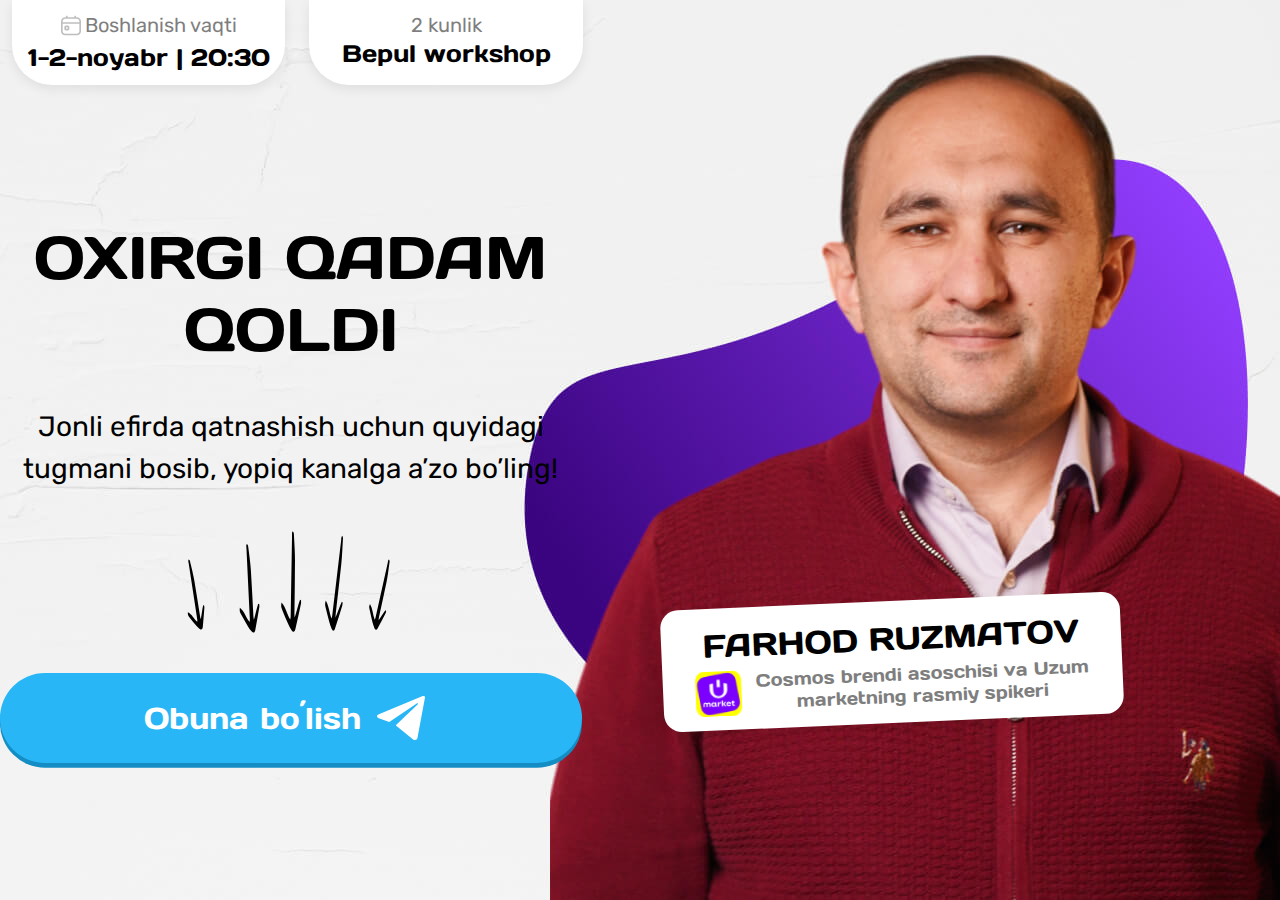
==== commit dfa0b9d0: "commit" ====
--- a/public/telegram.html
+++ b/public/telegram.html
@@ -22,23 +22,23 @@
 <body class="bg-telegram">
 <div class="h-screen flex flex-col">
   <header>
-    <div class="container px-3 mx-auto grid grid-cols-11">
+    <div class="container xl:container-xl px-3 mx-auto grid grid-cols-11">
       <div class="col-span-11 lg:col-span-5 grid grid-cols-2 gap-2 lg:gap-4 xl:gap-6">
         <div
-          class="flex flex-col text-center rounded-b-[24px] lg:rounded-b-[32px] xl:rounded-b-[40px] shadow-custom bg-white py-[18px] xl:py-[12px] leading-[1.3]">
-          <div class="flex justify-center items-center text-[14px] lg:text-[17px] xl:text-[20px] opacity-50">
-            <img class="w-[20px] mr-3" src="img/calendar-icon.svg" alt="">
+          class="flex flex-col text-center rounded-b-[24px] lg:rounded-b-[32px] xl:rounded-b-[40px] shadow-custom bg-white py-[18px] px-[5px] xl:py-[12px] leading-[1.3]">
+          <div class="flex justify-center items-center mb-1 text-[12px] lg:text-[17px] xl:text-[20px] opacity-50">
+            <img class="w-[20px] mr-1" src="img/calendar-icon.svg" alt="">
             <span class="font-rubik">Boshlanish vaqti</span>
           </div>
-          <div class="text-[18px] lg:text-[20px] xl:text-[24px] font-days-one">
-            <span>1-2-noyabr |</span>
+          <div class="text-[16px] lg:text-[20px] xl:text-[24px] font-days-one">
+            <span> 1-2-noyabr |</span>
             <span>20:30</span>
           </div>
         </div>
         <div
           class="flex flex-col text-center rounded-b-[24px] lg:rounded-b-[32px] xl:rounded-b-[40px] shadow-custom bg-white py-[18px] xl:py-[12px] leading-[1.3]">
-          <div class="text-[16px] lg:text-[20px] xl:text-[20px] opacity-50 font-rubik">2 kunlik</div>
-          <div class="text-[20px] lg:text-[20px] xl:text-[24px] font-days-one ">Bepul workshop</div>
+          <div class="text-[14px] lg:text-[17px] xl:text-[20px] opacity-50 font-rubik">2 kunlik</div>
+          <div class="text-[16px] lg:text-[20px] xl:text-[24px] px-[2.5px] font-days-one">Bepul workshop</div>
         </div>
       </div>
     </div>
@@ -48,10 +48,10 @@
     <div class="container mx-auto grid grid-cols-11">
       <div class="col-span-11 lg:col-span-5 flex flex-col gap-10 py-10">
         <h1
-          class="text-center text-[32px] lg:text-[40px] xl:text-[60px] gradient-text  leading-[1.2] uppercase font-days-one px-3">
+          class="text-center text-[28px] lg:text-[40px] xl:text-[60px] gradient-text  leading-[1.2] uppercase font-days-one px-3">
           Oxirgi qadam qoldi
         </h1>
-        <p class="text-[20px] lg:text-[22px] xl:text-[28px] text-center font-rubik">
+        <p class="text-[16px] lg:text-[22px] xl:text-[28px] text-center font-rubik">
           Jonli efirda qatnashish uchun quyidagi tugmani bosib, yopiq kanalga a’zo bo’ling!
         </p>
         <img class="animate-bounce mx-auto w-[150px] lg:w-[218px] hidden lg:block" src="img/refferal-icon.svg" alt="">
@@ -79,10 +79,9 @@
     </div>
   </main>
   <div class="block lg:hidden relative">
-    <img class="w-full" srcset="img/mobile-telegram-bg.png 1x, img/mobile-telegram-bg@2x.png 2x" src="img/mobile-telegram-bg.png"
+    <img class="w-full mt-[-80px]" srcset="img/mobile-telegram-bg.png 1x, img/mobile-telegram-bg@2x.png 2x" src="img/mobile-telegram-bg.png"
          alt="whatever">
   </div>
-
   <button
     class="telegram-channel-btn absolute bottom-[2%] flex lg:hidden flex justify-center items-center telegram-button rounded-full w-full text-white h-[80px] lg:h-[80px] xl:h-[90px] font-days-one text-[22px] lg:text-[25px] xl:text-[30px]">
             <span class="mr-4">
--- a/public/css/styles.css
+++ b/public/css/styles.css
@@ -1,3 +1,3 @@
-body{background-repeat:no-repeat;background-position:top -30px right;background-size:cover;background-image:url(../img/bg-main.jpg);color:#000}.bg-telegram,body{background-attachment:fixed;font-family:Days One,Arial,sans-serif}.bg-telegram{background-position:100% 0;background-image:url(../img/telegram-bg.jpg)}.font-days-one{font-family:Days One,sans-serif}.font-rubik{font-family:Rubik,sans-serif}.purple-gradient-text{background:-webkit-linear-gradient(#760dfc,#3a0480);-webkit-background-clip:text;-webkit-text-fill-color:transparent}.gradient-button{background:#fefe28;box-shadow:0 .3rem 0 0 #cfcf1c;transition:transform .1s ease}.telegram-button{background:#28b6f6;box-shadow:0 .3rem 0 0 #138dc4}.gradient-button:active,.telegram-button:active{transform:translateY(.3rem)}.telegram-radial{background-image:radial-gradient(#1f6588,#279fdb)}@media only screen and (-webkit-min-device-pixel-ratio:2),only screen and (min-device-pixel-ratio:2),only screen and (min-resolution:192dpi),only screen and (min-resolution:2dppx){body{background-image:url(../img/bg-main@2x.jpg)}.bg-telegram{background-image:url(../img/telegram-bg@2x.jpg)}}@media only screen and (max-width:1023px){.bg-telegram,body{background-image:url(../img/mobile-bg.jpg)}@media only screen and (-webkit-min-device-pixel-ratio:2),only screen and (max-width:1023px) and (-webkit-min-device-pixel-ratio:2),only screen and (min-device-pixel-ratio:2),only screen and (min-resolution:192dpi),only screen and (min-resolution:2dppx){.bg-telegram,body{background-image:url(../img/mobile-bg@2x.jpg)}}}*,:after,:before{--tw-border-spacing-x:0;--tw-border-spacing-y:0;--tw-translate-x:0;--tw-translate-y:0;--tw-rotate:0;--tw-skew-x:0;--tw-skew-y:0;--tw-scale-x:1;--tw-scale-y:1;--tw-pan-x: ;--tw-pan-y: ;--tw-pinch-zoom: ;--tw-scroll-snap-strictness:proximity;--tw-gradient-from-position: ;--tw-gradient-via-position: ;--tw-gradient-to-position: ;--tw-ordinal: ;--tw-slashed-zero: ;--tw-numeric-figure: ;--tw-numeric-spacing: ;--tw-numeric-fraction: ;--tw-ring-inset: ;--tw-ring-offset-width:0px;--tw-ring-offset-color:#fff;--tw-ring-color:rgba(59,130,246,.5);--tw-ring-offset-shadow:0 0 #0000;--tw-ring-shadow:0 0 #0000;--tw-shadow:0 0 #0000;--tw-shadow-colored:0 0 #0000;--tw-blur: ;--tw-brightness: ;--tw-contrast: ;--tw-grayscale: ;--tw-hue-rotate: ;--tw-invert: ;--tw-saturate: ;--tw-sepia: ;--tw-drop-shadow: ;--tw-backdrop-blur: ;--tw-backdrop-brightness: ;--tw-backdrop-contrast: ;--tw-backdrop-grayscale: ;--tw-backdrop-hue-rotate: ;--tw-backdrop-invert: ;--tw-backdrop-opacity: ;--tw-backdrop-saturate: ;--tw-backdrop-sepia: ;--tw-contain-size: ;--tw-contain-layout: ;--tw-contain-paint: ;--tw-contain-style: }::backdrop{--tw-border-spacing-x:0;--tw-border-spacing-y:0;--tw-translate-x:0;--tw-translate-y:0;--tw-rotate:0;--tw-skew-x:0;--tw-skew-y:0;--tw-scale-x:1;--tw-scale-y:1;--tw-pan-x: ;--tw-pan-y: ;--tw-pinch-zoom: ;--tw-scroll-snap-strictness:proximity;--tw-gradient-from-position: ;--tw-gradient-via-position: ;--tw-gradient-to-position: ;--tw-ordinal: ;--tw-slashed-zero: ;--tw-numeric-figure: ;--tw-numeric-spacing: ;--tw-numeric-fraction: ;--tw-ring-inset: ;--tw-ring-offset-width:0px;--tw-ring-offset-color:#fff;--tw-ring-color:rgba(59,130,246,.5);--tw-ring-offset-shadow:0 0 #0000;--tw-ring-shadow:0 0 #0000;--tw-shadow:0 0 #0000;--tw-shadow-colored:0 0 #0000;--tw-blur: ;--tw-brightness: ;--tw-contrast: ;--tw-grayscale: ;--tw-hue-rotate: ;--tw-invert: ;--tw-saturate: ;--tw-sepia: ;--tw-drop-shadow: ;--tw-backdrop-blur: ;--tw-backdrop-brightness: ;--tw-backdrop-contrast: ;--tw-backdrop-grayscale: ;--tw-backdrop-hue-rotate: ;--tw-backdrop-invert: ;--tw-backdrop-opacity: ;--tw-backdrop-saturate: ;--tw-backdrop-sepia: ;--tw-contain-size: ;--tw-contain-layout: ;--tw-contain-paint: ;--tw-contain-style: }
+body{background-repeat:no-repeat;background-position:top -30px right;background-size:cover;background-image:url(../img/bg-main.jpg);color:#000}.bg-telegram,body{background-attachment:fixed;font-family:Days One,Arial,sans-serif}.bg-telegram{background-position:100% 0;background-image:url(../img/telegram-bg.jpg)}.font-days-one{font-family:Days One,sans-serif}.font-rubik{font-family:Rubik,sans-serif}.purple-gradient-text{background:-webkit-linear-gradient(#760dfc,#3a0480);-webkit-background-clip:text;-webkit-text-fill-color:transparent}.gradient-button{background:#fefe28;box-shadow:0 .3rem 0 0 #cfcf1c;transition:transform .1s ease}.telegram-button{background:#28b6f6;box-shadow:0 .3rem 0 0 #138dc4}.gradient-button:active,.telegram-button:active{transform:translateY(.3rem)}.telegram-radial{background-image:radial-gradient(#1f6588,#279fdb)}@media only screen and (min-width:1536px){.container{max-width:1280px}}@media only screen and (min-width:1700px){.container{max-width:1536px}}@media only screen and (-webkit-min-device-pixel-ratio:2),only screen and (min-device-pixel-ratio:2),only screen and (min-resolution:192dpi),only screen and (min-resolution:2dppx){body{background-image:url(../img/bg-main@2x.jpg)}.bg-telegram{background-image:url(../img/telegram-bg@2x.jpg)}}@media only screen and (max-width:1023px){.bg-telegram,body{background-image:url(../img/mobile-bg.jpg)}@media only screen and (-webkit-min-device-pixel-ratio:2),only screen and (max-width:1023px) and (-webkit-min-device-pixel-ratio:2),only screen and (min-device-pixel-ratio:2),only screen and (min-resolution:192dpi),only screen and (min-resolution:2dppx){.bg-telegram,body{background-image:url(../img/mobile-bg@2x.jpg)}}}*,:after,:before{--tw-border-spacing-x:0;--tw-border-spacing-y:0;--tw-translate-x:0;--tw-translate-y:0;--tw-rotate:0;--tw-skew-x:0;--tw-skew-y:0;--tw-scale-x:1;--tw-scale-y:1;--tw-pan-x: ;--tw-pan-y: ;--tw-pinch-zoom: ;--tw-scroll-snap-strictness:proximity;--tw-gradient-from-position: ;--tw-gradient-via-position: ;--tw-gradient-to-position: ;--tw-ordinal: ;--tw-slashed-zero: ;--tw-numeric-figure: ;--tw-numeric-spacing: ;--tw-numeric-fraction: ;--tw-ring-inset: ;--tw-ring-offset-width:0px;--tw-ring-offset-color:#fff;--tw-ring-color:rgba(59,130,246,.5);--tw-ring-offset-shadow:0 0 #0000;--tw-ring-shadow:0 0 #0000;--tw-shadow:0 0 #0000;--tw-shadow-colored:0 0 #0000;--tw-blur: ;--tw-brightness: ;--tw-contrast: ;--tw-grayscale: ;--tw-hue-rotate: ;--tw-invert: ;--tw-saturate: ;--tw-sepia: ;--tw-drop-shadow: ;--tw-backdrop-blur: ;--tw-backdrop-brightness: ;--tw-backdrop-contrast: ;--tw-backdrop-grayscale: ;--tw-backdrop-hue-rotate: ;--tw-backdrop-invert: ;--tw-backdrop-opacity: ;--tw-backdrop-saturate: ;--tw-backdrop-sepia: ;--tw-contain-size: ;--tw-contain-layout: ;--tw-contain-paint: ;--tw-contain-style: }::backdrop{--tw-border-spacing-x:0;--tw-border-spacing-y:0;--tw-translate-x:0;--tw-translate-y:0;--tw-rotate:0;--tw-skew-x:0;--tw-skew-y:0;--tw-scale-x:1;--tw-scale-y:1;--tw-pan-x: ;--tw-pan-y: ;--tw-pinch-zoom: ;--tw-scroll-snap-strictness:proximity;--tw-gradient-from-position: ;--tw-gradient-via-position: ;--tw-gradient-to-position: ;--tw-ordinal: ;--tw-slashed-zero: ;--tw-numeric-figure: ;--tw-numeric-spacing: ;--tw-numeric-fraction: ;--tw-ring-inset: ;--tw-ring-offset-width:0px;--tw-ring-offset-color:#fff;--tw-ring-color:rgba(59,130,246,.5);--tw-ring-offset-shadow:0 0 #0000;--tw-ring-shadow:0 0 #0000;--tw-shadow:0 0 #0000;--tw-shadow-colored:0 0 #0000;--tw-blur: ;--tw-brightness: ;--tw-contrast: ;--tw-grayscale: ;--tw-hue-rotate: ;--tw-invert: ;--tw-saturate: ;--tw-sepia: ;--tw-drop-shadow: ;--tw-backdrop-blur: ;--tw-backdrop-brightness: ;--tw-backdrop-contrast: ;--tw-backdrop-grayscale: ;--tw-backdrop-hue-rotate: ;--tw-backdrop-invert: ;--tw-backdrop-opacity: ;--tw-backdrop-saturate: ;--tw-backdrop-sepia: ;--tw-contain-size: ;--tw-contain-layout: ;--tw-contain-paint: ;--tw-contain-style: }
 
-/*! tailwindcss v3.4.14 | MIT License | https://tailwindcss.com*/*,:after,:before{box-sizing:border-box;border:0 solid #e5e7eb}:after,:before{--tw-content:""}:host,html{line-height:1.5;-webkit-text-size-adjust:100%;-moz-tab-size:4;-o-tab-size:4;tab-size:4;font-family:ui-sans-serif,system-ui,sans-serif,Apple Color Emoji,Segoe UI Emoji,Segoe UI Symbol,Noto Color Emoji;font-feature-settings:normal;font-variation-settings:normal;-webkit-tap-highlight-color:transparent}body{margin:0;line-height:inherit}hr{height:0;color:inherit;border-top-width:1px}abbr:where([title]){-webkit-text-decoration:underline dotted;text-decoration:underline dotted}h1,h2,h3,h4,h5,h6{font-size:inherit;font-weight:inherit}a{color:inherit;text-decoration:inherit}b,strong{font-weight:bolder}code,kbd,pre,samp{font-family:ui-monospace,SFMono-Regular,Menlo,Monaco,Consolas,Liberation Mono,Courier New,monospace;font-feature-settings:normal;font-variation-settings:normal;font-size:1em}small{font-size:80%}sub,sup{font-size:75%;line-height:0;position:relative;vertical-align:baseline}sub{bottom:-.25em}sup{top:-.5em}table{text-indent:0;border-color:inherit;border-collapse:collapse}button,input,optgroup,select,textarea{font-family:inherit;font-feature-settings:inherit;font-variation-settings:inherit;font-size:100%;font-weight:inherit;line-height:inherit;letter-spacing:inherit;color:inherit;margin:0;padding:0}button,select{text-transform:none}button,input:where([type=button]),input:where([type=reset]),input:where([type=submit]){-webkit-appearance:button;background-color:transparent;background-image:none}:-moz-focusring{outline:auto}:-moz-ui-invalid{box-shadow:none}progress{vertical-align:baseline}::-webkit-inner-spin-button,::-webkit-outer-spin-button{height:auto}[type=search]{-webkit-appearance:textfield;outline-offset:-2px}::-webkit-search-decoration{-webkit-appearance:none}::-webkit-file-upload-button{-webkit-appearance:button;font:inherit}summary{display:list-item}blockquote,dd,dl,figure,h1,h2,h3,h4,h5,h6,hr,p,pre{margin:0}fieldset{margin:0}fieldset,legend{padding:0}menu,ol,ul{list-style:none;margin:0;padding:0}dialog{padding:0}textarea{resize:vertical}input::-moz-placeholder,textarea::-moz-placeholder{opacity:1;color:#9ca3af}input::placeholder,textarea::placeholder{opacity:1;color:#9ca3af}[role=button],button{cursor:pointer}:disabled{cursor:default}audio,canvas,embed,iframe,img,object,svg,video{display:block;vertical-align:middle}img,video{max-width:100%;height:auto}[hidden]:where(:not([hidden=until-found])){display:none}.container{width:100%}@media (min-width:640px){.container{max-width:640px}}@media (min-width:768px){.container{max-width:768px}}@media (min-width:1024px){.container{max-width:1024px}}@media (min-width:1280px){.container{max-width:1280px}}@media (min-width:1536px){.container{max-width:1536px}}.fixed{position:fixed}.absolute{position:absolute}.relative{position:relative}.inset-0{inset:0}.bottom-\[2\%\]{bottom:2%}.bottom-\[30px\]{bottom:30px}.left-0{left:0}.right-6{right:1.5rem}.top-6{top:1.5rem}.z-20{z-index:20}.z-\[100\]{z-index:100}.z-\[1\]{z-index:1}.order-\[-1\]{order:-1}.col-span-11{grid-column:span 11/span 11}.col-span-6{grid-column:span 6/span 6}.mx-auto{margin-left:auto;margin-right:auto}.mb-1{margin-bottom:.25rem}.mb-1\.5{margin-bottom:.375rem}.mb-2{margin-bottom:.5rem}.mb-4{margin-bottom:1rem}.mb-\[20px\]{margin-bottom:20px}.ml-\[10px\]{margin-left:10px}.mr-1{margin-right:.25rem}.mr-3{margin-right:.75rem}.mr-4{margin-right:1rem}.mr-\[10px\]{margin-right:10px}.mt-5{margin-top:1.25rem}.mt-\[-12px\]{margin-top:-12px}.mt-\[-30px\]{margin-top:-30px}.block{display:block}.flex{display:flex}.grid{display:grid}.hidden{display:none}.aspect-square{aspect-ratio:1/1}.h-12{height:3rem}.h-14{height:3.5rem}.h-\[70px\]{height:70px}.h-\[80px\]{height:80px}.h-full{height:100%}.h-screen{height:100vh}.w-10{width:2.5rem}.w-12{width:3rem}.w-3{width:.75rem}.w-6{width:1.5rem}.w-\[100px\]{width:100px}.w-\[150px\]{width:150px}.w-\[20px\]{width:20px}.w-\[300px\]{width:300px}.w-\[540px\]{width:540px}.w-\[6ch\]{width:6ch}.w-full{width:100%}.max-w-\[520px\]{max-width:520px}.\!shrink-0{flex-shrink:0!important}.shrink-0{flex-shrink:0}.flex-grow,.grow{flex-grow:1}.rotate-\[-2\.47deg\]{--tw-rotate:-2.47deg;transform:translate(var(--tw-translate-x),var(--tw-translate-y)) rotate(var(--tw-rotate)) skewX(var(--tw-skew-x)) skewY(var(--tw-skew-y)) scaleX(var(--tw-scale-x)) scaleY(var(--tw-scale-y))}@keyframes bounce{0%,to{transform:translateY(-25%);animation-timing-function:cubic-bezier(.8,0,1,1)}50%{transform:none;animation-timing-function:cubic-bezier(0,0,.2,1)}}.animate-bounce{animation:bounce 1s infinite}.cursor-pointer{cursor:pointer}.grid-cols-11{grid-template-columns:repeat(11,minmax(0,1fr))}.grid-cols-2{grid-template-columns:repeat(2,minmax(0,1fr))}.flex-col{flex-direction:column}.place-items-center{place-items:center}.items-end{align-items:flex-end}.items-center{align-items:center}.justify-center{justify-content:center}.gap-10{gap:2.5rem}.gap-2{gap:.5rem}.gap-3{gap:.75rem}.gap-3\.5{gap:.875rem}.gap-5{gap:1.25rem}.gap-7{gap:1.75rem}.overflow-auto{overflow:auto}.overflow-hidden{overflow:hidden}.rounded-\[16px\]{border-radius:16px}.rounded-\[18px\]{border-radius:18px}.rounded-\[8px\]{border-radius:8px}.rounded-full{border-radius:9999px}.rounded-lg{border-radius:.5rem}.rounded-b-\[24px\]{border-bottom-right-radius:24px;border-bottom-left-radius:24px}.border{border-width:1px}.border-none{border-style:none}.border-\[\#bed4da\]{--tw-border-opacity:1;border-color:rgb(190 212 218/var(--tw-border-opacity))}.border-red-600{--tw-border-opacity:1;border-color:rgb(220 38 38/var(--tw-border-opacity))}.bg-\[\#F3F7F8\]{--tw-bg-opacity:1;background-color:rgb(243 247 248/var(--tw-bg-opacity))}.bg-black{--tw-bg-opacity:1;background-color:rgb(0 0 0/var(--tw-bg-opacity))}.bg-red-50{--tw-bg-opacity:1;background-color:rgb(254 242 242/var(--tw-bg-opacity))}.bg-transparent{background-color:transparent}.bg-white{--tw-bg-opacity:1;background-color:rgb(255 255 255/var(--tw-bg-opacity))}.bg-opacity-50{--tw-bg-opacity:0.5}.p-1{padding:.25rem}.p-3{padding:.75rem}.p-4{padding:1rem}.p-5{padding:1.25rem}.px-3{padding-left:.75rem;padding-right:.75rem}.px-3\.5{padding-left:.875rem;padding-right:.875rem}.px-4{padding-left:1rem;padding-right:1rem}.px-8{padding-left:2rem;padding-right:2rem}.px-\[10px\]{padding-left:10px;padding-right:10px}.px-\[12px\]{padding-left:12px;padding-right:12px}.px-\[2\.5px\]{padding-left:2.5px;padding-right:2.5px}.px-\[5px\]{padding-left:5px;padding-right:5px}.py-10{padding-top:2.5rem;padding-bottom:2.5rem}.py-2\.5{padding-top:.625rem;padding-bottom:.625rem}.py-3\.5{padding-top:.875rem;padding-bottom:.875rem}.py-8{padding-top:2rem;padding-bottom:2rem}.py-\[10px\]{padding-top:10px;padding-bottom:10px}.py-\[18px\]{padding-top:18px;padding-bottom:18px}.pb-20{padding-bottom:5rem}.pb-\[0\]{padding-bottom:0}.pl-20{padding-left:5rem}.pl-4{padding-left:1rem}.pl-\[10\%\]{padding-left:10%}.text-center{text-align:center}.text-2xl{font-size:1.5rem;line-height:2rem}.text-\[12px\]{font-size:12px}.text-\[14px\]{font-size:14px}.text-\[16px\]{font-size:16px}.text-\[18px\]{font-size:18px}.text-\[20px\]{font-size:20px}.text-\[22px\]{font-size:22px}.text-\[28px\]{font-size:28px}.text-\[32px\]{font-size:32px}.font-medium{font-weight:500}.uppercase{text-transform:uppercase}.leading-\[1\.2\]{line-height:1.2}.leading-\[1\.3\]{line-height:1.3}.leading-\[1\.4\]{line-height:1.4}.text-\[\#042A16\]{--tw-text-opacity:1;color:rgb(4 42 22/var(--tw-text-opacity))}.text-\[\#042B16\]{--tw-text-opacity:1;color:rgb(4 43 22/var(--tw-text-opacity))}.text-\[\#48635B\]{--tw-text-opacity:1;color:rgb(72 99 91/var(--tw-text-opacity))}.text-black{--tw-text-opacity:1;color:rgb(0 0 0/var(--tw-text-opacity))}.text-red-800{--tw-text-opacity:1;color:rgb(153 27 27/var(--tw-text-opacity))}.text-white{--tw-text-opacity:1;color:rgb(255 255 255/var(--tw-text-opacity))}.opacity-50{opacity:.5}.shadow-custom{--tw-shadow:0px 4px 12px 0px #00000014;--tw-shadow-colored:0px 4px 12px 0px var(--tw-shadow-color);box-shadow:var(--tw-ring-offset-shadow,0 0 #0000),var(--tw-ring-shadow,0 0 #0000),var(--tw-shadow)}.focus\:outline-0:focus{outline-width:0}@media (min-width:640px){.sm\:w-\[400px\]{width:400px}}@media (min-width:768px){.md\:mt-0{margin-top:0}}@media (min-width:1024px){.lg\:order-none{order:0}.lg\:col-span-5{grid-column:span 5/span 5}.lg\:mb-4{margin-bottom:1rem}.lg\:mb-6{margin-bottom:1.5rem}.lg\:block{display:block}.lg\:flex{display:flex}.lg\:hidden{display:none}.lg\:h-16{height:4rem}.lg\:h-\[80px\]{height:80px}.lg\:w-4{width:1rem}.lg\:w-8{width:2rem}.lg\:w-\[218px\]{width:218px}.lg\:grow{flex-grow:1}.lg\:items-center{align-items:center}.lg\:gap-3{gap:.75rem}.lg\:gap-4{gap:1rem}.lg\:gap-5{gap:1.25rem}.lg\:gap-8{gap:2rem}.lg\:rounded-\[12px\]{border-radius:12px}.lg\:rounded-b-\[32px\]{border-bottom-right-radius:32px;border-bottom-left-radius:32px}.lg\:p-10{padding:2.5rem}.lg\:px-0{padding-left:0;padding-right:0}.lg\:text-left{text-align:left}.lg\:text-4xl{font-size:2.25rem;line-height:2.5rem}.lg\:text-\[16px\]{font-size:16px}.lg\:text-\[17px\]{font-size:17px}.lg\:text-\[18px\]{font-size:18px}.lg\:text-\[20px\]{font-size:20px}.lg\:text-\[22px\]{font-size:22px}.lg\:text-\[24px\]{font-size:24px}.lg\:text-\[25px\]{font-size:25px}.lg\:text-\[28px\]{font-size:28px}.lg\:text-\[30px\]{font-size:30px}.lg\:text-\[40px\]{font-size:40px}}@media (min-width:1280px){.xl\:h-\[100px\]{height:100px}.xl\:h-\[90px\]{height:90px}.xl\:w-10{width:2.5rem}.xl\:gap-10{gap:2.5rem}.xl\:gap-5{gap:1.25rem}.xl\:gap-6{gap:1.5rem}.xl\:gap-\[14px\]{gap:14px}.xl\:rounded-b-\[40px\]{border-bottom-right-radius:40px;border-bottom-left-radius:40px}.xl\:py-\[12px\]{padding-top:12px;padding-bottom:12px}.xl\:text-\[20px\]{font-size:20px}.xl\:text-\[22px\]{font-size:22px}.xl\:text-\[24px\]{font-size:24px}.xl\:text-\[28px\]{font-size:28px}.xl\:text-\[30px\]{font-size:30px}.xl\:text-\[40px\]{font-size:40px}.xl\:text-\[50px\]{font-size:50px}.xl\:text-\[60px\]{font-size:60px}}+/*! tailwindcss v3.4.14 | MIT License | https://tailwindcss.com*/*,:after,:before{box-sizing:border-box;border:0 solid #e5e7eb}:after,:before{--tw-content:""}:host,html{line-height:1.5;-webkit-text-size-adjust:100%;-moz-tab-size:4;-o-tab-size:4;tab-size:4;font-family:ui-sans-serif,system-ui,sans-serif,Apple Color Emoji,Segoe UI Emoji,Segoe UI Symbol,Noto Color Emoji;font-feature-settings:normal;font-variation-settings:normal;-webkit-tap-highlight-color:transparent}body{margin:0;line-height:inherit}hr{height:0;color:inherit;border-top-width:1px}abbr:where([title]){-webkit-text-decoration:underline dotted;text-decoration:underline dotted}h1,h2,h3,h4,h5,h6{font-size:inherit;font-weight:inherit}a{color:inherit;text-decoration:inherit}b,strong{font-weight:bolder}code,kbd,pre,samp{font-family:ui-monospace,SFMono-Regular,Menlo,Monaco,Consolas,Liberation Mono,Courier New,monospace;font-feature-settings:normal;font-variation-settings:normal;font-size:1em}small{font-size:80%}sub,sup{font-size:75%;line-height:0;position:relative;vertical-align:baseline}sub{bottom:-.25em}sup{top:-.5em}table{text-indent:0;border-color:inherit;border-collapse:collapse}button,input,optgroup,select,textarea{font-family:inherit;font-feature-settings:inherit;font-variation-settings:inherit;font-size:100%;font-weight:inherit;line-height:inherit;letter-spacing:inherit;color:inherit;margin:0;padding:0}button,select{text-transform:none}button,input:where([type=button]),input:where([type=reset]),input:where([type=submit]){-webkit-appearance:button;background-color:transparent;background-image:none}:-moz-focusring{outline:auto}:-moz-ui-invalid{box-shadow:none}progress{vertical-align:baseline}::-webkit-inner-spin-button,::-webkit-outer-spin-button{height:auto}[type=search]{-webkit-appearance:textfield;outline-offset:-2px}::-webkit-search-decoration{-webkit-appearance:none}::-webkit-file-upload-button{-webkit-appearance:button;font:inherit}summary{display:list-item}blockquote,dd,dl,figure,h1,h2,h3,h4,h5,h6,hr,p,pre{margin:0}fieldset{margin:0}fieldset,legend{padding:0}menu,ol,ul{list-style:none;margin:0;padding:0}dialog{padding:0}textarea{resize:vertical}input::-moz-placeholder,textarea::-moz-placeholder{opacity:1;color:#9ca3af}input::placeholder,textarea::placeholder{opacity:1;color:#9ca3af}[role=button],button{cursor:pointer}:disabled{cursor:default}audio,canvas,embed,iframe,img,object,svg,video{display:block;vertical-align:middle}img,video{max-width:100%;height:auto}[hidden]:where(:not([hidden=until-found])){display:none}.container{width:100%}@media (min-width:640px){.container{max-width:640px}}@media (min-width:768px){.container{max-width:768px}}@media (min-width:1024px){.container{max-width:1024px}}@media (min-width:1280px){.container{max-width:1280px}}@media (min-width:1536px){.container{max-width:1536px}}.fixed{position:fixed}.absolute{position:absolute}.relative{position:relative}.inset-0{inset:0}.bottom-\[-20px\]{bottom:-20px}.bottom-\[2\%\]{bottom:2%}.bottom-\[90px\]{bottom:90px}.left-0{left:0}.right-6{right:1.5rem}.top-6{top:1.5rem}.left-\[5px\]{left:5px}.right-\[5px\]{right:5px}.bottom-8{bottom:2rem}.left-1\/2{left:50%}.bottom-\[20\%\]{bottom:20%}.bottom-4{bottom:1rem}.z-20{z-index:20}.z-\[100\]{z-index:100}.z-\[1\]{z-index:1}.z-\[5\]{z-index:5}.z-50{z-index:50}.z-10{z-index:10}.order-\[-1\]{order:-1}.col-span-11{grid-column:span 11/span 11}.col-span-6{grid-column:span 6/span 6}.mx-auto{margin-left:auto;margin-right:auto}.mb-1{margin-bottom:.25rem}.mb-1\.5{margin-bottom:.375rem}.mb-2{margin-bottom:.5rem}.mb-4{margin-bottom:1rem}.mb-\[20px\]{margin-bottom:20px}.ml-\[10px\]{margin-left:10px}.mr-1{margin-right:.25rem}.mr-3{margin-right:.75rem}.mr-4{margin-right:1rem}.mr-\[10px\]{margin-right:10px}.mt-5{margin-top:1.25rem}.mt-\[-12px\]{margin-top:-12px}.mt-\[-30px\]{margin-top:-30px}.mt-\[20px\]{margin-top:20px}.mt-\[-80px\]{margin-top:-80px}.block{display:block}.flex{display:flex}.grid{display:grid}.hidden{display:none}.aspect-square{aspect-ratio:1/1}.h-12{height:3rem}.h-14{height:3.5rem}.h-\[70px\]{height:70px}.h-\[80px\]{height:80px}.h-full{height:100%}.h-screen{height:100vh}.w-10{width:2.5rem}.w-12{width:3rem}.w-3{width:.75rem}.w-6{width:1.5rem}.w-\[100px\]{width:100px}.w-\[150px\]{width:150px}.w-\[20px\]{width:20px}.w-\[300px\]{width:300px}.w-\[540px\]{width:540px}.w-\[6ch\]{width:6ch}.w-full{width:100%}.w-\[90\%\]{width:90%}.w-\[100\%\]{width:100%}.max-w-\[520px\]{max-width:520px}.\!shrink-0{flex-shrink:0!important}.shrink-0{flex-shrink:0}.flex-grow,.grow{flex-grow:1}.-translate-x-1\/2{--tw-translate-x:-50%}.-translate-x-1\/2,.rotate-\[-2\.47deg\]{transform:translate(var(--tw-translate-x),var(--tw-translate-y)) rotate(var(--tw-rotate)) skewX(var(--tw-skew-x)) skewY(var(--tw-skew-y)) scaleX(var(--tw-scale-x)) scaleY(var(--tw-scale-y))}.rotate-\[-2\.47deg\]{--tw-rotate:-2.47deg}.transform{transform:translate(var(--tw-translate-x),var(--tw-translate-y)) rotate(var(--tw-rotate)) skewX(var(--tw-skew-x)) skewY(var(--tw-skew-y)) scaleX(var(--tw-scale-x)) scaleY(var(--tw-scale-y))}@keyframes bounce{0%,to{transform:translateY(-25%);animation-timing-function:cubic-bezier(.8,0,1,1)}50%{transform:none;animation-timing-function:cubic-bezier(0,0,.2,1)}}.animate-bounce{animation:bounce 1s infinite}.cursor-pointer{cursor:pointer}.grid-cols-11{grid-template-columns:repeat(11,minmax(0,1fr))}.grid-cols-2{grid-template-columns:repeat(2,minmax(0,1fr))}.flex-col{flex-direction:column}.place-items-center{place-items:center}.items-end{align-items:flex-end}.items-center{align-items:center}.justify-center{justify-content:center}.gap-10{gap:2.5rem}.gap-2{gap:.5rem}.gap-3{gap:.75rem}.gap-3\.5{gap:.875rem}.gap-5{gap:1.25rem}.gap-7{gap:1.75rem}.overflow-auto{overflow:auto}.overflow-hidden{overflow:hidden}.rounded-\[16px\]{border-radius:16px}.rounded-\[18px\]{border-radius:18px}.rounded-\[8px\]{border-radius:8px}.rounded-full{border-radius:9999px}.rounded-lg{border-radius:.5rem}.rounded-b-\[24px\]{border-bottom-right-radius:24px;border-bottom-left-radius:24px}.border{border-width:1px}.border-none{border-style:none}.border-\[\#bed4da\]{--tw-border-opacity:1;border-color:rgb(190 212 218/var(--tw-border-opacity))}.border-red-600{--tw-border-opacity:1;border-color:rgb(220 38 38/var(--tw-border-opacity))}.bg-\[\#F3F7F8\]{--tw-bg-opacity:1;background-color:rgb(243 247 248/var(--tw-bg-opacity))}.bg-black{--tw-bg-opacity:1;background-color:rgb(0 0 0/var(--tw-bg-opacity))}.bg-red-50{--tw-bg-opacity:1;background-color:rgb(254 242 242/var(--tw-bg-opacity))}.bg-transparent{background-color:transparent}.bg-white{--tw-bg-opacity:1;background-color:rgb(255 255 255/var(--tw-bg-opacity))}.bg-opacity-50{--tw-bg-opacity:0.5}.p-1{padding:.25rem}.p-3{padding:.75rem}.p-4{padding:1rem}.p-5{padding:1.25rem}.px-3{padding-left:.75rem;padding-right:.75rem}.px-3\.5{padding-left:.875rem;padding-right:.875rem}.px-4{padding-left:1rem;padding-right:1rem}.px-8{padding-left:2rem;padding-right:2rem}.px-\[10px\]{padding-left:10px;padding-right:10px}.px-\[12px\]{padding-left:12px;padding-right:12px}.px-\[2\.5px\]{padding-left:2.5px;padding-right:2.5px}.px-\[5px\]{padding-left:5px;padding-right:5px}.py-10{padding-top:2.5rem;padding-bottom:2.5rem}.py-2\.5{padding-top:.625rem;padding-bottom:.625rem}.py-3\.5{padding-top:.875rem;padding-bottom:.875rem}.py-8{padding-top:2rem;padding-bottom:2rem}.py-\[10px\]{padding-top:10px;padding-bottom:10px}.py-\[18px\]{padding-top:18px;padding-bottom:18px}.pb-20{padding-bottom:5rem}.pb-\[10\%\]{padding-bottom:10%}.pl-20{padding-left:5rem}.pl-4{padding-left:1rem}.pl-\[10\%\]{padding-left:10%}.text-center{text-align:center}.text-2xl{font-size:1.5rem;line-height:2rem}.text-\[12px\]{font-size:12px}.text-\[14px\]{font-size:14px}.text-\[16px\]{font-size:16px}.text-\[18px\]{font-size:18px}.text-\[20px\]{font-size:20px}.text-\[22px\]{font-size:22px}.text-\[28px\]{font-size:28px}.text-\[32px\]{font-size:32px}.text-\[24px\]{font-size:24px}.font-medium{font-weight:500}.uppercase{text-transform:uppercase}.leading-\[1\.2\]{line-height:1.2}.leading-\[1\.3\]{line-height:1.3}.leading-\[1\.4\]{line-height:1.4}.text-\[\#042A16\]{--tw-text-opacity:1;color:rgb(4 42 22/var(--tw-text-opacity))}.text-\[\#042B16\]{--tw-text-opacity:1;color:rgb(4 43 22/var(--tw-text-opacity))}.text-\[\#48635B\]{--tw-text-opacity:1;color:rgb(72 99 91/var(--tw-text-opacity))}.text-black{--tw-text-opacity:1;color:rgb(0 0 0/var(--tw-text-opacity))}.text-red-800{--tw-text-opacity:1;color:rgb(153 27 27/var(--tw-text-opacity))}.text-white{--tw-text-opacity:1;color:rgb(255 255 255/var(--tw-text-opacity))}.opacity-50{opacity:.5}.shadow-custom{--tw-shadow:0px 4px 12px 0px #00000014;--tw-shadow-colored:0px 4px 12px 0px var(--tw-shadow-color);box-shadow:var(--tw-ring-offset-shadow,0 0 #0000),var(--tw-ring-shadow,0 0 #0000),var(--tw-shadow)}.focus\:outline-0:focus{outline-width:0}@media (min-width:640px){.sm\:w-\[400px\]{width:400px}}@media (min-width:768px){.md\:mt-0{margin-top:0}}@media (min-width:1024px){.lg\:order-none{order:0}.lg\:col-span-5{grid-column:span 5/span 5}.lg\:mb-4{margin-bottom:1rem}.lg\:mb-6{margin-bottom:1.5rem}.lg\:block{display:block}.lg\:flex{display:flex}.lg\:hidden{display:none}.lg\:h-16{height:4rem}.lg\:h-\[80px\]{height:80px}.lg\:h-\[90px\]{height:90px}.lg\:w-4{width:1rem}.lg\:w-8{width:2rem}.lg\:w-\[218px\]{width:218px}.lg\:w-\[460px\]{width:460px}.lg\:grow{flex-grow:1}.lg\:items-center{align-items:center}.lg\:gap-3{gap:.75rem}.lg\:gap-4{gap:1rem}.lg\:gap-5{gap:1.25rem}.lg\:gap-8{gap:2rem}.lg\:rounded-\[12px\]{border-radius:12px}.lg\:rounded-b-\[32px\]{border-bottom-right-radius:32px;border-bottom-left-radius:32px}.lg\:p-10{padding:2.5rem}.lg\:px-0{padding-left:0;padding-right:0}.lg\:text-left{text-align:left}.lg\:text-4xl{font-size:2.25rem;line-height:2.5rem}.lg\:text-\[16px\]{font-size:16px}.lg\:text-\[17px\]{font-size:17px}.lg\:text-\[18px\]{font-size:18px}.lg\:text-\[20px\]{font-size:20px}.lg\:text-\[22px\]{font-size:22px}.lg\:text-\[24px\]{font-size:24px}.lg\:text-\[25px\]{font-size:25px}.lg\:text-\[28px\]{font-size:28px}.lg\:text-\[30px\]{font-size:30px}.lg\:text-\[40px\]{font-size:40px}}@media (min-width:1280px){.xl\:h-\[100px\]{height:100px}.xl\:h-\[90px\]{height:90px}.xl\:w-10{width:2.5rem}.xl\:gap-10{gap:2.5rem}.xl\:gap-5{gap:1.25rem}.xl\:gap-6{gap:1.5rem}.xl\:gap-\[14px\]{gap:14px}.xl\:rounded-b-\[40px\]{border-bottom-right-radius:40px;border-bottom-left-radius:40px}.xl\:py-\[12px\]{padding-top:12px;padding-bottom:12px}.xl\:text-\[20px\]{font-size:20px}.xl\:text-\[22px\]{font-size:22px}.xl\:text-\[24px\]{font-size:24px}.xl\:text-\[28px\]{font-size:28px}.xl\:text-\[30px\]{font-size:30px}.xl\:text-\[40px\]{font-size:40px}.xl\:text-\[60px\]{font-size:60px}}--- a/public/css/styles.css
+++ b/public/css/styles.css
@@ -1,3 +1,3 @@
-body{background-repeat:no-repeat;background-position:top -30px right;background-size:cover;background-image:url(../img/bg-main.jpg);color:#000}.bg-telegram,body{background-attachment:fixed;font-family:Days One,Arial,sans-serif}.bg-telegram{background-position:100% 0;background-image:url(../img/telegram-bg.jpg)}.font-days-one{font-family:Days One,sans-serif}.font-rubik{font-family:Rubik,sans-serif}.purple-gradient-text{background:-webkit-linear-gradient(#760dfc,#3a0480);-webkit-background-clip:text;-webkit-text-fill-color:transparent}.gradient-button{background:#fefe28;box-shadow:0 .3rem 0 0 #cfcf1c;transition:transform .1s ease}.telegram-button{background:#28b6f6;box-shadow:0 .3rem 0 0 #138dc4}.gradient-button:active,.telegram-button:active{transform:translateY(.3rem)}.telegram-radial{background-image:radial-gradient(#1f6588,#279fdb)}@media only screen and (-webkit-min-device-pixel-ratio:2),only screen and (min-device-pixel-ratio:2),only screen and (min-resolution:192dpi),only screen and (min-resolution:2dppx){body{background-image:url(../img/bg-main@2x.jpg)}.bg-telegram{background-image:url(../img/telegram-bg@2x.jpg)}}@media only screen and (max-width:1023px){.bg-telegram,body{background-image:url(../img/mobile-bg.jpg)}@media only screen and (-webkit-min-device-pixel-ratio:2),only screen and (max-width:1023px) and (-webkit-min-device-pixel-ratio:2),only screen and (min-device-pixel-ratio:2),only screen and (min-resolution:192dpi),only screen and (min-resolution:2dppx){.bg-telegram,body{background-image:url(../img/mobile-bg@2x.jpg)}}}*,:after,:before{--tw-border-spacing-x:0;--tw-border-spacing-y:0;--tw-translate-x:0;--tw-translate-y:0;--tw-rotate:0;--tw-skew-x:0;--tw-skew-y:0;--tw-scale-x:1;--tw-scale-y:1;--tw-pan-x: ;--tw-pan-y: ;--tw-pinch-zoom: ;--tw-scroll-snap-strictness:proximity;--tw-gradient-from-position: ;--tw-gradient-via-position: ;--tw-gradient-to-position: ;--tw-ordinal: ;--tw-slashed-zero: ;--tw-numeric-figure: ;--tw-numeric-spacing: ;--tw-numeric-fraction: ;--tw-ring-inset: ;--tw-ring-offset-width:0px;--tw-ring-offset-color:#fff;--tw-ring-color:rgba(59,130,246,.5);--tw-ring-offset-shadow:0 0 #0000;--tw-ring-shadow:0 0 #0000;--tw-shadow:0 0 #0000;--tw-shadow-colored:0 0 #0000;--tw-blur: ;--tw-brightness: ;--tw-contrast: ;--tw-grayscale: ;--tw-hue-rotate: ;--tw-invert: ;--tw-saturate: ;--tw-sepia: ;--tw-drop-shadow: ;--tw-backdrop-blur: ;--tw-backdrop-brightness: ;--tw-backdrop-contrast: ;--tw-backdrop-grayscale: ;--tw-backdrop-hue-rotate: ;--tw-backdrop-invert: ;--tw-backdrop-opacity: ;--tw-backdrop-saturate: ;--tw-backdrop-sepia: ;--tw-contain-size: ;--tw-contain-layout: ;--tw-contain-paint: ;--tw-contain-style: }::backdrop{--tw-border-spacing-x:0;--tw-border-spacing-y:0;--tw-translate-x:0;--tw-translate-y:0;--tw-rotate:0;--tw-skew-x:0;--tw-skew-y:0;--tw-scale-x:1;--tw-scale-y:1;--tw-pan-x: ;--tw-pan-y: ;--tw-pinch-zoom: ;--tw-scroll-snap-strictness:proximity;--tw-gradient-from-position: ;--tw-gradient-via-position: ;--tw-gradient-to-position: ;--tw-ordinal: ;--tw-slashed-zero: ;--tw-numeric-figure: ;--tw-numeric-spacing: ;--tw-numeric-fraction: ;--tw-ring-inset: ;--tw-ring-offset-width:0px;--tw-ring-offset-color:#fff;--tw-ring-color:rgba(59,130,246,.5);--tw-ring-offset-shadow:0 0 #0000;--tw-ring-shadow:0 0 #0000;--tw-shadow:0 0 #0000;--tw-shadow-colored:0 0 #0000;--tw-blur: ;--tw-brightness: ;--tw-contrast: ;--tw-grayscale: ;--tw-hue-rotate: ;--tw-invert: ;--tw-saturate: ;--tw-sepia: ;--tw-drop-shadow: ;--tw-backdrop-blur: ;--tw-backdrop-brightness: ;--tw-backdrop-contrast: ;--tw-backdrop-grayscale: ;--tw-backdrop-hue-rotate: ;--tw-backdrop-invert: ;--tw-backdrop-opacity: ;--tw-backdrop-saturate: ;--tw-backdrop-sepia: ;--tw-contain-size: ;--tw-contain-layout: ;--tw-contain-paint: ;--tw-contain-style: }
+body{background-repeat:no-repeat;background-position:top -30px right;background-size:cover;background-image:url(../img/bg-main.jpg);color:#000}.bg-telegram,body{background-attachment:fixed;font-family:Days One,Arial,sans-serif}.bg-telegram{background-position:100% 0;background-image:url(../img/telegram-bg.jpg)}.font-days-one{font-family:Days One,sans-serif}.font-rubik{font-family:Rubik,sans-serif}.purple-gradient-text{background:-webkit-linear-gradient(#760dfc,#3a0480);-webkit-background-clip:text;-webkit-text-fill-color:transparent}.gradient-button{background:#fefe28;box-shadow:0 .3rem 0 0 #cfcf1c;transition:transform .1s ease}.telegram-button{background:#28b6f6;box-shadow:0 .3rem 0 0 #138dc4}.gradient-button:active,.telegram-button:active{transform:translateY(.3rem)}.telegram-radial{background-image:radial-gradient(#1f6588,#279fdb)}@media only screen and (min-width:1536px){.container{max-width:1280px}}@media only screen and (min-width:1700px){.container{max-width:1536px}}@media only screen and (-webkit-min-device-pixel-ratio:2),only screen and (min-device-pixel-ratio:2),only screen and (min-resolution:192dpi),only screen and (min-resolution:2dppx){body{background-image:url(../img/bg-main@2x.jpg)}.bg-telegram{background-image:url(../img/telegram-bg@2x.jpg)}}@media only screen and (max-width:1023px){.bg-telegram,body{background-image:url(../img/mobile-bg.jpg)}@media only screen and (-webkit-min-device-pixel-ratio:2),only screen and (max-width:1023px) and (-webkit-min-device-pixel-ratio:2),only screen and (min-device-pixel-ratio:2),only screen and (min-resolution:192dpi),only screen and (min-resolution:2dppx){.bg-telegram,body{background-image:url(../img/mobile-bg@2x.jpg)}}}*,:after,:before{--tw-border-spacing-x:0;--tw-border-spacing-y:0;--tw-translate-x:0;--tw-translate-y:0;--tw-rotate:0;--tw-skew-x:0;--tw-skew-y:0;--tw-scale-x:1;--tw-scale-y:1;--tw-pan-x: ;--tw-pan-y: ;--tw-pinch-zoom: ;--tw-scroll-snap-strictness:proximity;--tw-gradient-from-position: ;--tw-gradient-via-position: ;--tw-gradient-to-position: ;--tw-ordinal: ;--tw-slashed-zero: ;--tw-numeric-figure: ;--tw-numeric-spacing: ;--tw-numeric-fraction: ;--tw-ring-inset: ;--tw-ring-offset-width:0px;--tw-ring-offset-color:#fff;--tw-ring-color:rgba(59,130,246,.5);--tw-ring-offset-shadow:0 0 #0000;--tw-ring-shadow:0 0 #0000;--tw-shadow:0 0 #0000;--tw-shadow-colored:0 0 #0000;--tw-blur: ;--tw-brightness: ;--tw-contrast: ;--tw-grayscale: ;--tw-hue-rotate: ;--tw-invert: ;--tw-saturate: ;--tw-sepia: ;--tw-drop-shadow: ;--tw-backdrop-blur: ;--tw-backdrop-brightness: ;--tw-backdrop-contrast: ;--tw-backdrop-grayscale: ;--tw-backdrop-hue-rotate: ;--tw-backdrop-invert: ;--tw-backdrop-opacity: ;--tw-backdrop-saturate: ;--tw-backdrop-sepia: ;--tw-contain-size: ;--tw-contain-layout: ;--tw-contain-paint: ;--tw-contain-style: }::backdrop{--tw-border-spacing-x:0;--tw-border-spacing-y:0;--tw-translate-x:0;--tw-translate-y:0;--tw-rotate:0;--tw-skew-x:0;--tw-skew-y:0;--tw-scale-x:1;--tw-scale-y:1;--tw-pan-x: ;--tw-pan-y: ;--tw-pinch-zoom: ;--tw-scroll-snap-strictness:proximity;--tw-gradient-from-position: ;--tw-gradient-via-position: ;--tw-gradient-to-position: ;--tw-ordinal: ;--tw-slashed-zero: ;--tw-numeric-figure: ;--tw-numeric-spacing: ;--tw-numeric-fraction: ;--tw-ring-inset: ;--tw-ring-offset-width:0px;--tw-ring-offset-color:#fff;--tw-ring-color:rgba(59,130,246,.5);--tw-ring-offset-shadow:0 0 #0000;--tw-ring-shadow:0 0 #0000;--tw-shadow:0 0 #0000;--tw-shadow-colored:0 0 #0000;--tw-blur: ;--tw-brightness: ;--tw-contrast: ;--tw-grayscale: ;--tw-hue-rotate: ;--tw-invert: ;--tw-saturate: ;--tw-sepia: ;--tw-drop-shadow: ;--tw-backdrop-blur: ;--tw-backdrop-brightness: ;--tw-backdrop-contrast: ;--tw-backdrop-grayscale: ;--tw-backdrop-hue-rotate: ;--tw-backdrop-invert: ;--tw-backdrop-opacity: ;--tw-backdrop-saturate: ;--tw-backdrop-sepia: ;--tw-contain-size: ;--tw-contain-layout: ;--tw-contain-paint: ;--tw-contain-style: }
 
-/*! tailwindcss v3.4.14 | MIT License | https://tailwindcss.com*/*,:after,:before{box-sizing:border-box;border:0 solid #e5e7eb}:after,:before{--tw-content:""}:host,html{line-height:1.5;-webkit-text-size-adjust:100%;-moz-tab-size:4;-o-tab-size:4;tab-size:4;font-family:ui-sans-serif,system-ui,sans-serif,Apple Color Emoji,Segoe UI Emoji,Segoe UI Symbol,Noto Color Emoji;font-feature-settings:normal;font-variation-settings:normal;-webkit-tap-highlight-color:transparent}body{margin:0;line-height:inherit}hr{height:0;color:inherit;border-top-width:1px}abbr:where([title]){-webkit-text-decoration:underline dotted;text-decoration:underline dotted}h1,h2,h3,h4,h5,h6{font-size:inherit;font-weight:inherit}a{color:inherit;text-decoration:inherit}b,strong{font-weight:bolder}code,kbd,pre,samp{font-family:ui-monospace,SFMono-Regular,Menlo,Monaco,Consolas,Liberation Mono,Courier New,monospace;font-feature-settings:normal;font-variation-settings:normal;font-size:1em}small{font-size:80%}sub,sup{font-size:75%;line-height:0;position:relative;vertical-align:baseline}sub{bottom:-.25em}sup{top:-.5em}table{text-indent:0;border-color:inherit;border-collapse:collapse}button,input,optgroup,select,textarea{font-family:inherit;font-feature-settings:inherit;font-variation-settings:inherit;font-size:100%;font-weight:inherit;line-height:inherit;letter-spacing:inherit;color:inherit;margin:0;padding:0}button,select{text-transform:none}button,input:where([type=button]),input:where([type=reset]),input:where([type=submit]){-webkit-appearance:button;background-color:transparent;background-image:none}:-moz-focusring{outline:auto}:-moz-ui-invalid{box-shadow:none}progress{vertical-align:baseline}::-webkit-inner-spin-button,::-webkit-outer-spin-button{height:auto}[type=search]{-webkit-appearance:textfield;outline-offset:-2px}::-webkit-search-decoration{-webkit-appearance:none}::-webkit-file-upload-button{-webkit-appearance:button;font:inherit}summary{display:list-item}blockquote,dd,dl,figure,h1,h2,h3,h4,h5,h6,hr,p,pre{margin:0}fieldset{margin:0}fieldset,legend{padding:0}menu,ol,ul{list-style:none;margin:0;padding:0}dialog{padding:0}textarea{resize:vertical}input::-moz-placeholder,textarea::-moz-placeholder{opacity:1;color:#9ca3af}input::placeholder,textarea::placeholder{opacity:1;color:#9ca3af}[role=button],button{cursor:pointer}:disabled{cursor:default}audio,canvas,embed,iframe,img,object,svg,video{display:block;vertical-align:middle}img,video{max-width:100%;height:auto}[hidden]:where(:not([hidden=until-found])){display:none}.container{width:100%}@media (min-width:640px){.container{max-width:640px}}@media (min-width:768px){.container{max-width:768px}}@media (min-width:1024px){.container{max-width:1024px}}@media (min-width:1280px){.container{max-width:1280px}}@media (min-width:1536px){.container{max-width:1536px}}.fixed{position:fixed}.absolute{position:absolute}.relative{position:relative}.inset-0{inset:0}.bottom-\[2\%\]{bottom:2%}.bottom-\[30px\]{bottom:30px}.left-0{left:0}.right-6{right:1.5rem}.top-6{top:1.5rem}.z-20{z-index:20}.z-\[100\]{z-index:100}.z-\[1\]{z-index:1}.order-\[-1\]{order:-1}.col-span-11{grid-column:span 11/span 11}.col-span-6{grid-column:span 6/span 6}.mx-auto{margin-left:auto;margin-right:auto}.mb-1{margin-bottom:.25rem}.mb-1\.5{margin-bottom:.375rem}.mb-2{margin-bottom:.5rem}.mb-4{margin-bottom:1rem}.mb-\[20px\]{margin-bottom:20px}.ml-\[10px\]{margin-left:10px}.mr-1{margin-right:.25rem}.mr-3{margin-right:.75rem}.mr-4{margin-right:1rem}.mr-\[10px\]{margin-right:10px}.mt-5{margin-top:1.25rem}.mt-\[-12px\]{margin-top:-12px}.mt-\[-30px\]{margin-top:-30px}.block{display:block}.flex{display:flex}.grid{display:grid}.hidden{display:none}.aspect-square{aspect-ratio:1/1}.h-12{height:3rem}.h-14{height:3.5rem}.h-\[70px\]{height:70px}.h-\[80px\]{height:80px}.h-full{height:100%}.h-screen{height:100vh}.w-10{width:2.5rem}.w-12{width:3rem}.w-3{width:.75rem}.w-6{width:1.5rem}.w-\[100px\]{width:100px}.w-\[150px\]{width:150px}.w-\[20px\]{width:20px}.w-\[300px\]{width:300px}.w-\[540px\]{width:540px}.w-\[6ch\]{width:6ch}.w-full{width:100%}.max-w-\[520px\]{max-width:520px}.\!shrink-0{flex-shrink:0!important}.shrink-0{flex-shrink:0}.flex-grow,.grow{flex-grow:1}.rotate-\[-2\.47deg\]{--tw-rotate:-2.47deg;transform:translate(var(--tw-translate-x),var(--tw-translate-y)) rotate(var(--tw-rotate)) skewX(var(--tw-skew-x)) skewY(var(--tw-skew-y)) scaleX(var(--tw-scale-x)) scaleY(var(--tw-scale-y))}@keyframes bounce{0%,to{transform:translateY(-25%);animation-timing-function:cubic-bezier(.8,0,1,1)}50%{transform:none;animation-timing-function:cubic-bezier(0,0,.2,1)}}.animate-bounce{animation:bounce 1s infinite}.cursor-pointer{cursor:pointer}.grid-cols-11{grid-template-columns:repeat(11,minmax(0,1fr))}.grid-cols-2{grid-template-columns:repeat(2,minmax(0,1fr))}.flex-col{flex-direction:column}.place-items-center{place-items:center}.items-end{align-items:flex-end}.items-center{align-items:center}.justify-center{justify-content:center}.gap-10{gap:2.5rem}.gap-2{gap:.5rem}.gap-3{gap:.75rem}.gap-3\.5{gap:.875rem}.gap-5{gap:1.25rem}.gap-7{gap:1.75rem}.overflow-auto{overflow:auto}.overflow-hidden{overflow:hidden}.rounded-\[16px\]{border-radius:16px}.rounded-\[18px\]{border-radius:18px}.rounded-\[8px\]{border-radius:8px}.rounded-full{border-radius:9999px}.rounded-lg{border-radius:.5rem}.rounded-b-\[24px\]{border-bottom-right-radius:24px;border-bottom-left-radius:24px}.border{border-width:1px}.border-none{border-style:none}.border-\[\#bed4da\]{--tw-border-opacity:1;border-color:rgb(190 212 218/var(--tw-border-opacity))}.border-red-600{--tw-border-opacity:1;border-color:rgb(220 38 38/var(--tw-border-opacity))}.bg-\[\#F3F7F8\]{--tw-bg-opacity:1;background-color:rgb(243 247 248/var(--tw-bg-opacity))}.bg-black{--tw-bg-opacity:1;background-color:rgb(0 0 0/var(--tw-bg-opacity))}.bg-red-50{--tw-bg-opacity:1;background-color:rgb(254 242 242/var(--tw-bg-opacity))}.bg-transparent{background-color:transparent}.bg-white{--tw-bg-opacity:1;background-color:rgb(255 255 255/var(--tw-bg-opacity))}.bg-opacity-50{--tw-bg-opacity:0.5}.p-1{padding:.25rem}.p-3{padding:.75rem}.p-4{padding:1rem}.p-5{padding:1.25rem}.px-3{padding-left:.75rem;padding-right:.75rem}.px-3\.5{padding-left:.875rem;padding-right:.875rem}.px-4{padding-left:1rem;padding-right:1rem}.px-8{padding-left:2rem;padding-right:2rem}.px-\[10px\]{padding-left:10px;padding-right:10px}.px-\[12px\]{padding-left:12px;padding-right:12px}.px-\[2\.5px\]{padding-left:2.5px;padding-right:2.5px}.px-\[5px\]{padding-left:5px;padding-right:5px}.py-10{padding-top:2.5rem;padding-bottom:2.5rem}.py-2\.5{padding-top:.625rem;padding-bottom:.625rem}.py-3\.5{padding-top:.875rem;padding-bottom:.875rem}.py-8{padding-top:2rem;padding-bottom:2rem}.py-\[10px\]{padding-top:10px;padding-bottom:10px}.py-\[18px\]{padding-top:18px;padding-bottom:18px}.pb-20{padding-bottom:5rem}.pb-\[0\]{padding-bottom:0}.pl-20{padding-left:5rem}.pl-4{padding-left:1rem}.pl-\[10\%\]{padding-left:10%}.text-center{text-align:center}.text-2xl{font-size:1.5rem;line-height:2rem}.text-\[12px\]{font-size:12px}.text-\[14px\]{font-size:14px}.text-\[16px\]{font-size:16px}.text-\[18px\]{font-size:18px}.text-\[20px\]{font-size:20px}.text-\[22px\]{font-size:22px}.text-\[28px\]{font-size:28px}.text-\[32px\]{font-size:32px}.font-medium{font-weight:500}.uppercase{text-transform:uppercase}.leading-\[1\.2\]{line-height:1.2}.leading-\[1\.3\]{line-height:1.3}.leading-\[1\.4\]{line-height:1.4}.text-\[\#042A16\]{--tw-text-opacity:1;color:rgb(4 42 22/var(--tw-text-opacity))}.text-\[\#042B16\]{--tw-text-opacity:1;color:rgb(4 43 22/var(--tw-text-opacity))}.text-\[\#48635B\]{--tw-text-opacity:1;color:rgb(72 99 91/var(--tw-text-opacity))}.text-black{--tw-text-opacity:1;color:rgb(0 0 0/var(--tw-text-opacity))}.text-red-800{--tw-text-opacity:1;color:rgb(153 27 27/var(--tw-text-opacity))}.text-white{--tw-text-opacity:1;color:rgb(255 255 255/var(--tw-text-opacity))}.opacity-50{opacity:.5}.shadow-custom{--tw-shadow:0px 4px 12px 0px #00000014;--tw-shadow-colored:0px 4px 12px 0px var(--tw-shadow-color);box-shadow:var(--tw-ring-offset-shadow,0 0 #0000),var(--tw-ring-shadow,0 0 #0000),var(--tw-shadow)}.focus\:outline-0:focus{outline-width:0}@media (min-width:640px){.sm\:w-\[400px\]{width:400px}}@media (min-width:768px){.md\:mt-0{margin-top:0}}@media (min-width:1024px){.lg\:order-none{order:0}.lg\:col-span-5{grid-column:span 5/span 5}.lg\:mb-4{margin-bottom:1rem}.lg\:mb-6{margin-bottom:1.5rem}.lg\:block{display:block}.lg\:flex{display:flex}.lg\:hidden{display:none}.lg\:h-16{height:4rem}.lg\:h-\[80px\]{height:80px}.lg\:w-4{width:1rem}.lg\:w-8{width:2rem}.lg\:w-\[218px\]{width:218px}.lg\:grow{flex-grow:1}.lg\:items-center{align-items:center}.lg\:gap-3{gap:.75rem}.lg\:gap-4{gap:1rem}.lg\:gap-5{gap:1.25rem}.lg\:gap-8{gap:2rem}.lg\:rounded-\[12px\]{border-radius:12px}.lg\:rounded-b-\[32px\]{border-bottom-right-radius:32px;border-bottom-left-radius:32px}.lg\:p-10{padding:2.5rem}.lg\:px-0{padding-left:0;padding-right:0}.lg\:text-left{text-align:left}.lg\:text-4xl{font-size:2.25rem;line-height:2.5rem}.lg\:text-\[16px\]{font-size:16px}.lg\:text-\[17px\]{font-size:17px}.lg\:text-\[18px\]{font-size:18px}.lg\:text-\[20px\]{font-size:20px}.lg\:text-\[22px\]{font-size:22px}.lg\:text-\[24px\]{font-size:24px}.lg\:text-\[25px\]{font-size:25px}.lg\:text-\[28px\]{font-size:28px}.lg\:text-\[30px\]{font-size:30px}.lg\:text-\[40px\]{font-size:40px}}@media (min-width:1280px){.xl\:h-\[100px\]{height:100px}.xl\:h-\[90px\]{height:90px}.xl\:w-10{width:2.5rem}.xl\:gap-10{gap:2.5rem}.xl\:gap-5{gap:1.25rem}.xl\:gap-6{gap:1.5rem}.xl\:gap-\[14px\]{gap:14px}.xl\:rounded-b-\[40px\]{border-bottom-right-radius:40px;border-bottom-left-radius:40px}.xl\:py-\[12px\]{padding-top:12px;padding-bottom:12px}.xl\:text-\[20px\]{font-size:20px}.xl\:text-\[22px\]{font-size:22px}.xl\:text-\[24px\]{font-size:24px}.xl\:text-\[28px\]{font-size:28px}.xl\:text-\[30px\]{font-size:30px}.xl\:text-\[40px\]{font-size:40px}.xl\:text-\[50px\]{font-size:50px}.xl\:text-\[60px\]{font-size:60px}}+/*! tailwindcss v3.4.14 | MIT License | https://tailwindcss.com*/*,:after,:before{box-sizing:border-box;border:0 solid #e5e7eb}:after,:before{--tw-content:""}:host,html{line-height:1.5;-webkit-text-size-adjust:100%;-moz-tab-size:4;-o-tab-size:4;tab-size:4;font-family:ui-sans-serif,system-ui,sans-serif,Apple Color Emoji,Segoe UI Emoji,Segoe UI Symbol,Noto Color Emoji;font-feature-settings:normal;font-variation-settings:normal;-webkit-tap-highlight-color:transparent}body{margin:0;line-height:inherit}hr{height:0;color:inherit;border-top-width:1px}abbr:where([title]){-webkit-text-decoration:underline dotted;text-decoration:underline dotted}h1,h2,h3,h4,h5,h6{font-size:inherit;font-weight:inherit}a{color:inherit;text-decoration:inherit}b,strong{font-weight:bolder}code,kbd,pre,samp{font-family:ui-monospace,SFMono-Regular,Menlo,Monaco,Consolas,Liberation Mono,Courier New,monospace;font-feature-settings:normal;font-variation-settings:normal;font-size:1em}small{font-size:80%}sub,sup{font-size:75%;line-height:0;position:relative;vertical-align:baseline}sub{bottom:-.25em}sup{top:-.5em}table{text-indent:0;border-color:inherit;border-collapse:collapse}button,input,optgroup,select,textarea{font-family:inherit;font-feature-settings:inherit;font-variation-settings:inherit;font-size:100%;font-weight:inherit;line-height:inherit;letter-spacing:inherit;color:inherit;margin:0;padding:0}button,select{text-transform:none}button,input:where([type=button]),input:where([type=reset]),input:where([type=submit]){-webkit-appearance:button;background-color:transparent;background-image:none}:-moz-focusring{outline:auto}:-moz-ui-invalid{box-shadow:none}progress{vertical-align:baseline}::-webkit-inner-spin-button,::-webkit-outer-spin-button{height:auto}[type=search]{-webkit-appearance:textfield;outline-offset:-2px}::-webkit-search-decoration{-webkit-appearance:none}::-webkit-file-upload-button{-webkit-appearance:button;font:inherit}summary{display:list-item}blockquote,dd,dl,figure,h1,h2,h3,h4,h5,h6,hr,p,pre{margin:0}fieldset{margin:0}fieldset,legend{padding:0}menu,ol,ul{list-style:none;margin:0;padding:0}dialog{padding:0}textarea{resize:vertical}input::-moz-placeholder,textarea::-moz-placeholder{opacity:1;color:#9ca3af}input::placeholder,textarea::placeholder{opacity:1;color:#9ca3af}[role=button],button{cursor:pointer}:disabled{cursor:default}audio,canvas,embed,iframe,img,object,svg,video{display:block;vertical-align:middle}img,video{max-width:100%;height:auto}[hidden]:where(:not([hidden=until-found])){display:none}.container{width:100%}@media (min-width:640px){.container{max-width:640px}}@media (min-width:768px){.container{max-width:768px}}@media (min-width:1024px){.container{max-width:1024px}}@media (min-width:1280px){.container{max-width:1280px}}@media (min-width:1536px){.container{max-width:1536px}}.fixed{position:fixed}.absolute{position:absolute}.relative{position:relative}.inset-0{inset:0}.bottom-\[-20px\]{bottom:-20px}.bottom-\[2\%\]{bottom:2%}.bottom-\[90px\]{bottom:90px}.left-0{left:0}.right-6{right:1.5rem}.top-6{top:1.5rem}.left-\[5px\]{left:5px}.right-\[5px\]{right:5px}.bottom-8{bottom:2rem}.left-1\/2{left:50%}.bottom-\[20\%\]{bottom:20%}.bottom-4{bottom:1rem}.z-20{z-index:20}.z-\[100\]{z-index:100}.z-\[1\]{z-index:1}.z-\[5\]{z-index:5}.z-50{z-index:50}.z-10{z-index:10}.order-\[-1\]{order:-1}.col-span-11{grid-column:span 11/span 11}.col-span-6{grid-column:span 6/span 6}.mx-auto{margin-left:auto;margin-right:auto}.mb-1{margin-bottom:.25rem}.mb-1\.5{margin-bottom:.375rem}.mb-2{margin-bottom:.5rem}.mb-4{margin-bottom:1rem}.mb-\[20px\]{margin-bottom:20px}.ml-\[10px\]{margin-left:10px}.mr-1{margin-right:.25rem}.mr-3{margin-right:.75rem}.mr-4{margin-right:1rem}.mr-\[10px\]{margin-right:10px}.mt-5{margin-top:1.25rem}.mt-\[-12px\]{margin-top:-12px}.mt-\[-30px\]{margin-top:-30px}.mt-\[20px\]{margin-top:20px}.mt-\[-80px\]{margin-top:-80px}.block{display:block}.flex{display:flex}.grid{display:grid}.hidden{display:none}.aspect-square{aspect-ratio:1/1}.h-12{height:3rem}.h-14{height:3.5rem}.h-\[70px\]{height:70px}.h-\[80px\]{height:80px}.h-full{height:100%}.h-screen{height:100vh}.w-10{width:2.5rem}.w-12{width:3rem}.w-3{width:.75rem}.w-6{width:1.5rem}.w-\[100px\]{width:100px}.w-\[150px\]{width:150px}.w-\[20px\]{width:20px}.w-\[300px\]{width:300px}.w-\[540px\]{width:540px}.w-\[6ch\]{width:6ch}.w-full{width:100%}.w-\[90\%\]{width:90%}.w-\[100\%\]{width:100%}.max-w-\[520px\]{max-width:520px}.\!shrink-0{flex-shrink:0!important}.shrink-0{flex-shrink:0}.flex-grow,.grow{flex-grow:1}.-translate-x-1\/2{--tw-translate-x:-50%}.-translate-x-1\/2,.rotate-\[-2\.47deg\]{transform:translate(var(--tw-translate-x),var(--tw-translate-y)) rotate(var(--tw-rotate)) skewX(var(--tw-skew-x)) skewY(var(--tw-skew-y)) scaleX(var(--tw-scale-x)) scaleY(var(--tw-scale-y))}.rotate-\[-2\.47deg\]{--tw-rotate:-2.47deg}.transform{transform:translate(var(--tw-translate-x),var(--tw-translate-y)) rotate(var(--tw-rotate)) skewX(var(--tw-skew-x)) skewY(var(--tw-skew-y)) scaleX(var(--tw-scale-x)) scaleY(var(--tw-scale-y))}@keyframes bounce{0%,to{transform:translateY(-25%);animation-timing-function:cubic-bezier(.8,0,1,1)}50%{transform:none;animation-timing-function:cubic-bezier(0,0,.2,1)}}.animate-bounce{animation:bounce 1s infinite}.cursor-pointer{cursor:pointer}.grid-cols-11{grid-template-columns:repeat(11,minmax(0,1fr))}.grid-cols-2{grid-template-columns:repeat(2,minmax(0,1fr))}.flex-col{flex-direction:column}.place-items-center{place-items:center}.items-end{align-items:flex-end}.items-center{align-items:center}.justify-center{justify-content:center}.gap-10{gap:2.5rem}.gap-2{gap:.5rem}.gap-3{gap:.75rem}.gap-3\.5{gap:.875rem}.gap-5{gap:1.25rem}.gap-7{gap:1.75rem}.overflow-auto{overflow:auto}.overflow-hidden{overflow:hidden}.rounded-\[16px\]{border-radius:16px}.rounded-\[18px\]{border-radius:18px}.rounded-\[8px\]{border-radius:8px}.rounded-full{border-radius:9999px}.rounded-lg{border-radius:.5rem}.rounded-b-\[24px\]{border-bottom-right-radius:24px;border-bottom-left-radius:24px}.border{border-width:1px}.border-none{border-style:none}.border-\[\#bed4da\]{--tw-border-opacity:1;border-color:rgb(190 212 218/var(--tw-border-opacity))}.border-red-600{--tw-border-opacity:1;border-color:rgb(220 38 38/var(--tw-border-opacity))}.bg-\[\#F3F7F8\]{--tw-bg-opacity:1;background-color:rgb(243 247 248/var(--tw-bg-opacity))}.bg-black{--tw-bg-opacity:1;background-color:rgb(0 0 0/var(--tw-bg-opacity))}.bg-red-50{--tw-bg-opacity:1;background-color:rgb(254 242 242/var(--tw-bg-opacity))}.bg-transparent{background-color:transparent}.bg-white{--tw-bg-opacity:1;background-color:rgb(255 255 255/var(--tw-bg-opacity))}.bg-opacity-50{--tw-bg-opacity:0.5}.p-1{padding:.25rem}.p-3{padding:.75rem}.p-4{padding:1rem}.p-5{padding:1.25rem}.px-3{padding-left:.75rem;padding-right:.75rem}.px-3\.5{padding-left:.875rem;padding-right:.875rem}.px-4{padding-left:1rem;padding-right:1rem}.px-8{padding-left:2rem;padding-right:2rem}.px-\[10px\]{padding-left:10px;padding-right:10px}.px-\[12px\]{padding-left:12px;padding-right:12px}.px-\[2\.5px\]{padding-left:2.5px;padding-right:2.5px}.px-\[5px\]{padding-left:5px;padding-right:5px}.py-10{padding-top:2.5rem;padding-bottom:2.5rem}.py-2\.5{padding-top:.625rem;padding-bottom:.625rem}.py-3\.5{padding-top:.875rem;padding-bottom:.875rem}.py-8{padding-top:2rem;padding-bottom:2rem}.py-\[10px\]{padding-top:10px;padding-bottom:10px}.py-\[18px\]{padding-top:18px;padding-bottom:18px}.pb-20{padding-bottom:5rem}.pb-\[10\%\]{padding-bottom:10%}.pl-20{padding-left:5rem}.pl-4{padding-left:1rem}.pl-\[10\%\]{padding-left:10%}.text-center{text-align:center}.text-2xl{font-size:1.5rem;line-height:2rem}.text-\[12px\]{font-size:12px}.text-\[14px\]{font-size:14px}.text-\[16px\]{font-size:16px}.text-\[18px\]{font-size:18px}.text-\[20px\]{font-size:20px}.text-\[22px\]{font-size:22px}.text-\[28px\]{font-size:28px}.text-\[32px\]{font-size:32px}.text-\[24px\]{font-size:24px}.font-medium{font-weight:500}.uppercase{text-transform:uppercase}.leading-\[1\.2\]{line-height:1.2}.leading-\[1\.3\]{line-height:1.3}.leading-\[1\.4\]{line-height:1.4}.text-\[\#042A16\]{--tw-text-opacity:1;color:rgb(4 42 22/var(--tw-text-opacity))}.text-\[\#042B16\]{--tw-text-opacity:1;color:rgb(4 43 22/var(--tw-text-opacity))}.text-\[\#48635B\]{--tw-text-opacity:1;color:rgb(72 99 91/var(--tw-text-opacity))}.text-black{--tw-text-opacity:1;color:rgb(0 0 0/var(--tw-text-opacity))}.text-red-800{--tw-text-opacity:1;color:rgb(153 27 27/var(--tw-text-opacity))}.text-white{--tw-text-opacity:1;color:rgb(255 255 255/var(--tw-text-opacity))}.opacity-50{opacity:.5}.shadow-custom{--tw-shadow:0px 4px 12px 0px #00000014;--tw-shadow-colored:0px 4px 12px 0px var(--tw-shadow-color);box-shadow:var(--tw-ring-offset-shadow,0 0 #0000),var(--tw-ring-shadow,0 0 #0000),var(--tw-shadow)}.focus\:outline-0:focus{outline-width:0}@media (min-width:640px){.sm\:w-\[400px\]{width:400px}}@media (min-width:768px){.md\:mt-0{margin-top:0}}@media (min-width:1024px){.lg\:order-none{order:0}.lg\:col-span-5{grid-column:span 5/span 5}.lg\:mb-4{margin-bottom:1rem}.lg\:mb-6{margin-bottom:1.5rem}.lg\:block{display:block}.lg\:flex{display:flex}.lg\:hidden{display:none}.lg\:h-16{height:4rem}.lg\:h-\[80px\]{height:80px}.lg\:h-\[90px\]{height:90px}.lg\:w-4{width:1rem}.lg\:w-8{width:2rem}.lg\:w-\[218px\]{width:218px}.lg\:w-\[460px\]{width:460px}.lg\:grow{flex-grow:1}.lg\:items-center{align-items:center}.lg\:gap-3{gap:.75rem}.lg\:gap-4{gap:1rem}.lg\:gap-5{gap:1.25rem}.lg\:gap-8{gap:2rem}.lg\:rounded-\[12px\]{border-radius:12px}.lg\:rounded-b-\[32px\]{border-bottom-right-radius:32px;border-bottom-left-radius:32px}.lg\:p-10{padding:2.5rem}.lg\:px-0{padding-left:0;padding-right:0}.lg\:text-left{text-align:left}.lg\:text-4xl{font-size:2.25rem;line-height:2.5rem}.lg\:text-\[16px\]{font-size:16px}.lg\:text-\[17px\]{font-size:17px}.lg\:text-\[18px\]{font-size:18px}.lg\:text-\[20px\]{font-size:20px}.lg\:text-\[22px\]{font-size:22px}.lg\:text-\[24px\]{font-size:24px}.lg\:text-\[25px\]{font-size:25px}.lg\:text-\[28px\]{font-size:28px}.lg\:text-\[30px\]{font-size:30px}.lg\:text-\[40px\]{font-size:40px}}@media (min-width:1280px){.xl\:h-\[100px\]{height:100px}.xl\:h-\[90px\]{height:90px}.xl\:w-10{width:2.5rem}.xl\:gap-10{gap:2.5rem}.xl\:gap-5{gap:1.25rem}.xl\:gap-6{gap:1.5rem}.xl\:gap-\[14px\]{gap:14px}.xl\:rounded-b-\[40px\]{border-bottom-right-radius:40px;border-bottom-left-radius:40px}.xl\:py-\[12px\]{padding-top:12px;padding-bottom:12px}.xl\:text-\[20px\]{font-size:20px}.xl\:text-\[22px\]{font-size:22px}.xl\:text-\[24px\]{font-size:24px}.xl\:text-\[28px\]{font-size:28px}.xl\:text-\[30px\]{font-size:30px}.xl\:text-\[40px\]{font-size:40px}.xl\:text-\[60px\]{font-size:60px}}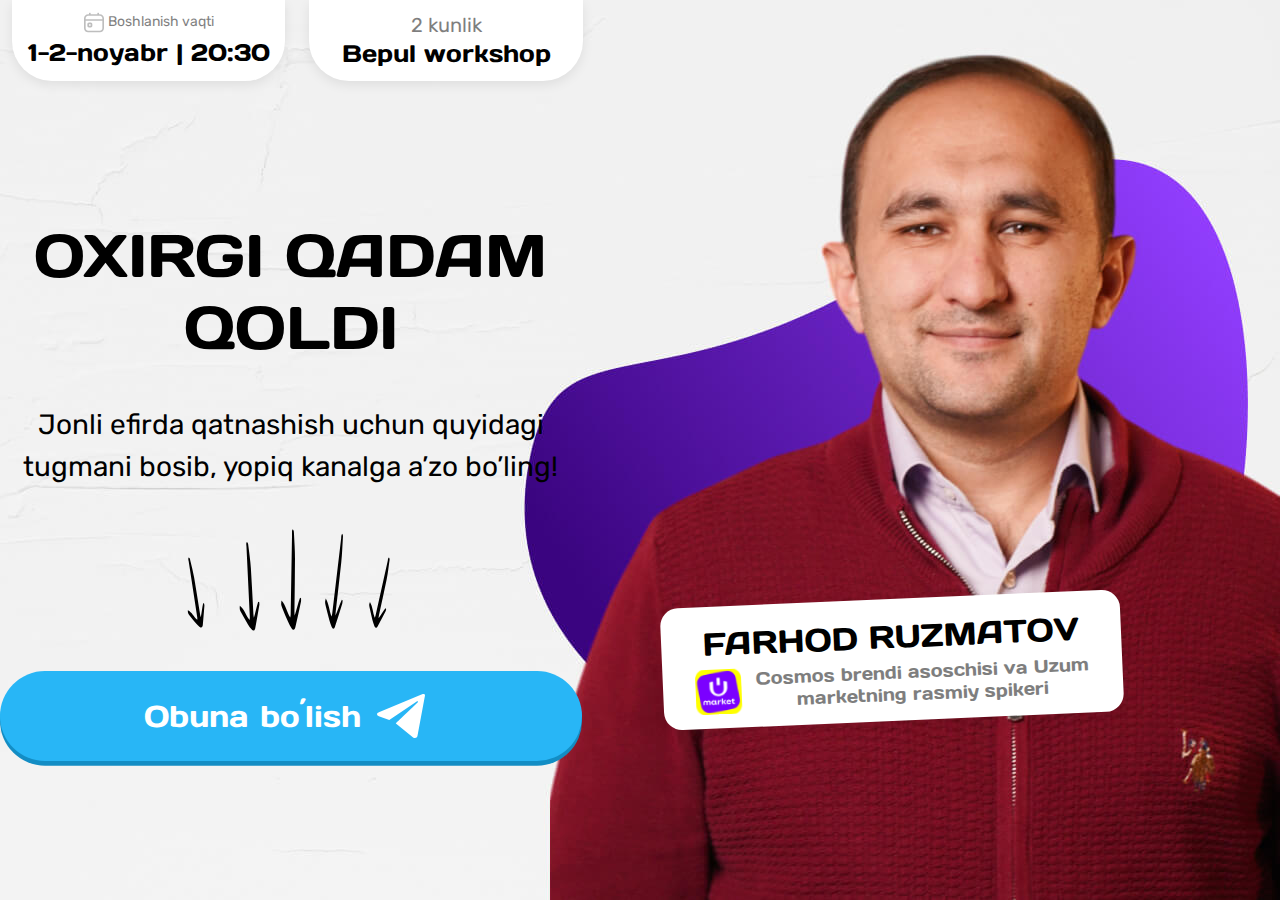
==== commit 8fd2a52b: "commit" ====
--- a/public/telegram.html
+++ b/public/telegram.html
@@ -28,7 +28,7 @@
           class="flex flex-col text-center rounded-b-[24px] lg:rounded-b-[32px] xl:rounded-b-[40px] shadow-custom bg-white py-[18px] px-[5px] xl:py-[12px] leading-[1.3]">
           <div class="flex justify-center items-center mb-1 text-[12px] lg:text-[17px] xl:text-[20px] opacity-50">
             <img class="w-[20px] mr-1" src="img/calendar-icon.svg" alt="">
-            <span class="font-rubik">Boshlanish vaqti</span>
+            <span class="font-rubik text-[14px]">Boshlanish vaqti</span>
           </div>
           <div class="text-[16px] lg:text-[20px] xl:text-[24px] font-days-one">
             <span> 1-2-noyabr |</span>
--- a/public/css/styles.css
+++ b/public/css/styles.css
@@ -1,3 +1,3 @@
-body{background-repeat:no-repeat;background-position:top -30px right;background-size:cover;background-image:url(../img/bg-main.jpg);color:#000}.bg-telegram,body{background-attachment:fixed;font-family:Days One,Arial,sans-serif}.bg-telegram{background-position:100% 0;background-image:url(../img/telegram-bg.jpg)}.font-days-one{font-family:Days One,sans-serif}.font-rubik{font-family:Rubik,sans-serif}.purple-gradient-text{background:-webkit-linear-gradient(#760dfc,#3a0480);-webkit-background-clip:text;-webkit-text-fill-color:transparent}.gradient-button{background:#fefe28;box-shadow:0 .3rem 0 0 #cfcf1c;transition:transform .1s ease}.telegram-button{background:#28b6f6;box-shadow:0 .3rem 0 0 #138dc4}.gradient-button:active,.telegram-button:active{transform:translateY(.3rem)}.telegram-radial{background-image:radial-gradient(#1f6588,#279fdb)}@media only screen and (min-width:1536px){.container{max-width:1280px}}@media only screen and (min-width:1700px){.container{max-width:1536px}}@media only screen and (-webkit-min-device-pixel-ratio:2),only screen and (min-device-pixel-ratio:2),only screen and (min-resolution:192dpi),only screen and (min-resolution:2dppx){body{background-image:url(../img/bg-main@2x.jpg)}.bg-telegram{background-image:url(../img/telegram-bg@2x.jpg)}}@media only screen and (max-width:1023px){.bg-telegram,body{background-image:url(../img/mobile-bg.jpg)}@media only screen and (-webkit-min-device-pixel-ratio:2),only screen and (max-width:1023px) and (-webkit-min-device-pixel-ratio:2),only screen and (min-device-pixel-ratio:2),only screen and (min-resolution:192dpi),only screen and (min-resolution:2dppx){.bg-telegram,body{background-image:url(../img/mobile-bg@2x.jpg)}}}*,:after,:before{--tw-border-spacing-x:0;--tw-border-spacing-y:0;--tw-translate-x:0;--tw-translate-y:0;--tw-rotate:0;--tw-skew-x:0;--tw-skew-y:0;--tw-scale-x:1;--tw-scale-y:1;--tw-pan-x: ;--tw-pan-y: ;--tw-pinch-zoom: ;--tw-scroll-snap-strictness:proximity;--tw-gradient-from-position: ;--tw-gradient-via-position: ;--tw-gradient-to-position: ;--tw-ordinal: ;--tw-slashed-zero: ;--tw-numeric-figure: ;--tw-numeric-spacing: ;--tw-numeric-fraction: ;--tw-ring-inset: ;--tw-ring-offset-width:0px;--tw-ring-offset-color:#fff;--tw-ring-color:rgba(59,130,246,.5);--tw-ring-offset-shadow:0 0 #0000;--tw-ring-shadow:0 0 #0000;--tw-shadow:0 0 #0000;--tw-shadow-colored:0 0 #0000;--tw-blur: ;--tw-brightness: ;--tw-contrast: ;--tw-grayscale: ;--tw-hue-rotate: ;--tw-invert: ;--tw-saturate: ;--tw-sepia: ;--tw-drop-shadow: ;--tw-backdrop-blur: ;--tw-backdrop-brightness: ;--tw-backdrop-contrast: ;--tw-backdrop-grayscale: ;--tw-backdrop-hue-rotate: ;--tw-backdrop-invert: ;--tw-backdrop-opacity: ;--tw-backdrop-saturate: ;--tw-backdrop-sepia: ;--tw-contain-size: ;--tw-contain-layout: ;--tw-contain-paint: ;--tw-contain-style: }::backdrop{--tw-border-spacing-x:0;--tw-border-spacing-y:0;--tw-translate-x:0;--tw-translate-y:0;--tw-rotate:0;--tw-skew-x:0;--tw-skew-y:0;--tw-scale-x:1;--tw-scale-y:1;--tw-pan-x: ;--tw-pan-y: ;--tw-pinch-zoom: ;--tw-scroll-snap-strictness:proximity;--tw-gradient-from-position: ;--tw-gradient-via-position: ;--tw-gradient-to-position: ;--tw-ordinal: ;--tw-slashed-zero: ;--tw-numeric-figure: ;--tw-numeric-spacing: ;--tw-numeric-fraction: ;--tw-ring-inset: ;--tw-ring-offset-width:0px;--tw-ring-offset-color:#fff;--tw-ring-color:rgba(59,130,246,.5);--tw-ring-offset-shadow:0 0 #0000;--tw-ring-shadow:0 0 #0000;--tw-shadow:0 0 #0000;--tw-shadow-colored:0 0 #0000;--tw-blur: ;--tw-brightness: ;--tw-contrast: ;--tw-grayscale: ;--tw-hue-rotate: ;--tw-invert: ;--tw-saturate: ;--tw-sepia: ;--tw-drop-shadow: ;--tw-backdrop-blur: ;--tw-backdrop-brightness: ;--tw-backdrop-contrast: ;--tw-backdrop-grayscale: ;--tw-backdrop-hue-rotate: ;--tw-backdrop-invert: ;--tw-backdrop-opacity: ;--tw-backdrop-saturate: ;--tw-backdrop-sepia: ;--tw-contain-size: ;--tw-contain-layout: ;--tw-contain-paint: ;--tw-contain-style: }
+body{background-repeat:no-repeat;background-position:top -30px right;background-size:cover;background-image:url(../img/bg-main.jpg);color:#000}.bg-telegram,body{background-attachment:fixed;font-family:Days One,Arial,sans-serif}.bg-telegram{background-position:100% 0;background-image:url(../img/telegram-bg.jpg)}.font-days-one{font-family:Days One,sans-serif}.font-rubik{font-family:Rubik,sans-serif}.purple-gradient-text{background:-webkit-linear-gradient(#760dfc,#3a0480);-webkit-background-clip:text;-webkit-text-fill-color:transparent}.gradient-button{background:#fefe28;box-shadow:0 .3rem 0 0 #cfcf1c;transition:transform .1s ease}.telegram-button{background:#28b6f6;box-shadow:0 .3rem 0 0 #138dc4}.gradient-button:active,.telegram-button:active{transform:translateY(.3rem)}.telegram-radial{background-image:radial-gradient(#1f6588,#279fdb)}@media only screen and (min-width:1536px){.container{max-width:1280px}}@media only screen and (min-width:1700px){.container{max-width:1536px}}@media only screen and (-webkit-min-device-pixel-ratio:2),only screen and (min-device-pixel-ratio:2),only screen and (min-device-pixel-ratio:3),only screen and (min-resolution:192dpi),only screen and (min-resolution:2dppx){body{background-image:url(../img/bg-main@2x.jpg)}.bg-telegram{background-image:url(../img/telegram-bg@2x.jpg)}}@media only screen and (max-width:1023px){.bg-telegram,body{background-image:url(../img/mobile-bg.jpg)}@media only screen and (-webkit-min-device-pixel-ratio:2),only screen and (max-width:1023px) and (-webkit-min-device-pixel-ratio:2),only screen and (min-device-pixel-ratio:2),only screen and (min-resolution:192dpi),only screen and (min-resolution:2dppx){.bg-telegram,body{background-image:url(../img/mobile-bg@2x.jpg)}}}*,:after,:before{--tw-border-spacing-x:0;--tw-border-spacing-y:0;--tw-translate-x:0;--tw-translate-y:0;--tw-rotate:0;--tw-skew-x:0;--tw-skew-y:0;--tw-scale-x:1;--tw-scale-y:1;--tw-pan-x: ;--tw-pan-y: ;--tw-pinch-zoom: ;--tw-scroll-snap-strictness:proximity;--tw-gradient-from-position: ;--tw-gradient-via-position: ;--tw-gradient-to-position: ;--tw-ordinal: ;--tw-slashed-zero: ;--tw-numeric-figure: ;--tw-numeric-spacing: ;--tw-numeric-fraction: ;--tw-ring-inset: ;--tw-ring-offset-width:0px;--tw-ring-offset-color:#fff;--tw-ring-color:rgba(59,130,246,.5);--tw-ring-offset-shadow:0 0 #0000;--tw-ring-shadow:0 0 #0000;--tw-shadow:0 0 #0000;--tw-shadow-colored:0 0 #0000;--tw-blur: ;--tw-brightness: ;--tw-contrast: ;--tw-grayscale: ;--tw-hue-rotate: ;--tw-invert: ;--tw-saturate: ;--tw-sepia: ;--tw-drop-shadow: ;--tw-backdrop-blur: ;--tw-backdrop-brightness: ;--tw-backdrop-contrast: ;--tw-backdrop-grayscale: ;--tw-backdrop-hue-rotate: ;--tw-backdrop-invert: ;--tw-backdrop-opacity: ;--tw-backdrop-saturate: ;--tw-backdrop-sepia: ;--tw-contain-size: ;--tw-contain-layout: ;--tw-contain-paint: ;--tw-contain-style: }::backdrop{--tw-border-spacing-x:0;--tw-border-spacing-y:0;--tw-translate-x:0;--tw-translate-y:0;--tw-rotate:0;--tw-skew-x:0;--tw-skew-y:0;--tw-scale-x:1;--tw-scale-y:1;--tw-pan-x: ;--tw-pan-y: ;--tw-pinch-zoom: ;--tw-scroll-snap-strictness:proximity;--tw-gradient-from-position: ;--tw-gradient-via-position: ;--tw-gradient-to-position: ;--tw-ordinal: ;--tw-slashed-zero: ;--tw-numeric-figure: ;--tw-numeric-spacing: ;--tw-numeric-fraction: ;--tw-ring-inset: ;--tw-ring-offset-width:0px;--tw-ring-offset-color:#fff;--tw-ring-color:rgba(59,130,246,.5);--tw-ring-offset-shadow:0 0 #0000;--tw-ring-shadow:0 0 #0000;--tw-shadow:0 0 #0000;--tw-shadow-colored:0 0 #0000;--tw-blur: ;--tw-brightness: ;--tw-contrast: ;--tw-grayscale: ;--tw-hue-rotate: ;--tw-invert: ;--tw-saturate: ;--tw-sepia: ;--tw-drop-shadow: ;--tw-backdrop-blur: ;--tw-backdrop-brightness: ;--tw-backdrop-contrast: ;--tw-backdrop-grayscale: ;--tw-backdrop-hue-rotate: ;--tw-backdrop-invert: ;--tw-backdrop-opacity: ;--tw-backdrop-saturate: ;--tw-backdrop-sepia: ;--tw-contain-size: ;--tw-contain-layout: ;--tw-contain-paint: ;--tw-contain-style: }
 
-/*! tailwindcss v3.4.14 | MIT License | https://tailwindcss.com*/*,:after,:before{box-sizing:border-box;border:0 solid #e5e7eb}:after,:before{--tw-content:""}:host,html{line-height:1.5;-webkit-text-size-adjust:100%;-moz-tab-size:4;-o-tab-size:4;tab-size:4;font-family:ui-sans-serif,system-ui,sans-serif,Apple Color Emoji,Segoe UI Emoji,Segoe UI Symbol,Noto Color Emoji;font-feature-settings:normal;font-variation-settings:normal;-webkit-tap-highlight-color:transparent}body{margin:0;line-height:inherit}hr{height:0;color:inherit;border-top-width:1px}abbr:where([title]){-webkit-text-decoration:underline dotted;text-decoration:underline dotted}h1,h2,h3,h4,h5,h6{font-size:inherit;font-weight:inherit}a{color:inherit;text-decoration:inherit}b,strong{font-weight:bolder}code,kbd,pre,samp{font-family:ui-monospace,SFMono-Regular,Menlo,Monaco,Consolas,Liberation Mono,Courier New,monospace;font-feature-settings:normal;font-variation-settings:normal;font-size:1em}small{font-size:80%}sub,sup{font-size:75%;line-height:0;position:relative;vertical-align:baseline}sub{bottom:-.25em}sup{top:-.5em}table{text-indent:0;border-color:inherit;border-collapse:collapse}button,input,optgroup,select,textarea{font-family:inherit;font-feature-settings:inherit;font-variation-settings:inherit;font-size:100%;font-weight:inherit;line-height:inherit;letter-spacing:inherit;color:inherit;margin:0;padding:0}button,select{text-transform:none}button,input:where([type=button]),input:where([type=reset]),input:where([type=submit]){-webkit-appearance:button;background-color:transparent;background-image:none}:-moz-focusring{outline:auto}:-moz-ui-invalid{box-shadow:none}progress{vertical-align:baseline}::-webkit-inner-spin-button,::-webkit-outer-spin-button{height:auto}[type=search]{-webkit-appearance:textfield;outline-offset:-2px}::-webkit-search-decoration{-webkit-appearance:none}::-webkit-file-upload-button{-webkit-appearance:button;font:inherit}summary{display:list-item}blockquote,dd,dl,figure,h1,h2,h3,h4,h5,h6,hr,p,pre{margin:0}fieldset{margin:0}fieldset,legend{padding:0}menu,ol,ul{list-style:none;margin:0;padding:0}dialog{padding:0}textarea{resize:vertical}input::-moz-placeholder,textarea::-moz-placeholder{opacity:1;color:#9ca3af}input::placeholder,textarea::placeholder{opacity:1;color:#9ca3af}[role=button],button{cursor:pointer}:disabled{cursor:default}audio,canvas,embed,iframe,img,object,svg,video{display:block;vertical-align:middle}img,video{max-width:100%;height:auto}[hidden]:where(:not([hidden=until-found])){display:none}.container{width:100%}@media (min-width:640px){.container{max-width:640px}}@media (min-width:768px){.container{max-width:768px}}@media (min-width:1024px){.container{max-width:1024px}}@media (min-width:1280px){.container{max-width:1280px}}@media (min-width:1536px){.container{max-width:1536px}}.fixed{position:fixed}.absolute{position:absolute}.relative{position:relative}.inset-0{inset:0}.bottom-\[-20px\]{bottom:-20px}.bottom-\[2\%\]{bottom:2%}.bottom-\[90px\]{bottom:90px}.left-0{left:0}.right-6{right:1.5rem}.top-6{top:1.5rem}.left-\[5px\]{left:5px}.right-\[5px\]{right:5px}.bottom-8{bottom:2rem}.left-1\/2{left:50%}.bottom-\[20\%\]{bottom:20%}.bottom-4{bottom:1rem}.z-20{z-index:20}.z-\[100\]{z-index:100}.z-\[1\]{z-index:1}.z-\[5\]{z-index:5}.z-50{z-index:50}.z-10{z-index:10}.order-\[-1\]{order:-1}.col-span-11{grid-column:span 11/span 11}.col-span-6{grid-column:span 6/span 6}.mx-auto{margin-left:auto;margin-right:auto}.mb-1{margin-bottom:.25rem}.mb-1\.5{margin-bottom:.375rem}.mb-2{margin-bottom:.5rem}.mb-4{margin-bottom:1rem}.mb-\[20px\]{margin-bottom:20px}.ml-\[10px\]{margin-left:10px}.mr-1{margin-right:.25rem}.mr-3{margin-right:.75rem}.mr-4{margin-right:1rem}.mr-\[10px\]{margin-right:10px}.mt-5{margin-top:1.25rem}.mt-\[-12px\]{margin-top:-12px}.mt-\[-30px\]{margin-top:-30px}.mt-\[20px\]{margin-top:20px}.mt-\[-80px\]{margin-top:-80px}.block{display:block}.flex{display:flex}.grid{display:grid}.hidden{display:none}.aspect-square{aspect-ratio:1/1}.h-12{height:3rem}.h-14{height:3.5rem}.h-\[70px\]{height:70px}.h-\[80px\]{height:80px}.h-full{height:100%}.h-screen{height:100vh}.w-10{width:2.5rem}.w-12{width:3rem}.w-3{width:.75rem}.w-6{width:1.5rem}.w-\[100px\]{width:100px}.w-\[150px\]{width:150px}.w-\[20px\]{width:20px}.w-\[300px\]{width:300px}.w-\[540px\]{width:540px}.w-\[6ch\]{width:6ch}.w-full{width:100%}.w-\[90\%\]{width:90%}.w-\[100\%\]{width:100%}.max-w-\[520px\]{max-width:520px}.\!shrink-0{flex-shrink:0!important}.shrink-0{flex-shrink:0}.flex-grow,.grow{flex-grow:1}.-translate-x-1\/2{--tw-translate-x:-50%}.-translate-x-1\/2,.rotate-\[-2\.47deg\]{transform:translate(var(--tw-translate-x),var(--tw-translate-y)) rotate(var(--tw-rotate)) skewX(var(--tw-skew-x)) skewY(var(--tw-skew-y)) scaleX(var(--tw-scale-x)) scaleY(var(--tw-scale-y))}.rotate-\[-2\.47deg\]{--tw-rotate:-2.47deg}.transform{transform:translate(var(--tw-translate-x),var(--tw-translate-y)) rotate(var(--tw-rotate)) skewX(var(--tw-skew-x)) skewY(var(--tw-skew-y)) scaleX(var(--tw-scale-x)) scaleY(var(--tw-scale-y))}@keyframes bounce{0%,to{transform:translateY(-25%);animation-timing-function:cubic-bezier(.8,0,1,1)}50%{transform:none;animation-timing-function:cubic-bezier(0,0,.2,1)}}.animate-bounce{animation:bounce 1s infinite}.cursor-pointer{cursor:pointer}.grid-cols-11{grid-template-columns:repeat(11,minmax(0,1fr))}.grid-cols-2{grid-template-columns:repeat(2,minmax(0,1fr))}.flex-col{flex-direction:column}.place-items-center{place-items:center}.items-end{align-items:flex-end}.items-center{align-items:center}.justify-center{justify-content:center}.gap-10{gap:2.5rem}.gap-2{gap:.5rem}.gap-3{gap:.75rem}.gap-3\.5{gap:.875rem}.gap-5{gap:1.25rem}.gap-7{gap:1.75rem}.overflow-auto{overflow:auto}.overflow-hidden{overflow:hidden}.rounded-\[16px\]{border-radius:16px}.rounded-\[18px\]{border-radius:18px}.rounded-\[8px\]{border-radius:8px}.rounded-full{border-radius:9999px}.rounded-lg{border-radius:.5rem}.rounded-b-\[24px\]{border-bottom-right-radius:24px;border-bottom-left-radius:24px}.border{border-width:1px}.border-none{border-style:none}.border-\[\#bed4da\]{--tw-border-opacity:1;border-color:rgb(190 212 218/var(--tw-border-opacity))}.border-red-600{--tw-border-opacity:1;border-color:rgb(220 38 38/var(--tw-border-opacity))}.bg-\[\#F3F7F8\]{--tw-bg-opacity:1;background-color:rgb(243 247 248/var(--tw-bg-opacity))}.bg-black{--tw-bg-opacity:1;background-color:rgb(0 0 0/var(--tw-bg-opacity))}.bg-red-50{--tw-bg-opacity:1;background-color:rgb(254 242 242/var(--tw-bg-opacity))}.bg-transparent{background-color:transparent}.bg-white{--tw-bg-opacity:1;background-color:rgb(255 255 255/var(--tw-bg-opacity))}.bg-opacity-50{--tw-bg-opacity:0.5}.p-1{padding:.25rem}.p-3{padding:.75rem}.p-4{padding:1rem}.p-5{padding:1.25rem}.px-3{padding-left:.75rem;padding-right:.75rem}.px-3\.5{padding-left:.875rem;padding-right:.875rem}.px-4{padding-left:1rem;padding-right:1rem}.px-8{padding-left:2rem;padding-right:2rem}.px-\[10px\]{padding-left:10px;padding-right:10px}.px-\[12px\]{padding-left:12px;padding-right:12px}.px-\[2\.5px\]{padding-left:2.5px;padding-right:2.5px}.px-\[5px\]{padding-left:5px;padding-right:5px}.py-10{padding-top:2.5rem;padding-bottom:2.5rem}.py-2\.5{padding-top:.625rem;padding-bottom:.625rem}.py-3\.5{padding-top:.875rem;padding-bottom:.875rem}.py-8{padding-top:2rem;padding-bottom:2rem}.py-\[10px\]{padding-top:10px;padding-bottom:10px}.py-\[18px\]{padding-top:18px;padding-bottom:18px}.pb-20{padding-bottom:5rem}.pb-\[10\%\]{padding-bottom:10%}.pl-20{padding-left:5rem}.pl-4{padding-left:1rem}.pl-\[10\%\]{padding-left:10%}.text-center{text-align:center}.text-2xl{font-size:1.5rem;line-height:2rem}.text-\[12px\]{font-size:12px}.text-\[14px\]{font-size:14px}.text-\[16px\]{font-size:16px}.text-\[18px\]{font-size:18px}.text-\[20px\]{font-size:20px}.text-\[22px\]{font-size:22px}.text-\[28px\]{font-size:28px}.text-\[32px\]{font-size:32px}.text-\[24px\]{font-size:24px}.font-medium{font-weight:500}.uppercase{text-transform:uppercase}.leading-\[1\.2\]{line-height:1.2}.leading-\[1\.3\]{line-height:1.3}.leading-\[1\.4\]{line-height:1.4}.text-\[\#042A16\]{--tw-text-opacity:1;color:rgb(4 42 22/var(--tw-text-opacity))}.text-\[\#042B16\]{--tw-text-opacity:1;color:rgb(4 43 22/var(--tw-text-opacity))}.text-\[\#48635B\]{--tw-text-opacity:1;color:rgb(72 99 91/var(--tw-text-opacity))}.text-black{--tw-text-opacity:1;color:rgb(0 0 0/var(--tw-text-opacity))}.text-red-800{--tw-text-opacity:1;color:rgb(153 27 27/var(--tw-text-opacity))}.text-white{--tw-text-opacity:1;color:rgb(255 255 255/var(--tw-text-opacity))}.opacity-50{opacity:.5}.shadow-custom{--tw-shadow:0px 4px 12px 0px #00000014;--tw-shadow-colored:0px 4px 12px 0px var(--tw-shadow-color);box-shadow:var(--tw-ring-offset-shadow,0 0 #0000),var(--tw-ring-shadow,0 0 #0000),var(--tw-shadow)}.focus\:outline-0:focus{outline-width:0}@media (min-width:640px){.sm\:w-\[400px\]{width:400px}}@media (min-width:768px){.md\:mt-0{margin-top:0}}@media (min-width:1024px){.lg\:order-none{order:0}.lg\:col-span-5{grid-column:span 5/span 5}.lg\:mb-4{margin-bottom:1rem}.lg\:mb-6{margin-bottom:1.5rem}.lg\:block{display:block}.lg\:flex{display:flex}.lg\:hidden{display:none}.lg\:h-16{height:4rem}.lg\:h-\[80px\]{height:80px}.lg\:h-\[90px\]{height:90px}.lg\:w-4{width:1rem}.lg\:w-8{width:2rem}.lg\:w-\[218px\]{width:218px}.lg\:w-\[460px\]{width:460px}.lg\:grow{flex-grow:1}.lg\:items-center{align-items:center}.lg\:gap-3{gap:.75rem}.lg\:gap-4{gap:1rem}.lg\:gap-5{gap:1.25rem}.lg\:gap-8{gap:2rem}.lg\:rounded-\[12px\]{border-radius:12px}.lg\:rounded-b-\[32px\]{border-bottom-right-radius:32px;border-bottom-left-radius:32px}.lg\:p-10{padding:2.5rem}.lg\:px-0{padding-left:0;padding-right:0}.lg\:text-left{text-align:left}.lg\:text-4xl{font-size:2.25rem;line-height:2.5rem}.lg\:text-\[16px\]{font-size:16px}.lg\:text-\[17px\]{font-size:17px}.lg\:text-\[18px\]{font-size:18px}.lg\:text-\[20px\]{font-size:20px}.lg\:text-\[22px\]{font-size:22px}.lg\:text-\[24px\]{font-size:24px}.lg\:text-\[25px\]{font-size:25px}.lg\:text-\[28px\]{font-size:28px}.lg\:text-\[30px\]{font-size:30px}.lg\:text-\[40px\]{font-size:40px}}@media (min-width:1280px){.xl\:h-\[100px\]{height:100px}.xl\:h-\[90px\]{height:90px}.xl\:w-10{width:2.5rem}.xl\:gap-10{gap:2.5rem}.xl\:gap-5{gap:1.25rem}.xl\:gap-6{gap:1.5rem}.xl\:gap-\[14px\]{gap:14px}.xl\:rounded-b-\[40px\]{border-bottom-right-radius:40px;border-bottom-left-radius:40px}.xl\:py-\[12px\]{padding-top:12px;padding-bottom:12px}.xl\:text-\[20px\]{font-size:20px}.xl\:text-\[22px\]{font-size:22px}.xl\:text-\[24px\]{font-size:24px}.xl\:text-\[28px\]{font-size:28px}.xl\:text-\[30px\]{font-size:30px}.xl\:text-\[40px\]{font-size:40px}.xl\:text-\[60px\]{font-size:60px}}+/*! tailwindcss v3.4.14 | MIT License | https://tailwindcss.com*/*,:after,:before{box-sizing:border-box;border:0 solid #e5e7eb}:after,:before{--tw-content:""}:host,html{line-height:1.5;-webkit-text-size-adjust:100%;-moz-tab-size:4;-o-tab-size:4;tab-size:4;font-family:ui-sans-serif,system-ui,sans-serif,Apple Color Emoji,Segoe UI Emoji,Segoe UI Symbol,Noto Color Emoji;font-feature-settings:normal;font-variation-settings:normal;-webkit-tap-highlight-color:transparent}body{margin:0;line-height:inherit}hr{height:0;color:inherit;border-top-width:1px}abbr:where([title]){-webkit-text-decoration:underline dotted;text-decoration:underline dotted}h1,h2,h3,h4,h5,h6{font-size:inherit;font-weight:inherit}a{color:inherit;text-decoration:inherit}b,strong{font-weight:bolder}code,kbd,pre,samp{font-family:ui-monospace,SFMono-Regular,Menlo,Monaco,Consolas,Liberation Mono,Courier New,monospace;font-feature-settings:normal;font-variation-settings:normal;font-size:1em}small{font-size:80%}sub,sup{font-size:75%;line-height:0;position:relative;vertical-align:baseline}sub{bottom:-.25em}sup{top:-.5em}table{text-indent:0;border-color:inherit;border-collapse:collapse}button,input,optgroup,select,textarea{font-family:inherit;font-feature-settings:inherit;font-variation-settings:inherit;font-size:100%;font-weight:inherit;line-height:inherit;letter-spacing:inherit;color:inherit;margin:0;padding:0}button,select{text-transform:none}button,input:where([type=button]),input:where([type=reset]),input:where([type=submit]){-webkit-appearance:button;background-color:transparent;background-image:none}:-moz-focusring{outline:auto}:-moz-ui-invalid{box-shadow:none}progress{vertical-align:baseline}::-webkit-inner-spin-button,::-webkit-outer-spin-button{height:auto}[type=search]{-webkit-appearance:textfield;outline-offset:-2px}::-webkit-search-decoration{-webkit-appearance:none}::-webkit-file-upload-button{-webkit-appearance:button;font:inherit}summary{display:list-item}blockquote,dd,dl,figure,h1,h2,h3,h4,h5,h6,hr,p,pre{margin:0}fieldset{margin:0}fieldset,legend{padding:0}menu,ol,ul{list-style:none;margin:0;padding:0}dialog{padding:0}textarea{resize:vertical}input::-moz-placeholder,textarea::-moz-placeholder{opacity:1;color:#9ca3af}input::placeholder,textarea::placeholder{opacity:1;color:#9ca3af}[role=button],button{cursor:pointer}:disabled{cursor:default}audio,canvas,embed,iframe,img,object,svg,video{display:block;vertical-align:middle}img,video{max-width:100%;height:auto}[hidden]:where(:not([hidden=until-found])){display:none}.container{width:100%}@media (min-width:640px){.container{max-width:640px}}@media (min-width:768px){.container{max-width:768px}}@media (min-width:1024px){.container{max-width:1024px}}@media (min-width:1280px){.container{max-width:1280px}}@media (min-width:1536px){.container{max-width:1536px}}.fixed{position:fixed}.absolute{position:absolute}.relative{position:relative}.inset-0{inset:0}.bottom-\[-20px\]{bottom:-20px}.bottom-\[2\%\]{bottom:2%}.bottom-\[90px\]{bottom:90px}.left-0{left:0}.right-6{right:1.5rem}.top-6{top:1.5rem}.z-20{z-index:20}.z-\[1\]{z-index:1}.z-\[5\]{z-index:5}.order-\[-1\]{order:-1}.col-span-11{grid-column:span 11/span 11}.col-span-6{grid-column:span 6/span 6}.mx-auto{margin-left:auto;margin-right:auto}.mb-1{margin-bottom:.25rem}.mb-1\.5{margin-bottom:.375rem}.mb-2{margin-bottom:.5rem}.mb-4{margin-bottom:1rem}.mb-\[20px\]{margin-bottom:20px}.ml-\[10px\]{margin-left:10px}.mr-1{margin-right:.25rem}.mr-3{margin-right:.75rem}.mr-4{margin-right:1rem}.mr-\[10px\]{margin-right:10px}.mt-5{margin-top:1.25rem}.mt-\[-12px\]{margin-top:-12px}.mt-\[-30px\]{margin-top:-30px}.mt-\[-50px\]{margin-top:-50px}.mt-\[-80px\]{margin-top:-80px}.mt-\[20px\]{margin-top:20px}.block{display:block}.flex{display:flex}.grid{display:grid}.hidden{display:none}.aspect-square{aspect-ratio:1/1}.h-12{height:3rem}.h-14{height:3.5rem}.h-\[70px\]{height:70px}.h-\[80px\]{height:80px}.h-full{height:100%}.h-screen{height:100vh}.w-10{width:2.5rem}.w-12{width:3rem}.w-3{width:.75rem}.w-6{width:1.5rem}.w-\[100\%\]{width:100%}.w-\[100px\]{width:100px}.w-\[150px\]{width:150px}.w-\[20px\]{width:20px}.w-\[300px\]{width:300px}.w-\[540px\]{width:540px}.w-\[6ch\]{width:6ch}.w-full{width:100%}.max-w-\[520px\]{max-width:520px}.\!shrink-0{flex-shrink:0!important}.shrink-0{flex-shrink:0}.flex-grow,.grow{flex-grow:1}.rotate-\[-2\.47deg\]{--tw-rotate:-2.47deg;transform:translate(var(--tw-translate-x),var(--tw-translate-y)) rotate(var(--tw-rotate)) skewX(var(--tw-skew-x)) skewY(var(--tw-skew-y)) scaleX(var(--tw-scale-x)) scaleY(var(--tw-scale-y))}@keyframes bounce{0%,to{transform:translateY(-25%);animation-timing-function:cubic-bezier(.8,0,1,1)}50%{transform:none;animation-timing-function:cubic-bezier(0,0,.2,1)}}.animate-bounce{animation:bounce 1s infinite}.cursor-pointer{cursor:pointer}.grid-cols-11{grid-template-columns:repeat(11,minmax(0,1fr))}.grid-cols-2{grid-template-columns:repeat(2,minmax(0,1fr))}.flex-col{flex-direction:column}.place-items-center{place-items:center}.items-end{align-items:flex-end}.items-center{align-items:center}.justify-center{justify-content:center}.gap-10{gap:2.5rem}.gap-2{gap:.5rem}.gap-3{gap:.75rem}.gap-3\.5{gap:.875rem}.gap-5{gap:1.25rem}.gap-7{gap:1.75rem}.overflow-auto{overflow:auto}.overflow-hidden{overflow:hidden}.rounded-\[16px\]{border-radius:16px}.rounded-\[18px\]{border-radius:18px}.rounded-\[8px\]{border-radius:8px}.rounded-full{border-radius:9999px}.rounded-lg{border-radius:.5rem}.rounded-b-\[24px\]{border-bottom-right-radius:24px;border-bottom-left-radius:24px}.border{border-width:1px}.border-none{border-style:none}.border-\[\#bed4da\]{--tw-border-opacity:1;border-color:rgb(190 212 218/var(--tw-border-opacity))}.border-red-600{--tw-border-opacity:1;border-color:rgb(220 38 38/var(--tw-border-opacity))}.bg-\[\#F3F7F8\]{--tw-bg-opacity:1;background-color:rgb(243 247 248/var(--tw-bg-opacity))}.bg-black{--tw-bg-opacity:1;background-color:rgb(0 0 0/var(--tw-bg-opacity))}.bg-red-50{--tw-bg-opacity:1;background-color:rgb(254 242 242/var(--tw-bg-opacity))}.bg-transparent{background-color:transparent}.bg-white{--tw-bg-opacity:1;background-color:rgb(255 255 255/var(--tw-bg-opacity))}.bg-opacity-50{--tw-bg-opacity:0.5}.p-1{padding:.25rem}.p-3{padding:.75rem}.p-4{padding:1rem}.p-5{padding:1.25rem}.px-3{padding-left:.75rem;padding-right:.75rem}.px-3\.5{padding-left:.875rem;padding-right:.875rem}.px-4{padding-left:1rem;padding-right:1rem}.px-8{padding-left:2rem;padding-right:2rem}.px-\[10px\]{padding-left:10px;padding-right:10px}.px-\[12px\]{padding-left:12px;padding-right:12px}.px-\[2\.5px\]{padding-left:2.5px;padding-right:2.5px}.px-\[5px\]{padding-left:5px;padding-right:5px}.py-10{padding-top:2.5rem;padding-bottom:2.5rem}.py-2\.5{padding-top:.625rem;padding-bottom:.625rem}.py-3\.5{padding-top:.875rem;padding-bottom:.875rem}.py-8{padding-top:2rem;padding-bottom:2rem}.py-\[10px\]{padding-top:10px;padding-bottom:10px}.py-\[18px\]{padding-top:18px;padding-bottom:18px}.pb-20{padding-bottom:5rem}.pb-\[10\%\]{padding-bottom:10%}.pl-20{padding-left:5rem}.pl-4{padding-left:1rem}.pl-\[10\%\]{padding-left:10%}.text-center{text-align:center}.text-2xl{font-size:1.5rem;line-height:2rem}.text-\[12px\]{font-size:12px}.text-\[14px\]{font-size:14px}.text-\[16px\]{font-size:16px}.text-\[18px\]{font-size:18px}.text-\[20px\]{font-size:20px}.text-\[22px\]{font-size:22px}.text-\[28px\]{font-size:28px}.text-\[32px\]{font-size:32px}.font-medium{font-weight:500}.uppercase{text-transform:uppercase}.leading-\[1\.2\]{line-height:1.2}.leading-\[1\.3\]{line-height:1.3}.leading-\[1\.4\]{line-height:1.4}.text-\[\#042A16\]{--tw-text-opacity:1;color:rgb(4 42 22/var(--tw-text-opacity))}.text-\[\#042B16\]{--tw-text-opacity:1;color:rgb(4 43 22/var(--tw-text-opacity))}.text-\[\#48635B\]{--tw-text-opacity:1;color:rgb(72 99 91/var(--tw-text-opacity))}.text-black{--tw-text-opacity:1;color:rgb(0 0 0/var(--tw-text-opacity))}.text-red-800{--tw-text-opacity:1;color:rgb(153 27 27/var(--tw-text-opacity))}.text-white{--tw-text-opacity:1;color:rgb(255 255 255/var(--tw-text-opacity))}.opacity-50{opacity:.5}.shadow-custom{--tw-shadow:0px 4px 12px 0px #00000014;--tw-shadow-colored:0px 4px 12px 0px var(--tw-shadow-color);box-shadow:var(--tw-ring-offset-shadow,0 0 #0000),var(--tw-ring-shadow,0 0 #0000),var(--tw-shadow)}.focus\:outline-0:focus{outline-width:0}@media (min-width:640px){.sm\:w-\[400px\]{width:400px}}@media (min-width:768px){.md\:mt-0{margin-top:0}}@media (min-width:1024px){.lg\:order-none{order:0}.lg\:col-span-5{grid-column:span 5/span 5}.lg\:mb-4{margin-bottom:1rem}.lg\:mb-6{margin-bottom:1.5rem}.lg\:block{display:block}.lg\:flex{display:flex}.lg\:hidden{display:none}.lg\:h-16{height:4rem}.lg\:h-\[80px\]{height:80px}.lg\:w-4{width:1rem}.lg\:w-8{width:2rem}.lg\:w-\[218px\]{width:218px}.lg\:grow{flex-grow:1}.lg\:items-center{align-items:center}.lg\:gap-3{gap:.75rem}.lg\:gap-4{gap:1rem}.lg\:gap-5{gap:1.25rem}.lg\:gap-8{gap:2rem}.lg\:rounded-\[12px\]{border-radius:12px}.lg\:rounded-b-\[32px\]{border-bottom-right-radius:32px;border-bottom-left-radius:32px}.lg\:p-10{padding:2.5rem}.lg\:px-0{padding-left:0;padding-right:0}.lg\:text-left{text-align:left}.lg\:text-4xl{font-size:2.25rem;line-height:2.5rem}.lg\:text-\[16px\]{font-size:16px}.lg\:text-\[17px\]{font-size:17px}.lg\:text-\[18px\]{font-size:18px}.lg\:text-\[20px\]{font-size:20px}.lg\:text-\[22px\]{font-size:22px}.lg\:text-\[24px\]{font-size:24px}.lg\:text-\[25px\]{font-size:25px}.lg\:text-\[28px\]{font-size:28px}.lg\:text-\[30px\]{font-size:30px}.lg\:text-\[40px\]{font-size:40px}}@media (min-width:1280px){.xl\:h-\[100px\]{height:100px}.xl\:h-\[90px\]{height:90px}.xl\:w-10{width:2.5rem}.xl\:gap-10{gap:2.5rem}.xl\:gap-5{gap:1.25rem}.xl\:gap-6{gap:1.5rem}.xl\:gap-\[14px\]{gap:14px}.xl\:rounded-b-\[40px\]{border-bottom-right-radius:40px;border-bottom-left-radius:40px}.xl\:py-\[12px\]{padding-top:12px;padding-bottom:12px}.xl\:text-\[20px\]{font-size:20px}.xl\:text-\[22px\]{font-size:22px}.xl\:text-\[24px\]{font-size:24px}.xl\:text-\[28px\]{font-size:28px}.xl\:text-\[30px\]{font-size:30px}.xl\:text-\[40px\]{font-size:40px}.xl\:text-\[60px\]{font-size:60px}}--- a/public/css/styles.css
+++ b/public/css/styles.css
@@ -1,3 +1,3 @@
-body{background-repeat:no-repeat;background-position:top -30px right;background-size:cover;background-image:url(../img/bg-main.jpg);color:#000}.bg-telegram,body{background-attachment:fixed;font-family:Days One,Arial,sans-serif}.bg-telegram{background-position:100% 0;background-image:url(../img/telegram-bg.jpg)}.font-days-one{font-family:Days One,sans-serif}.font-rubik{font-family:Rubik,sans-serif}.purple-gradient-text{background:-webkit-linear-gradient(#760dfc,#3a0480);-webkit-background-clip:text;-webkit-text-fill-color:transparent}.gradient-button{background:#fefe28;box-shadow:0 .3rem 0 0 #cfcf1c;transition:transform .1s ease}.telegram-button{background:#28b6f6;box-shadow:0 .3rem 0 0 #138dc4}.gradient-button:active,.telegram-button:active{transform:translateY(.3rem)}.telegram-radial{background-image:radial-gradient(#1f6588,#279fdb)}@media only screen and (min-width:1536px){.container{max-width:1280px}}@media only screen and (min-width:1700px){.container{max-width:1536px}}@media only screen and (-webkit-min-device-pixel-ratio:2),only screen and (min-device-pixel-ratio:2),only screen and (min-resolution:192dpi),only screen and (min-resolution:2dppx){body{background-image:url(../img/bg-main@2x.jpg)}.bg-telegram{background-image:url(../img/telegram-bg@2x.jpg)}}@media only screen and (max-width:1023px){.bg-telegram,body{background-image:url(../img/mobile-bg.jpg)}@media only screen and (-webkit-min-device-pixel-ratio:2),only screen and (max-width:1023px) and (-webkit-min-device-pixel-ratio:2),only screen and (min-device-pixel-ratio:2),only screen and (min-resolution:192dpi),only screen and (min-resolution:2dppx){.bg-telegram,body{background-image:url(../img/mobile-bg@2x.jpg)}}}*,:after,:before{--tw-border-spacing-x:0;--tw-border-spacing-y:0;--tw-translate-x:0;--tw-translate-y:0;--tw-rotate:0;--tw-skew-x:0;--tw-skew-y:0;--tw-scale-x:1;--tw-scale-y:1;--tw-pan-x: ;--tw-pan-y: ;--tw-pinch-zoom: ;--tw-scroll-snap-strictness:proximity;--tw-gradient-from-position: ;--tw-gradient-via-position: ;--tw-gradient-to-position: ;--tw-ordinal: ;--tw-slashed-zero: ;--tw-numeric-figure: ;--tw-numeric-spacing: ;--tw-numeric-fraction: ;--tw-ring-inset: ;--tw-ring-offset-width:0px;--tw-ring-offset-color:#fff;--tw-ring-color:rgba(59,130,246,.5);--tw-ring-offset-shadow:0 0 #0000;--tw-ring-shadow:0 0 #0000;--tw-shadow:0 0 #0000;--tw-shadow-colored:0 0 #0000;--tw-blur: ;--tw-brightness: ;--tw-contrast: ;--tw-grayscale: ;--tw-hue-rotate: ;--tw-invert: ;--tw-saturate: ;--tw-sepia: ;--tw-drop-shadow: ;--tw-backdrop-blur: ;--tw-backdrop-brightness: ;--tw-backdrop-contrast: ;--tw-backdrop-grayscale: ;--tw-backdrop-hue-rotate: ;--tw-backdrop-invert: ;--tw-backdrop-opacity: ;--tw-backdrop-saturate: ;--tw-backdrop-sepia: ;--tw-contain-size: ;--tw-contain-layout: ;--tw-contain-paint: ;--tw-contain-style: }::backdrop{--tw-border-spacing-x:0;--tw-border-spacing-y:0;--tw-translate-x:0;--tw-translate-y:0;--tw-rotate:0;--tw-skew-x:0;--tw-skew-y:0;--tw-scale-x:1;--tw-scale-y:1;--tw-pan-x: ;--tw-pan-y: ;--tw-pinch-zoom: ;--tw-scroll-snap-strictness:proximity;--tw-gradient-from-position: ;--tw-gradient-via-position: ;--tw-gradient-to-position: ;--tw-ordinal: ;--tw-slashed-zero: ;--tw-numeric-figure: ;--tw-numeric-spacing: ;--tw-numeric-fraction: ;--tw-ring-inset: ;--tw-ring-offset-width:0px;--tw-ring-offset-color:#fff;--tw-ring-color:rgba(59,130,246,.5);--tw-ring-offset-shadow:0 0 #0000;--tw-ring-shadow:0 0 #0000;--tw-shadow:0 0 #0000;--tw-shadow-colored:0 0 #0000;--tw-blur: ;--tw-brightness: ;--tw-contrast: ;--tw-grayscale: ;--tw-hue-rotate: ;--tw-invert: ;--tw-saturate: ;--tw-sepia: ;--tw-drop-shadow: ;--tw-backdrop-blur: ;--tw-backdrop-brightness: ;--tw-backdrop-contrast: ;--tw-backdrop-grayscale: ;--tw-backdrop-hue-rotate: ;--tw-backdrop-invert: ;--tw-backdrop-opacity: ;--tw-backdrop-saturate: ;--tw-backdrop-sepia: ;--tw-contain-size: ;--tw-contain-layout: ;--tw-contain-paint: ;--tw-contain-style: }
+body{background-repeat:no-repeat;background-position:top -30px right;background-size:cover;background-image:url(../img/bg-main.jpg);color:#000}.bg-telegram,body{background-attachment:fixed;font-family:Days One,Arial,sans-serif}.bg-telegram{background-position:100% 0;background-image:url(../img/telegram-bg.jpg)}.font-days-one{font-family:Days One,sans-serif}.font-rubik{font-family:Rubik,sans-serif}.purple-gradient-text{background:-webkit-linear-gradient(#760dfc,#3a0480);-webkit-background-clip:text;-webkit-text-fill-color:transparent}.gradient-button{background:#fefe28;box-shadow:0 .3rem 0 0 #cfcf1c;transition:transform .1s ease}.telegram-button{background:#28b6f6;box-shadow:0 .3rem 0 0 #138dc4}.gradient-button:active,.telegram-button:active{transform:translateY(.3rem)}.telegram-radial{background-image:radial-gradient(#1f6588,#279fdb)}@media only screen and (min-width:1536px){.container{max-width:1280px}}@media only screen and (min-width:1700px){.container{max-width:1536px}}@media only screen and (-webkit-min-device-pixel-ratio:2),only screen and (min-device-pixel-ratio:2),only screen and (min-device-pixel-ratio:3),only screen and (min-resolution:192dpi),only screen and (min-resolution:2dppx){body{background-image:url(../img/bg-main@2x.jpg)}.bg-telegram{background-image:url(../img/telegram-bg@2x.jpg)}}@media only screen and (max-width:1023px){.bg-telegram,body{background-image:url(../img/mobile-bg.jpg)}@media only screen and (-webkit-min-device-pixel-ratio:2),only screen and (max-width:1023px) and (-webkit-min-device-pixel-ratio:2),only screen and (min-device-pixel-ratio:2),only screen and (min-resolution:192dpi),only screen and (min-resolution:2dppx){.bg-telegram,body{background-image:url(../img/mobile-bg@2x.jpg)}}}*,:after,:before{--tw-border-spacing-x:0;--tw-border-spacing-y:0;--tw-translate-x:0;--tw-translate-y:0;--tw-rotate:0;--tw-skew-x:0;--tw-skew-y:0;--tw-scale-x:1;--tw-scale-y:1;--tw-pan-x: ;--tw-pan-y: ;--tw-pinch-zoom: ;--tw-scroll-snap-strictness:proximity;--tw-gradient-from-position: ;--tw-gradient-via-position: ;--tw-gradient-to-position: ;--tw-ordinal: ;--tw-slashed-zero: ;--tw-numeric-figure: ;--tw-numeric-spacing: ;--tw-numeric-fraction: ;--tw-ring-inset: ;--tw-ring-offset-width:0px;--tw-ring-offset-color:#fff;--tw-ring-color:rgba(59,130,246,.5);--tw-ring-offset-shadow:0 0 #0000;--tw-ring-shadow:0 0 #0000;--tw-shadow:0 0 #0000;--tw-shadow-colored:0 0 #0000;--tw-blur: ;--tw-brightness: ;--tw-contrast: ;--tw-grayscale: ;--tw-hue-rotate: ;--tw-invert: ;--tw-saturate: ;--tw-sepia: ;--tw-drop-shadow: ;--tw-backdrop-blur: ;--tw-backdrop-brightness: ;--tw-backdrop-contrast: ;--tw-backdrop-grayscale: ;--tw-backdrop-hue-rotate: ;--tw-backdrop-invert: ;--tw-backdrop-opacity: ;--tw-backdrop-saturate: ;--tw-backdrop-sepia: ;--tw-contain-size: ;--tw-contain-layout: ;--tw-contain-paint: ;--tw-contain-style: }::backdrop{--tw-border-spacing-x:0;--tw-border-spacing-y:0;--tw-translate-x:0;--tw-translate-y:0;--tw-rotate:0;--tw-skew-x:0;--tw-skew-y:0;--tw-scale-x:1;--tw-scale-y:1;--tw-pan-x: ;--tw-pan-y: ;--tw-pinch-zoom: ;--tw-scroll-snap-strictness:proximity;--tw-gradient-from-position: ;--tw-gradient-via-position: ;--tw-gradient-to-position: ;--tw-ordinal: ;--tw-slashed-zero: ;--tw-numeric-figure: ;--tw-numeric-spacing: ;--tw-numeric-fraction: ;--tw-ring-inset: ;--tw-ring-offset-width:0px;--tw-ring-offset-color:#fff;--tw-ring-color:rgba(59,130,246,.5);--tw-ring-offset-shadow:0 0 #0000;--tw-ring-shadow:0 0 #0000;--tw-shadow:0 0 #0000;--tw-shadow-colored:0 0 #0000;--tw-blur: ;--tw-brightness: ;--tw-contrast: ;--tw-grayscale: ;--tw-hue-rotate: ;--tw-invert: ;--tw-saturate: ;--tw-sepia: ;--tw-drop-shadow: ;--tw-backdrop-blur: ;--tw-backdrop-brightness: ;--tw-backdrop-contrast: ;--tw-backdrop-grayscale: ;--tw-backdrop-hue-rotate: ;--tw-backdrop-invert: ;--tw-backdrop-opacity: ;--tw-backdrop-saturate: ;--tw-backdrop-sepia: ;--tw-contain-size: ;--tw-contain-layout: ;--tw-contain-paint: ;--tw-contain-style: }
 
-/*! tailwindcss v3.4.14 | MIT License | https://tailwindcss.com*/*,:after,:before{box-sizing:border-box;border:0 solid #e5e7eb}:after,:before{--tw-content:""}:host,html{line-height:1.5;-webkit-text-size-adjust:100%;-moz-tab-size:4;-o-tab-size:4;tab-size:4;font-family:ui-sans-serif,system-ui,sans-serif,Apple Color Emoji,Segoe UI Emoji,Segoe UI Symbol,Noto Color Emoji;font-feature-settings:normal;font-variation-settings:normal;-webkit-tap-highlight-color:transparent}body{margin:0;line-height:inherit}hr{height:0;color:inherit;border-top-width:1px}abbr:where([title]){-webkit-text-decoration:underline dotted;text-decoration:underline dotted}h1,h2,h3,h4,h5,h6{font-size:inherit;font-weight:inherit}a{color:inherit;text-decoration:inherit}b,strong{font-weight:bolder}code,kbd,pre,samp{font-family:ui-monospace,SFMono-Regular,Menlo,Monaco,Consolas,Liberation Mono,Courier New,monospace;font-feature-settings:normal;font-variation-settings:normal;font-size:1em}small{font-size:80%}sub,sup{font-size:75%;line-height:0;position:relative;vertical-align:baseline}sub{bottom:-.25em}sup{top:-.5em}table{text-indent:0;border-color:inherit;border-collapse:collapse}button,input,optgroup,select,textarea{font-family:inherit;font-feature-settings:inherit;font-variation-settings:inherit;font-size:100%;font-weight:inherit;line-height:inherit;letter-spacing:inherit;color:inherit;margin:0;padding:0}button,select{text-transform:none}button,input:where([type=button]),input:where([type=reset]),input:where([type=submit]){-webkit-appearance:button;background-color:transparent;background-image:none}:-moz-focusring{outline:auto}:-moz-ui-invalid{box-shadow:none}progress{vertical-align:baseline}::-webkit-inner-spin-button,::-webkit-outer-spin-button{height:auto}[type=search]{-webkit-appearance:textfield;outline-offset:-2px}::-webkit-search-decoration{-webkit-appearance:none}::-webkit-file-upload-button{-webkit-appearance:button;font:inherit}summary{display:list-item}blockquote,dd,dl,figure,h1,h2,h3,h4,h5,h6,hr,p,pre{margin:0}fieldset{margin:0}fieldset,legend{padding:0}menu,ol,ul{list-style:none;margin:0;padding:0}dialog{padding:0}textarea{resize:vertical}input::-moz-placeholder,textarea::-moz-placeholder{opacity:1;color:#9ca3af}input::placeholder,textarea::placeholder{opacity:1;color:#9ca3af}[role=button],button{cursor:pointer}:disabled{cursor:default}audio,canvas,embed,iframe,img,object,svg,video{display:block;vertical-align:middle}img,video{max-width:100%;height:auto}[hidden]:where(:not([hidden=until-found])){display:none}.container{width:100%}@media (min-width:640px){.container{max-width:640px}}@media (min-width:768px){.container{max-width:768px}}@media (min-width:1024px){.container{max-width:1024px}}@media (min-width:1280px){.container{max-width:1280px}}@media (min-width:1536px){.container{max-width:1536px}}.fixed{position:fixed}.absolute{position:absolute}.relative{position:relative}.inset-0{inset:0}.bottom-\[-20px\]{bottom:-20px}.bottom-\[2\%\]{bottom:2%}.bottom-\[90px\]{bottom:90px}.left-0{left:0}.right-6{right:1.5rem}.top-6{top:1.5rem}.left-\[5px\]{left:5px}.right-\[5px\]{right:5px}.bottom-8{bottom:2rem}.left-1\/2{left:50%}.bottom-\[20\%\]{bottom:20%}.bottom-4{bottom:1rem}.z-20{z-index:20}.z-\[100\]{z-index:100}.z-\[1\]{z-index:1}.z-\[5\]{z-index:5}.z-50{z-index:50}.z-10{z-index:10}.order-\[-1\]{order:-1}.col-span-11{grid-column:span 11/span 11}.col-span-6{grid-column:span 6/span 6}.mx-auto{margin-left:auto;margin-right:auto}.mb-1{margin-bottom:.25rem}.mb-1\.5{margin-bottom:.375rem}.mb-2{margin-bottom:.5rem}.mb-4{margin-bottom:1rem}.mb-\[20px\]{margin-bottom:20px}.ml-\[10px\]{margin-left:10px}.mr-1{margin-right:.25rem}.mr-3{margin-right:.75rem}.mr-4{margin-right:1rem}.mr-\[10px\]{margin-right:10px}.mt-5{margin-top:1.25rem}.mt-\[-12px\]{margin-top:-12px}.mt-\[-30px\]{margin-top:-30px}.mt-\[20px\]{margin-top:20px}.mt-\[-80px\]{margin-top:-80px}.block{display:block}.flex{display:flex}.grid{display:grid}.hidden{display:none}.aspect-square{aspect-ratio:1/1}.h-12{height:3rem}.h-14{height:3.5rem}.h-\[70px\]{height:70px}.h-\[80px\]{height:80px}.h-full{height:100%}.h-screen{height:100vh}.w-10{width:2.5rem}.w-12{width:3rem}.w-3{width:.75rem}.w-6{width:1.5rem}.w-\[100px\]{width:100px}.w-\[150px\]{width:150px}.w-\[20px\]{width:20px}.w-\[300px\]{width:300px}.w-\[540px\]{width:540px}.w-\[6ch\]{width:6ch}.w-full{width:100%}.w-\[90\%\]{width:90%}.w-\[100\%\]{width:100%}.max-w-\[520px\]{max-width:520px}.\!shrink-0{flex-shrink:0!important}.shrink-0{flex-shrink:0}.flex-grow,.grow{flex-grow:1}.-translate-x-1\/2{--tw-translate-x:-50%}.-translate-x-1\/2,.rotate-\[-2\.47deg\]{transform:translate(var(--tw-translate-x),var(--tw-translate-y)) rotate(var(--tw-rotate)) skewX(var(--tw-skew-x)) skewY(var(--tw-skew-y)) scaleX(var(--tw-scale-x)) scaleY(var(--tw-scale-y))}.rotate-\[-2\.47deg\]{--tw-rotate:-2.47deg}.transform{transform:translate(var(--tw-translate-x),var(--tw-translate-y)) rotate(var(--tw-rotate)) skewX(var(--tw-skew-x)) skewY(var(--tw-skew-y)) scaleX(var(--tw-scale-x)) scaleY(var(--tw-scale-y))}@keyframes bounce{0%,to{transform:translateY(-25%);animation-timing-function:cubic-bezier(.8,0,1,1)}50%{transform:none;animation-timing-function:cubic-bezier(0,0,.2,1)}}.animate-bounce{animation:bounce 1s infinite}.cursor-pointer{cursor:pointer}.grid-cols-11{grid-template-columns:repeat(11,minmax(0,1fr))}.grid-cols-2{grid-template-columns:repeat(2,minmax(0,1fr))}.flex-col{flex-direction:column}.place-items-center{place-items:center}.items-end{align-items:flex-end}.items-center{align-items:center}.justify-center{justify-content:center}.gap-10{gap:2.5rem}.gap-2{gap:.5rem}.gap-3{gap:.75rem}.gap-3\.5{gap:.875rem}.gap-5{gap:1.25rem}.gap-7{gap:1.75rem}.overflow-auto{overflow:auto}.overflow-hidden{overflow:hidden}.rounded-\[16px\]{border-radius:16px}.rounded-\[18px\]{border-radius:18px}.rounded-\[8px\]{border-radius:8px}.rounded-full{border-radius:9999px}.rounded-lg{border-radius:.5rem}.rounded-b-\[24px\]{border-bottom-right-radius:24px;border-bottom-left-radius:24px}.border{border-width:1px}.border-none{border-style:none}.border-\[\#bed4da\]{--tw-border-opacity:1;border-color:rgb(190 212 218/var(--tw-border-opacity))}.border-red-600{--tw-border-opacity:1;border-color:rgb(220 38 38/var(--tw-border-opacity))}.bg-\[\#F3F7F8\]{--tw-bg-opacity:1;background-color:rgb(243 247 248/var(--tw-bg-opacity))}.bg-black{--tw-bg-opacity:1;background-color:rgb(0 0 0/var(--tw-bg-opacity))}.bg-red-50{--tw-bg-opacity:1;background-color:rgb(254 242 242/var(--tw-bg-opacity))}.bg-transparent{background-color:transparent}.bg-white{--tw-bg-opacity:1;background-color:rgb(255 255 255/var(--tw-bg-opacity))}.bg-opacity-50{--tw-bg-opacity:0.5}.p-1{padding:.25rem}.p-3{padding:.75rem}.p-4{padding:1rem}.p-5{padding:1.25rem}.px-3{padding-left:.75rem;padding-right:.75rem}.px-3\.5{padding-left:.875rem;padding-right:.875rem}.px-4{padding-left:1rem;padding-right:1rem}.px-8{padding-left:2rem;padding-right:2rem}.px-\[10px\]{padding-left:10px;padding-right:10px}.px-\[12px\]{padding-left:12px;padding-right:12px}.px-\[2\.5px\]{padding-left:2.5px;padding-right:2.5px}.px-\[5px\]{padding-left:5px;padding-right:5px}.py-10{padding-top:2.5rem;padding-bottom:2.5rem}.py-2\.5{padding-top:.625rem;padding-bottom:.625rem}.py-3\.5{padding-top:.875rem;padding-bottom:.875rem}.py-8{padding-top:2rem;padding-bottom:2rem}.py-\[10px\]{padding-top:10px;padding-bottom:10px}.py-\[18px\]{padding-top:18px;padding-bottom:18px}.pb-20{padding-bottom:5rem}.pb-\[10\%\]{padding-bottom:10%}.pl-20{padding-left:5rem}.pl-4{padding-left:1rem}.pl-\[10\%\]{padding-left:10%}.text-center{text-align:center}.text-2xl{font-size:1.5rem;line-height:2rem}.text-\[12px\]{font-size:12px}.text-\[14px\]{font-size:14px}.text-\[16px\]{font-size:16px}.text-\[18px\]{font-size:18px}.text-\[20px\]{font-size:20px}.text-\[22px\]{font-size:22px}.text-\[28px\]{font-size:28px}.text-\[32px\]{font-size:32px}.text-\[24px\]{font-size:24px}.font-medium{font-weight:500}.uppercase{text-transform:uppercase}.leading-\[1\.2\]{line-height:1.2}.leading-\[1\.3\]{line-height:1.3}.leading-\[1\.4\]{line-height:1.4}.text-\[\#042A16\]{--tw-text-opacity:1;color:rgb(4 42 22/var(--tw-text-opacity))}.text-\[\#042B16\]{--tw-text-opacity:1;color:rgb(4 43 22/var(--tw-text-opacity))}.text-\[\#48635B\]{--tw-text-opacity:1;color:rgb(72 99 91/var(--tw-text-opacity))}.text-black{--tw-text-opacity:1;color:rgb(0 0 0/var(--tw-text-opacity))}.text-red-800{--tw-text-opacity:1;color:rgb(153 27 27/var(--tw-text-opacity))}.text-white{--tw-text-opacity:1;color:rgb(255 255 255/var(--tw-text-opacity))}.opacity-50{opacity:.5}.shadow-custom{--tw-shadow:0px 4px 12px 0px #00000014;--tw-shadow-colored:0px 4px 12px 0px var(--tw-shadow-color);box-shadow:var(--tw-ring-offset-shadow,0 0 #0000),var(--tw-ring-shadow,0 0 #0000),var(--tw-shadow)}.focus\:outline-0:focus{outline-width:0}@media (min-width:640px){.sm\:w-\[400px\]{width:400px}}@media (min-width:768px){.md\:mt-0{margin-top:0}}@media (min-width:1024px){.lg\:order-none{order:0}.lg\:col-span-5{grid-column:span 5/span 5}.lg\:mb-4{margin-bottom:1rem}.lg\:mb-6{margin-bottom:1.5rem}.lg\:block{display:block}.lg\:flex{display:flex}.lg\:hidden{display:none}.lg\:h-16{height:4rem}.lg\:h-\[80px\]{height:80px}.lg\:h-\[90px\]{height:90px}.lg\:w-4{width:1rem}.lg\:w-8{width:2rem}.lg\:w-\[218px\]{width:218px}.lg\:w-\[460px\]{width:460px}.lg\:grow{flex-grow:1}.lg\:items-center{align-items:center}.lg\:gap-3{gap:.75rem}.lg\:gap-4{gap:1rem}.lg\:gap-5{gap:1.25rem}.lg\:gap-8{gap:2rem}.lg\:rounded-\[12px\]{border-radius:12px}.lg\:rounded-b-\[32px\]{border-bottom-right-radius:32px;border-bottom-left-radius:32px}.lg\:p-10{padding:2.5rem}.lg\:px-0{padding-left:0;padding-right:0}.lg\:text-left{text-align:left}.lg\:text-4xl{font-size:2.25rem;line-height:2.5rem}.lg\:text-\[16px\]{font-size:16px}.lg\:text-\[17px\]{font-size:17px}.lg\:text-\[18px\]{font-size:18px}.lg\:text-\[20px\]{font-size:20px}.lg\:text-\[22px\]{font-size:22px}.lg\:text-\[24px\]{font-size:24px}.lg\:text-\[25px\]{font-size:25px}.lg\:text-\[28px\]{font-size:28px}.lg\:text-\[30px\]{font-size:30px}.lg\:text-\[40px\]{font-size:40px}}@media (min-width:1280px){.xl\:h-\[100px\]{height:100px}.xl\:h-\[90px\]{height:90px}.xl\:w-10{width:2.5rem}.xl\:gap-10{gap:2.5rem}.xl\:gap-5{gap:1.25rem}.xl\:gap-6{gap:1.5rem}.xl\:gap-\[14px\]{gap:14px}.xl\:rounded-b-\[40px\]{border-bottom-right-radius:40px;border-bottom-left-radius:40px}.xl\:py-\[12px\]{padding-top:12px;padding-bottom:12px}.xl\:text-\[20px\]{font-size:20px}.xl\:text-\[22px\]{font-size:22px}.xl\:text-\[24px\]{font-size:24px}.xl\:text-\[28px\]{font-size:28px}.xl\:text-\[30px\]{font-size:30px}.xl\:text-\[40px\]{font-size:40px}.xl\:text-\[60px\]{font-size:60px}}+/*! tailwindcss v3.4.14 | MIT License | https://tailwindcss.com*/*,:after,:before{box-sizing:border-box;border:0 solid #e5e7eb}:after,:before{--tw-content:""}:host,html{line-height:1.5;-webkit-text-size-adjust:100%;-moz-tab-size:4;-o-tab-size:4;tab-size:4;font-family:ui-sans-serif,system-ui,sans-serif,Apple Color Emoji,Segoe UI Emoji,Segoe UI Symbol,Noto Color Emoji;font-feature-settings:normal;font-variation-settings:normal;-webkit-tap-highlight-color:transparent}body{margin:0;line-height:inherit}hr{height:0;color:inherit;border-top-width:1px}abbr:where([title]){-webkit-text-decoration:underline dotted;text-decoration:underline dotted}h1,h2,h3,h4,h5,h6{font-size:inherit;font-weight:inherit}a{color:inherit;text-decoration:inherit}b,strong{font-weight:bolder}code,kbd,pre,samp{font-family:ui-monospace,SFMono-Regular,Menlo,Monaco,Consolas,Liberation Mono,Courier New,monospace;font-feature-settings:normal;font-variation-settings:normal;font-size:1em}small{font-size:80%}sub,sup{font-size:75%;line-height:0;position:relative;vertical-align:baseline}sub{bottom:-.25em}sup{top:-.5em}table{text-indent:0;border-color:inherit;border-collapse:collapse}button,input,optgroup,select,textarea{font-family:inherit;font-feature-settings:inherit;font-variation-settings:inherit;font-size:100%;font-weight:inherit;line-height:inherit;letter-spacing:inherit;color:inherit;margin:0;padding:0}button,select{text-transform:none}button,input:where([type=button]),input:where([type=reset]),input:where([type=submit]){-webkit-appearance:button;background-color:transparent;background-image:none}:-moz-focusring{outline:auto}:-moz-ui-invalid{box-shadow:none}progress{vertical-align:baseline}::-webkit-inner-spin-button,::-webkit-outer-spin-button{height:auto}[type=search]{-webkit-appearance:textfield;outline-offset:-2px}::-webkit-search-decoration{-webkit-appearance:none}::-webkit-file-upload-button{-webkit-appearance:button;font:inherit}summary{display:list-item}blockquote,dd,dl,figure,h1,h2,h3,h4,h5,h6,hr,p,pre{margin:0}fieldset{margin:0}fieldset,legend{padding:0}menu,ol,ul{list-style:none;margin:0;padding:0}dialog{padding:0}textarea{resize:vertical}input::-moz-placeholder,textarea::-moz-placeholder{opacity:1;color:#9ca3af}input::placeholder,textarea::placeholder{opacity:1;color:#9ca3af}[role=button],button{cursor:pointer}:disabled{cursor:default}audio,canvas,embed,iframe,img,object,svg,video{display:block;vertical-align:middle}img,video{max-width:100%;height:auto}[hidden]:where(:not([hidden=until-found])){display:none}.container{width:100%}@media (min-width:640px){.container{max-width:640px}}@media (min-width:768px){.container{max-width:768px}}@media (min-width:1024px){.container{max-width:1024px}}@media (min-width:1280px){.container{max-width:1280px}}@media (min-width:1536px){.container{max-width:1536px}}.fixed{position:fixed}.absolute{position:absolute}.relative{position:relative}.inset-0{inset:0}.bottom-\[-20px\]{bottom:-20px}.bottom-\[2\%\]{bottom:2%}.bottom-\[90px\]{bottom:90px}.left-0{left:0}.right-6{right:1.5rem}.top-6{top:1.5rem}.z-20{z-index:20}.z-\[1\]{z-index:1}.z-\[5\]{z-index:5}.order-\[-1\]{order:-1}.col-span-11{grid-column:span 11/span 11}.col-span-6{grid-column:span 6/span 6}.mx-auto{margin-left:auto;margin-right:auto}.mb-1{margin-bottom:.25rem}.mb-1\.5{margin-bottom:.375rem}.mb-2{margin-bottom:.5rem}.mb-4{margin-bottom:1rem}.mb-\[20px\]{margin-bottom:20px}.ml-\[10px\]{margin-left:10px}.mr-1{margin-right:.25rem}.mr-3{margin-right:.75rem}.mr-4{margin-right:1rem}.mr-\[10px\]{margin-right:10px}.mt-5{margin-top:1.25rem}.mt-\[-12px\]{margin-top:-12px}.mt-\[-30px\]{margin-top:-30px}.mt-\[-50px\]{margin-top:-50px}.mt-\[-80px\]{margin-top:-80px}.mt-\[20px\]{margin-top:20px}.block{display:block}.flex{display:flex}.grid{display:grid}.hidden{display:none}.aspect-square{aspect-ratio:1/1}.h-12{height:3rem}.h-14{height:3.5rem}.h-\[70px\]{height:70px}.h-\[80px\]{height:80px}.h-full{height:100%}.h-screen{height:100vh}.w-10{width:2.5rem}.w-12{width:3rem}.w-3{width:.75rem}.w-6{width:1.5rem}.w-\[100\%\]{width:100%}.w-\[100px\]{width:100px}.w-\[150px\]{width:150px}.w-\[20px\]{width:20px}.w-\[300px\]{width:300px}.w-\[540px\]{width:540px}.w-\[6ch\]{width:6ch}.w-full{width:100%}.max-w-\[520px\]{max-width:520px}.\!shrink-0{flex-shrink:0!important}.shrink-0{flex-shrink:0}.flex-grow,.grow{flex-grow:1}.rotate-\[-2\.47deg\]{--tw-rotate:-2.47deg;transform:translate(var(--tw-translate-x),var(--tw-translate-y)) rotate(var(--tw-rotate)) skewX(var(--tw-skew-x)) skewY(var(--tw-skew-y)) scaleX(var(--tw-scale-x)) scaleY(var(--tw-scale-y))}@keyframes bounce{0%,to{transform:translateY(-25%);animation-timing-function:cubic-bezier(.8,0,1,1)}50%{transform:none;animation-timing-function:cubic-bezier(0,0,.2,1)}}.animate-bounce{animation:bounce 1s infinite}.cursor-pointer{cursor:pointer}.grid-cols-11{grid-template-columns:repeat(11,minmax(0,1fr))}.grid-cols-2{grid-template-columns:repeat(2,minmax(0,1fr))}.flex-col{flex-direction:column}.place-items-center{place-items:center}.items-end{align-items:flex-end}.items-center{align-items:center}.justify-center{justify-content:center}.gap-10{gap:2.5rem}.gap-2{gap:.5rem}.gap-3{gap:.75rem}.gap-3\.5{gap:.875rem}.gap-5{gap:1.25rem}.gap-7{gap:1.75rem}.overflow-auto{overflow:auto}.overflow-hidden{overflow:hidden}.rounded-\[16px\]{border-radius:16px}.rounded-\[18px\]{border-radius:18px}.rounded-\[8px\]{border-radius:8px}.rounded-full{border-radius:9999px}.rounded-lg{border-radius:.5rem}.rounded-b-\[24px\]{border-bottom-right-radius:24px;border-bottom-left-radius:24px}.border{border-width:1px}.border-none{border-style:none}.border-\[\#bed4da\]{--tw-border-opacity:1;border-color:rgb(190 212 218/var(--tw-border-opacity))}.border-red-600{--tw-border-opacity:1;border-color:rgb(220 38 38/var(--tw-border-opacity))}.bg-\[\#F3F7F8\]{--tw-bg-opacity:1;background-color:rgb(243 247 248/var(--tw-bg-opacity))}.bg-black{--tw-bg-opacity:1;background-color:rgb(0 0 0/var(--tw-bg-opacity))}.bg-red-50{--tw-bg-opacity:1;background-color:rgb(254 242 242/var(--tw-bg-opacity))}.bg-transparent{background-color:transparent}.bg-white{--tw-bg-opacity:1;background-color:rgb(255 255 255/var(--tw-bg-opacity))}.bg-opacity-50{--tw-bg-opacity:0.5}.p-1{padding:.25rem}.p-3{padding:.75rem}.p-4{padding:1rem}.p-5{padding:1.25rem}.px-3{padding-left:.75rem;padding-right:.75rem}.px-3\.5{padding-left:.875rem;padding-right:.875rem}.px-4{padding-left:1rem;padding-right:1rem}.px-8{padding-left:2rem;padding-right:2rem}.px-\[10px\]{padding-left:10px;padding-right:10px}.px-\[12px\]{padding-left:12px;padding-right:12px}.px-\[2\.5px\]{padding-left:2.5px;padding-right:2.5px}.px-\[5px\]{padding-left:5px;padding-right:5px}.py-10{padding-top:2.5rem;padding-bottom:2.5rem}.py-2\.5{padding-top:.625rem;padding-bottom:.625rem}.py-3\.5{padding-top:.875rem;padding-bottom:.875rem}.py-8{padding-top:2rem;padding-bottom:2rem}.py-\[10px\]{padding-top:10px;padding-bottom:10px}.py-\[18px\]{padding-top:18px;padding-bottom:18px}.pb-20{padding-bottom:5rem}.pb-\[10\%\]{padding-bottom:10%}.pl-20{padding-left:5rem}.pl-4{padding-left:1rem}.pl-\[10\%\]{padding-left:10%}.text-center{text-align:center}.text-2xl{font-size:1.5rem;line-height:2rem}.text-\[12px\]{font-size:12px}.text-\[14px\]{font-size:14px}.text-\[16px\]{font-size:16px}.text-\[18px\]{font-size:18px}.text-\[20px\]{font-size:20px}.text-\[22px\]{font-size:22px}.text-\[28px\]{font-size:28px}.text-\[32px\]{font-size:32px}.font-medium{font-weight:500}.uppercase{text-transform:uppercase}.leading-\[1\.2\]{line-height:1.2}.leading-\[1\.3\]{line-height:1.3}.leading-\[1\.4\]{line-height:1.4}.text-\[\#042A16\]{--tw-text-opacity:1;color:rgb(4 42 22/var(--tw-text-opacity))}.text-\[\#042B16\]{--tw-text-opacity:1;color:rgb(4 43 22/var(--tw-text-opacity))}.text-\[\#48635B\]{--tw-text-opacity:1;color:rgb(72 99 91/var(--tw-text-opacity))}.text-black{--tw-text-opacity:1;color:rgb(0 0 0/var(--tw-text-opacity))}.text-red-800{--tw-text-opacity:1;color:rgb(153 27 27/var(--tw-text-opacity))}.text-white{--tw-text-opacity:1;color:rgb(255 255 255/var(--tw-text-opacity))}.opacity-50{opacity:.5}.shadow-custom{--tw-shadow:0px 4px 12px 0px #00000014;--tw-shadow-colored:0px 4px 12px 0px var(--tw-shadow-color);box-shadow:var(--tw-ring-offset-shadow,0 0 #0000),var(--tw-ring-shadow,0 0 #0000),var(--tw-shadow)}.focus\:outline-0:focus{outline-width:0}@media (min-width:640px){.sm\:w-\[400px\]{width:400px}}@media (min-width:768px){.md\:mt-0{margin-top:0}}@media (min-width:1024px){.lg\:order-none{order:0}.lg\:col-span-5{grid-column:span 5/span 5}.lg\:mb-4{margin-bottom:1rem}.lg\:mb-6{margin-bottom:1.5rem}.lg\:block{display:block}.lg\:flex{display:flex}.lg\:hidden{display:none}.lg\:h-16{height:4rem}.lg\:h-\[80px\]{height:80px}.lg\:w-4{width:1rem}.lg\:w-8{width:2rem}.lg\:w-\[218px\]{width:218px}.lg\:grow{flex-grow:1}.lg\:items-center{align-items:center}.lg\:gap-3{gap:.75rem}.lg\:gap-4{gap:1rem}.lg\:gap-5{gap:1.25rem}.lg\:gap-8{gap:2rem}.lg\:rounded-\[12px\]{border-radius:12px}.lg\:rounded-b-\[32px\]{border-bottom-right-radius:32px;border-bottom-left-radius:32px}.lg\:p-10{padding:2.5rem}.lg\:px-0{padding-left:0;padding-right:0}.lg\:text-left{text-align:left}.lg\:text-4xl{font-size:2.25rem;line-height:2.5rem}.lg\:text-\[16px\]{font-size:16px}.lg\:text-\[17px\]{font-size:17px}.lg\:text-\[18px\]{font-size:18px}.lg\:text-\[20px\]{font-size:20px}.lg\:text-\[22px\]{font-size:22px}.lg\:text-\[24px\]{font-size:24px}.lg\:text-\[25px\]{font-size:25px}.lg\:text-\[28px\]{font-size:28px}.lg\:text-\[30px\]{font-size:30px}.lg\:text-\[40px\]{font-size:40px}}@media (min-width:1280px){.xl\:h-\[100px\]{height:100px}.xl\:h-\[90px\]{height:90px}.xl\:w-10{width:2.5rem}.xl\:gap-10{gap:2.5rem}.xl\:gap-5{gap:1.25rem}.xl\:gap-6{gap:1.5rem}.xl\:gap-\[14px\]{gap:14px}.xl\:rounded-b-\[40px\]{border-bottom-right-radius:40px;border-bottom-left-radius:40px}.xl\:py-\[12px\]{padding-top:12px;padding-bottom:12px}.xl\:text-\[20px\]{font-size:20px}.xl\:text-\[22px\]{font-size:22px}.xl\:text-\[24px\]{font-size:24px}.xl\:text-\[28px\]{font-size:28px}.xl\:text-\[30px\]{font-size:30px}.xl\:text-\[40px\]{font-size:40px}.xl\:text-\[60px\]{font-size:60px}}